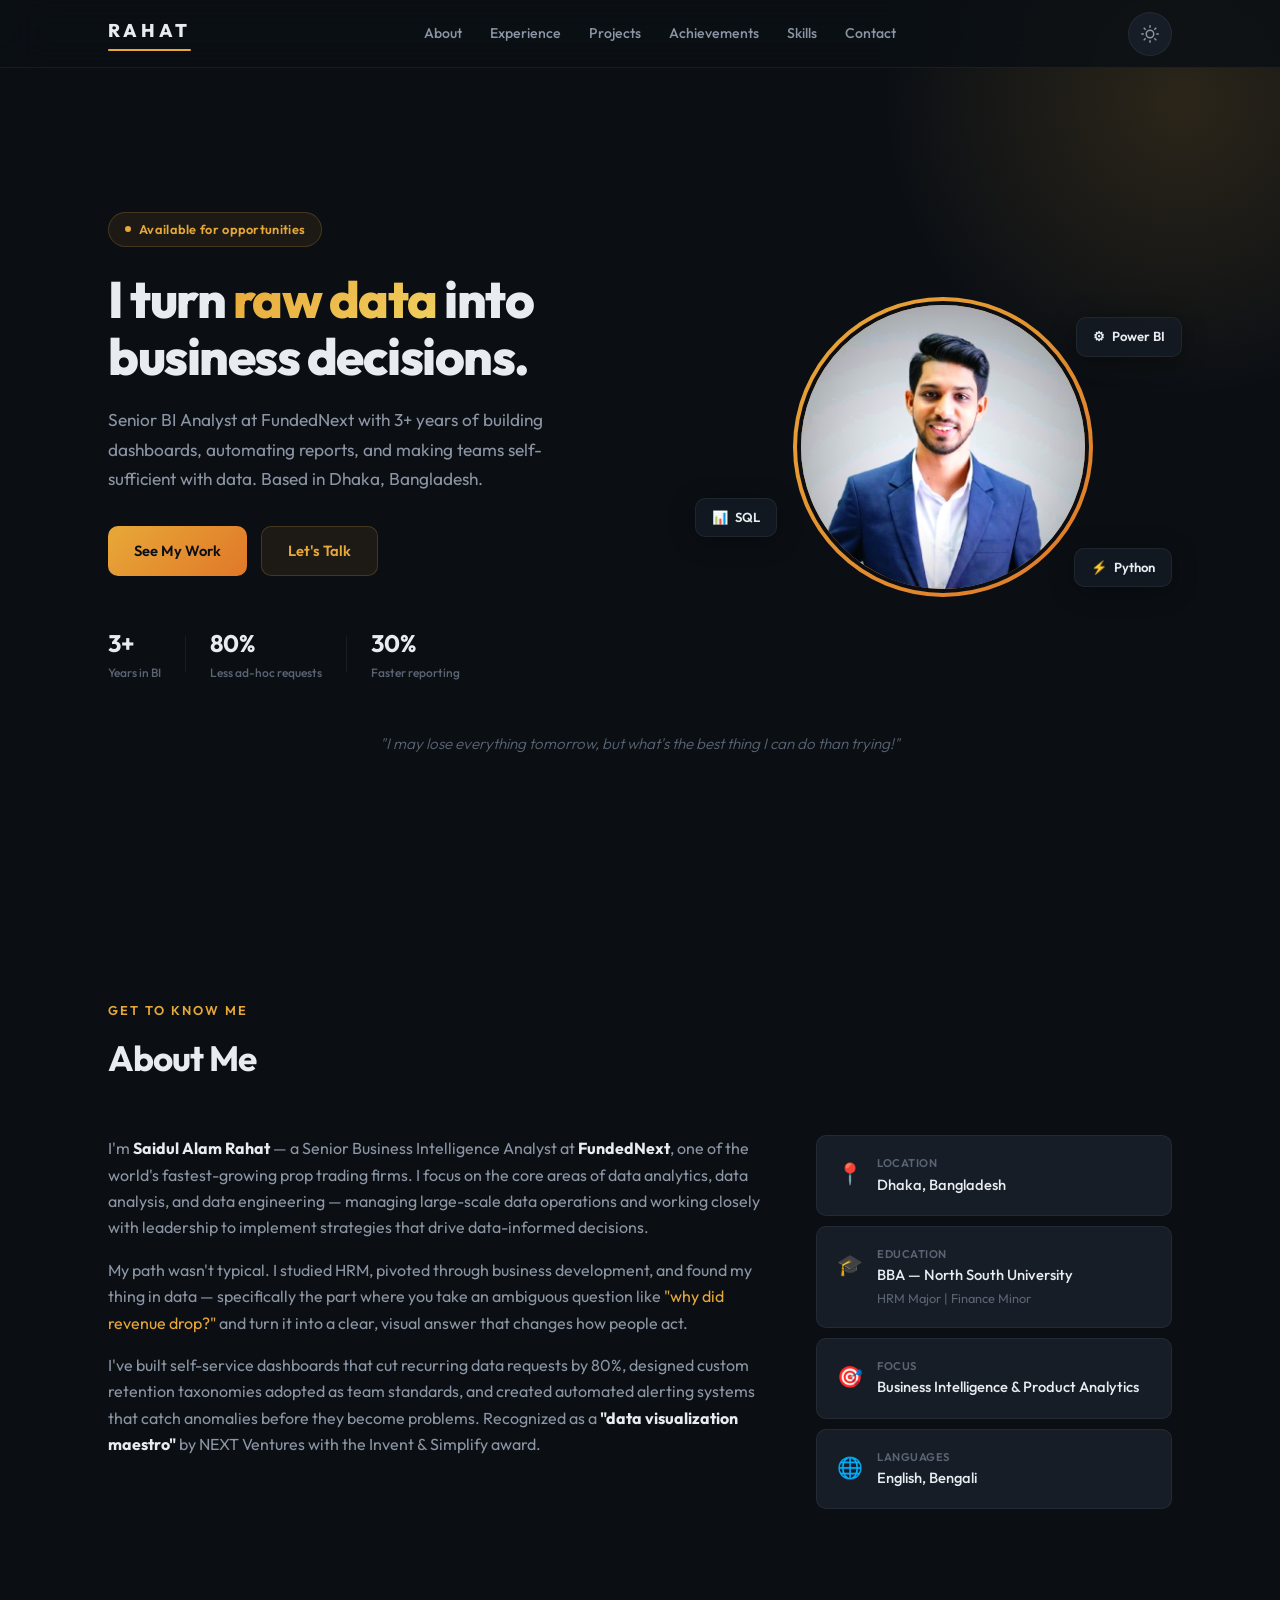
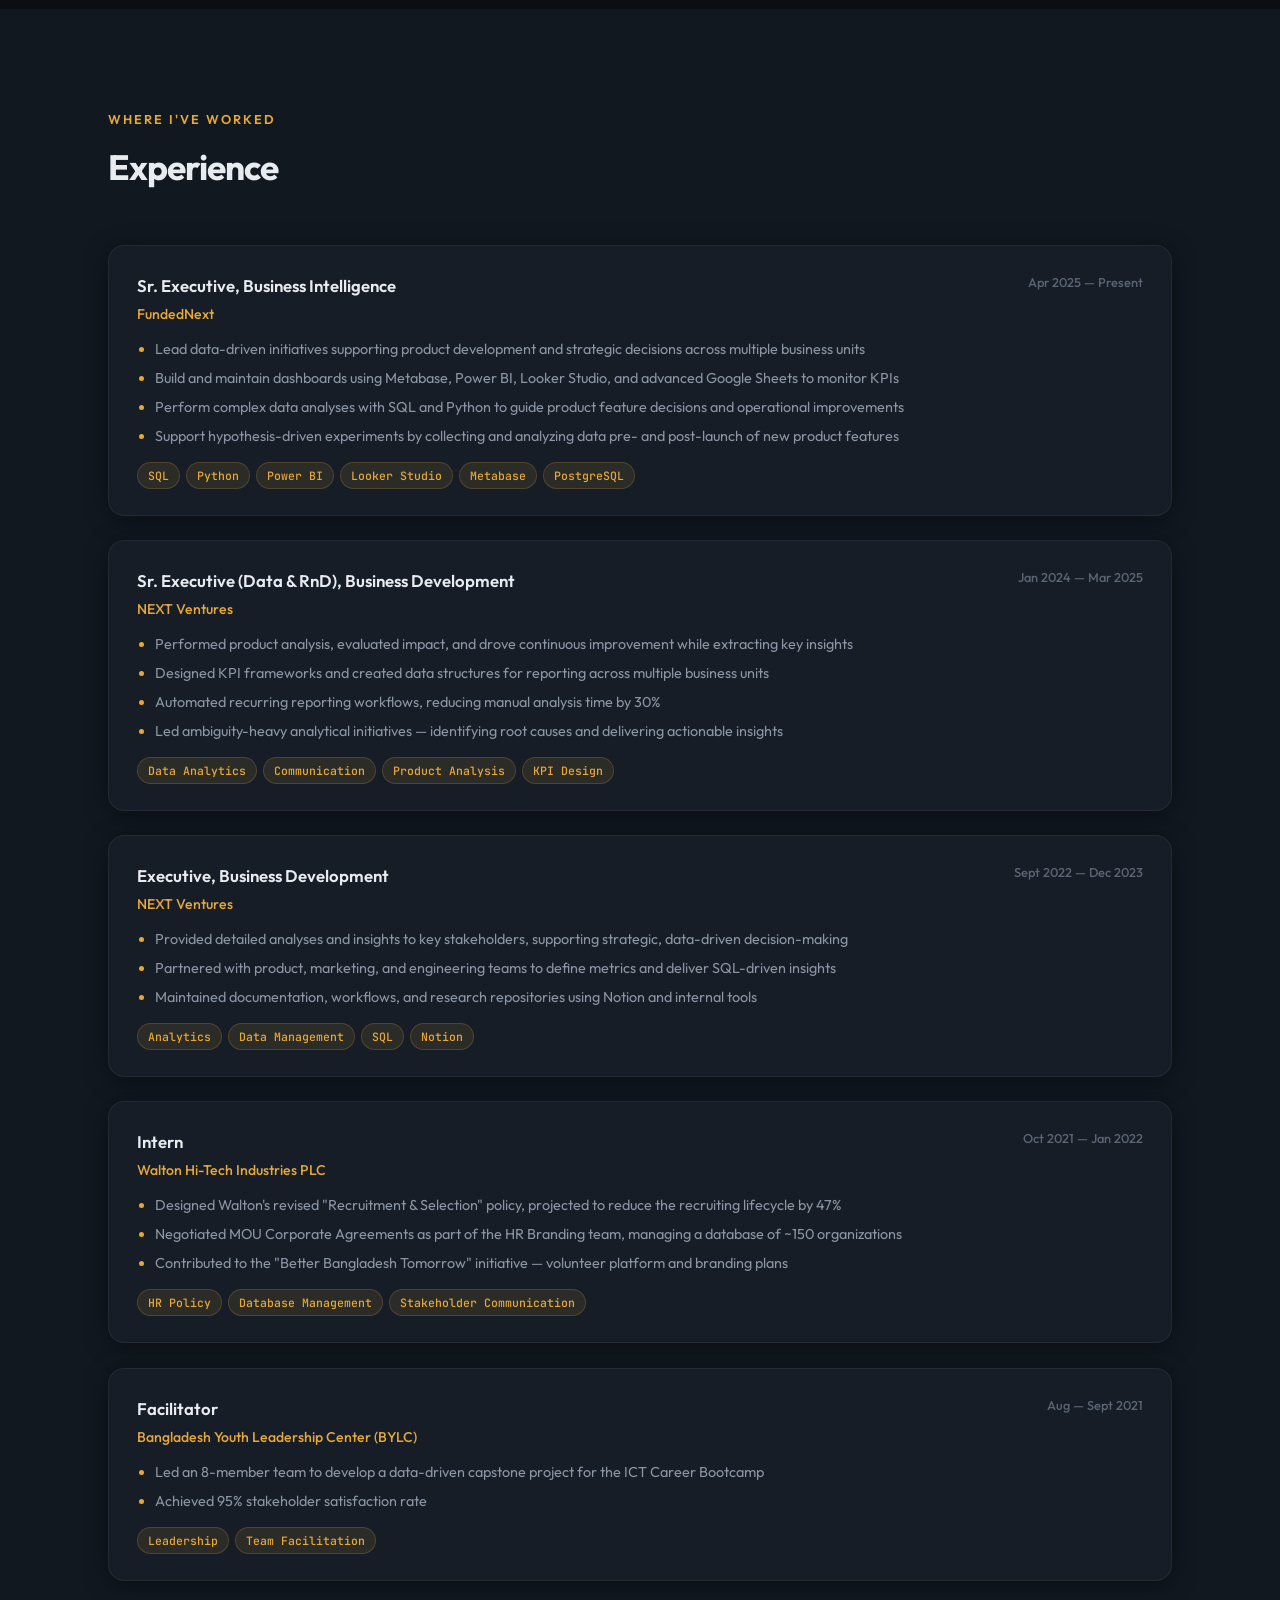
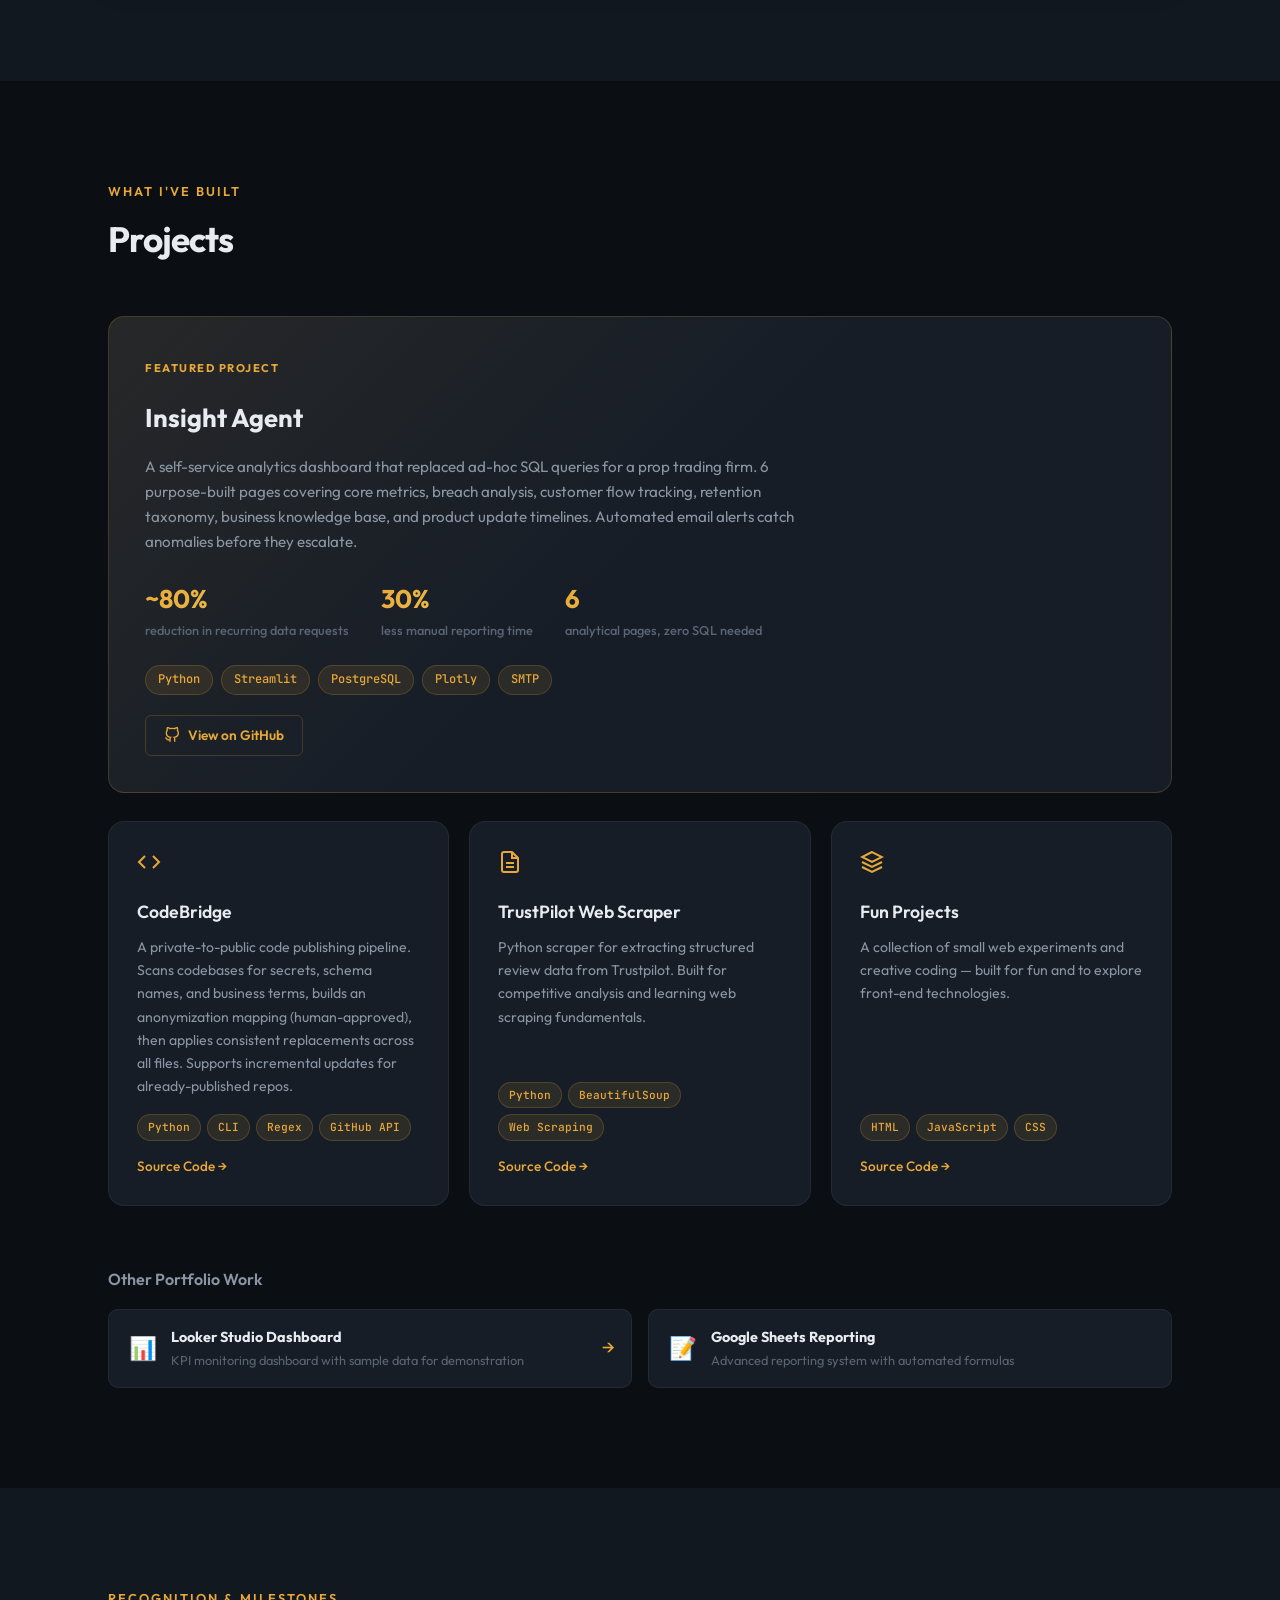
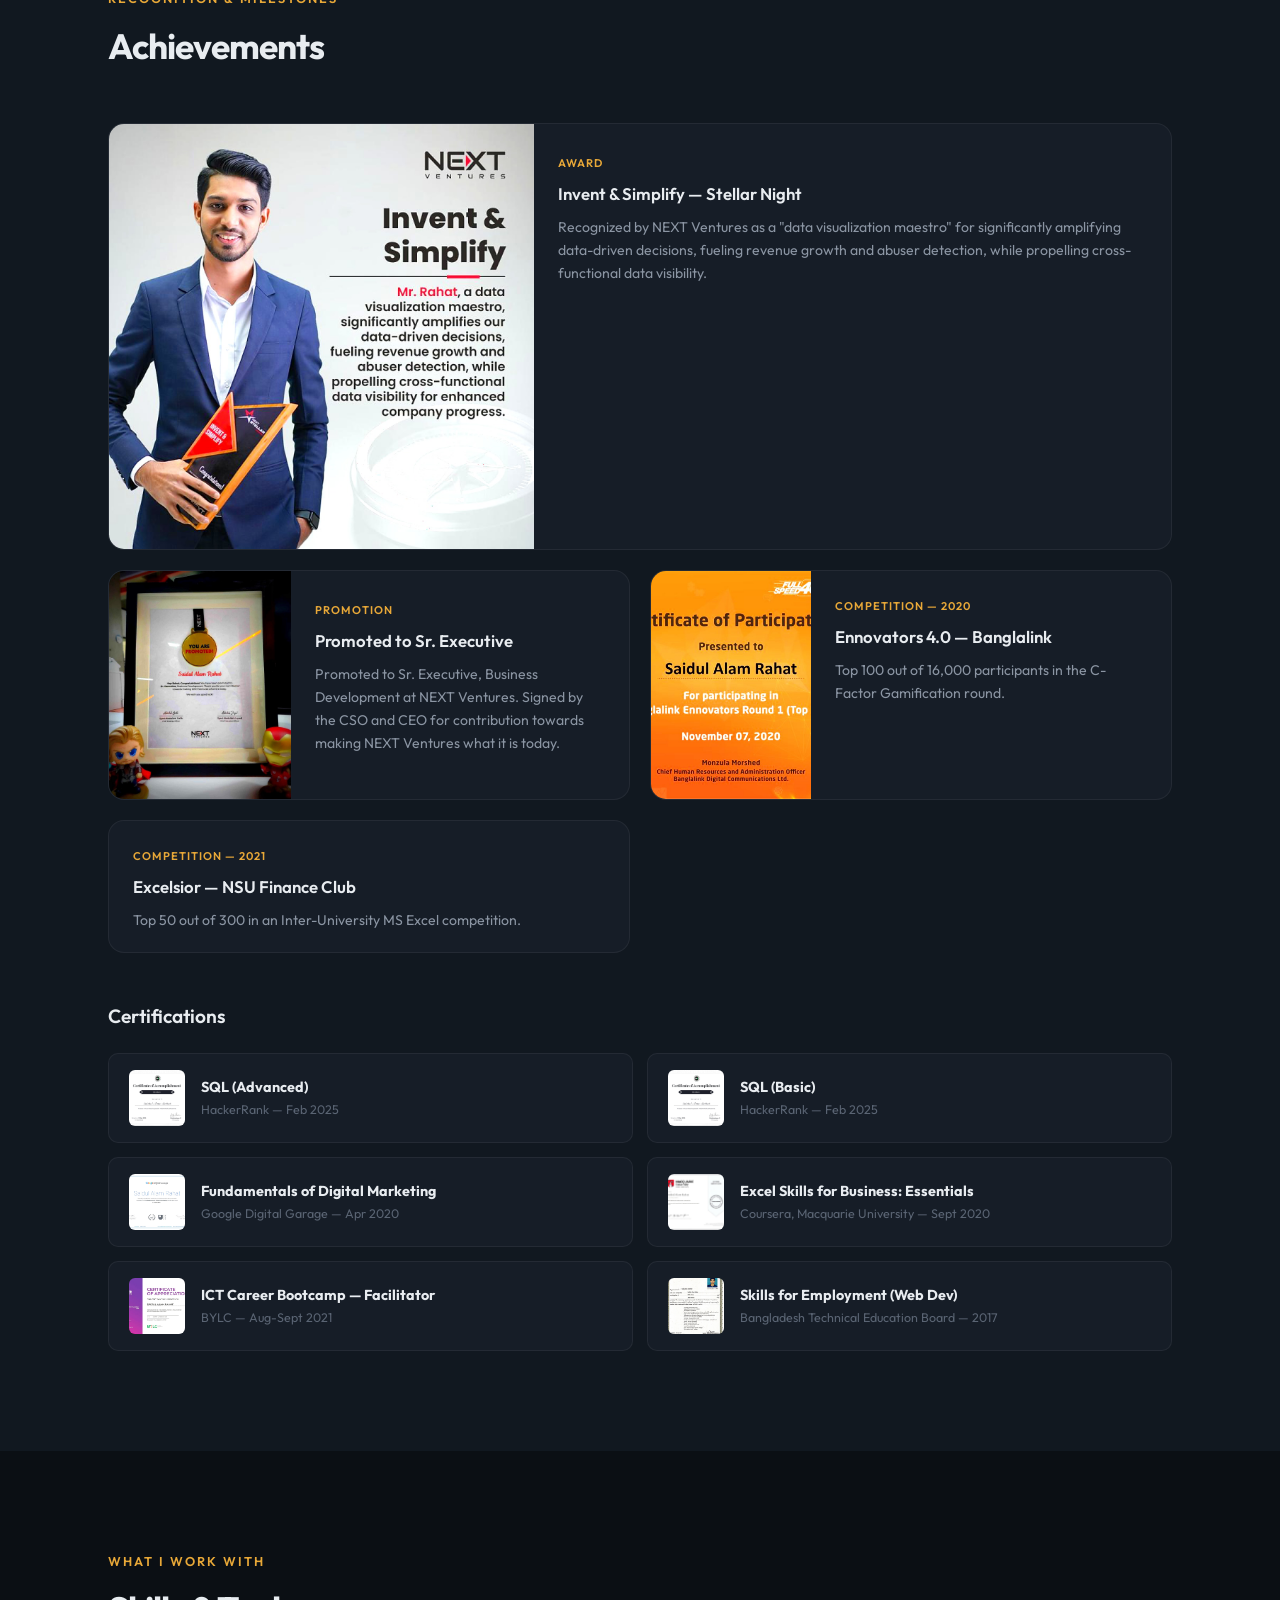
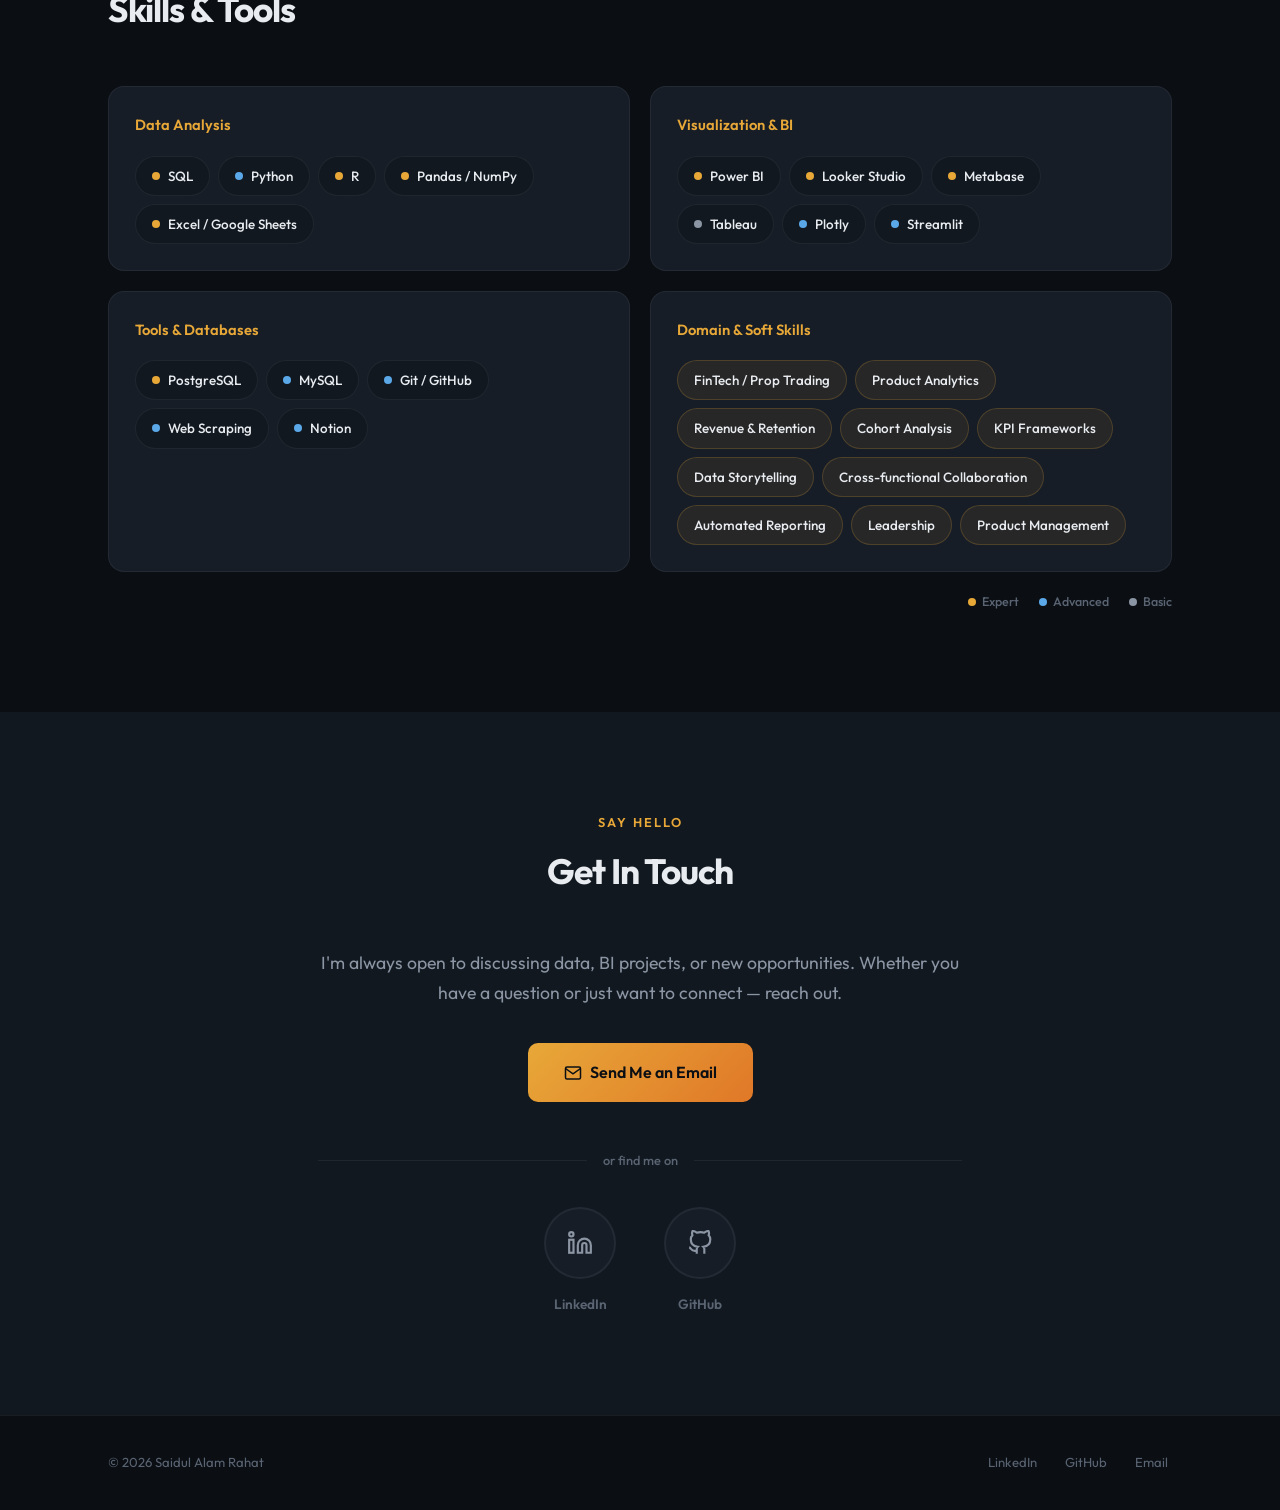
==== index.html @ 62579967 "Add Google Analytics tracking" ====
<!DOCTYPE html>
<html lang="en" data-theme="dark">
<head>
  <!-- Google Analytics -->
  <script async src="https://www.googletagmanager.com/gtag/js?id=G-8CERXVPZXC"></script>
  <script>
    window.dataLayer = window.dataLayer || [];
    function gtag(){dataLayer.push(arguments);}
    gtag('js', new Date());
    gtag('config', 'G-8CERXVPZXC');
  </script>
  <meta charset="UTF-8">
  <meta name="viewport" content="width=device-width, initial-scale=1.0">
  <title>Saidul Alam Rahat — Senior BI Analyst | Portfolio</title>
  <meta name="description" content="Saidul Alam Rahat — Senior Business Intelligence Analyst at FundedNext. 3+ years building dashboards, automating reports, and driving data-informed decisions. Based in Dhaka, Bangladesh.">
  <meta name="keywords" content="Saidul Alam Rahat, BI Analyst, Business Intelligence, Data Analyst, FundedNext, Power BI, SQL, Python, Dhaka Bangladesh">
  <meta name="author" content="Saidul Alam Rahat">
  <meta name="google-site-verification" content="Gv1FAxl2eZcLn4Y1khg58qcaYjwtRwAIO63vewgL_DA" />
  <link rel="canonical" href="https://saidulalam01.github.io/">

  <!-- Open Graph / Social sharing -->
  <meta property="og:type" content="website">
  <meta property="og:title" content="Saidul Alam Rahat — Senior BI Analyst">
  <meta property="og:description" content="Senior Business Intelligence Analyst at FundedNext. Building dashboards, automating reports, and driving data-informed decisions.">
  <meta property="og:url" content="https://saidulalam01.github.io/">
  <meta property="og:site_name" content="Saidul Alam Rahat">

  <!-- Twitter Card -->
  <meta name="twitter:card" content="summary">
  <meta name="twitter:title" content="Saidul Alam Rahat — Senior BI Analyst">
  <meta name="twitter:description" content="Senior Business Intelligence Analyst at FundedNext. Building dashboards, automating reports, and driving data-informed decisions.">

  <link rel="preconnect" href="https://fonts.googleapis.com">
  <link rel="preconnect" href="https://fonts.gstatic.com" crossorigin>
  <link href="https://fonts.googleapis.com/css2?family=Outfit:wght@300;400;500;600;700;800&family=JetBrains+Mono:wght@400;500&display=swap" rel="stylesheet">
  <link rel="icon" type="image/svg+xml" href="favicon.svg">
  <link rel="stylesheet" href="style.css">
</head>
<body>

  <!-- Navigation -->
  <nav class="nav" id="nav">
    <div class="nav-inner">
      <a href="#hero" class="nav-logo">RAHAT<span class="logo-line"></span></a>
      <div class="nav-links" id="navLinks">
        <a href="#about">About</a>
        <a href="#experience">Experience</a>
        <a href="#projects">Projects</a>
        <a href="#achievements">Achievements</a>
        <a href="#skills">Skills</a>
        <a href="#contact">Contact</a>
      </div>
      <div class="nav-actions">
        <button class="theme-toggle" id="themeToggle" aria-label="Toggle theme">
          <svg class="icon-sun" width="18" height="18" viewBox="0 0 24 24" fill="none" stroke="currentColor" stroke-width="2" stroke-linecap="round" stroke-linejoin="round"><circle cx="12" cy="12" r="5"/><line x1="12" y1="1" x2="12" y2="3"/><line x1="12" y1="21" x2="12" y2="23"/><line x1="4.22" y1="4.22" x2="5.64" y2="5.64"/><line x1="18.36" y1="18.36" x2="19.78" y2="19.78"/><line x1="1" y1="12" x2="3" y2="12"/><line x1="21" y1="12" x2="23" y2="12"/><line x1="4.22" y1="19.78" x2="5.64" y2="18.36"/><line x1="18.36" y1="5.64" x2="19.78" y2="4.22"/></svg>
          <svg class="icon-moon" width="18" height="18" viewBox="0 0 24 24" fill="none" stroke="currentColor" stroke-width="2" stroke-linecap="round" stroke-linejoin="round"><path d="M21 12.79A9 9 0 1 1 11.21 3 7 7 0 0 0 21 12.79z"/></svg>
        </button>
        <button class="nav-hamburger" id="hamburger" aria-label="Toggle menu">
          <span></span><span></span><span></span>
        </button>
      </div>
    </div>
  </nav>

  <!-- Mobile Menu -->
  <div class="mobile-menu" id="mobileMenu">
    <a href="#about">About</a>
    <a href="#experience">Experience</a>
    <a href="#projects">Projects</a>
    <a href="#achievements">Achievements</a>
    <a href="#skills">Skills</a>
    <a href="#contact">Contact</a>
  </div>

  <!-- Lightbox Modal -->
  <div class="lightbox" id="lightbox">
    <button class="lb-close" id="lbClose" aria-label="Close">&times;</button>
    <img src="" alt="" class="lb-img" id="lbImg">
  </div>


  <!-- Hero -->
  <section class="hero" id="hero">
    <div class="hero-bg-glow"></div>
    <div class="container hero-grid">
      <div class="hero-content">
        <div class="hero-badge">Available for opportunities</div>
        <h1>I turn <span class="text-gradient">raw data</span> into business decisions.</h1>
        <p class="hero-sub">
          Senior BI Analyst at FundedNext with 3+ years of building dashboards, automating reports,
          and making teams self-sufficient with data. Based in Dhaka, Bangladesh.
        </p>
        <div class="hero-cta">
          <a href="#projects" class="btn btn-primary">See My Work</a>
          <a href="#contact" class="btn btn-ghost">Let's Talk</a>
        </div>
        <div class="hero-quick-stats">
          <div class="qs"><span class="qs-num">3+</span><span class="qs-label">Years in BI</span></div>
          <div class="qs-divider"></div>
          <div class="qs"><span class="qs-num">80%</span><span class="qs-label">Less ad-hoc requests</span></div>
          <div class="qs-divider"></div>
          <div class="qs"><span class="qs-num">30%</span><span class="qs-label">Faster reporting</span></div>
        </div>
      </div>
      <div class="hero-photo-wrap">
        <div class="hero-photo-ring">
          <img src="assets/profile.jpeg" alt="Saidul Alam Rahat" class="hero-photo">
        </div>
        <div class="hero-float-card float-1">
          <span class="float-icon">&#9881;</span> Power BI
        </div>
        <div class="hero-float-card float-2">
          <span class="float-icon">&#128202;</span> SQL
        </div>
        <div class="hero-float-card float-3">
          <span class="float-icon">&#9889;</span> Python
        </div>
      </div>
    </div>
    <div class="hero-quote">
      <p>"I may lose everything tomorrow, but what's the best thing I can do than trying!"</p>
    </div>
  </section>

  <!-- About -->
  <section class="section" id="about">
    <div class="container">
      <span class="section-label">Get to know me</span>
      <h2 class="section-title">About Me</h2>
      <div class="about-layout">
        <div class="about-text">
          <p>
            I'm <strong>Saidul Alam Rahat</strong> — a Senior Business Intelligence Analyst at
            <strong>FundedNext</strong>, one of the world's fastest-growing prop trading firms.
            I focus on the core areas of data analytics, data analysis, and data engineering —
            managing large-scale data operations and working closely with leadership to implement
            strategies that drive data-informed decisions.
          </p>
          <p>
            My path wasn't typical. I studied HRM, pivoted through business development,
            and found my thing in data — specifically the part where you take an ambiguous
            question like <em>"why did revenue drop?"</em> and turn it into a clear, visual answer
            that changes how people act.
          </p>
          <p>
            I've built self-service dashboards that cut recurring data requests by 80%,
            designed custom retention taxonomies adopted as team standards, and created
            automated alerting systems that catch anomalies before they become problems.
            Recognized as a <strong>"data visualization maestro"</strong> by NEXT Ventures
            with the Invent & Simplify award.
          </p>
        </div>
        <div class="about-info-cards">
          <div class="info-card">
            <div class="info-icon">&#128205;</div>
            <div>
              <span class="info-label">Location</span>
              <span class="info-value">Dhaka, Bangladesh</span>
            </div>
          </div>
          <div class="info-card">
            <div class="info-icon">&#127891;</div>
            <div>
              <span class="info-label">Education</span>
              <span class="info-value">BBA — North South University</span>
              <span class="info-sub">HRM Major | Finance Minor</span>
            </div>
          </div>
          <div class="info-card">
            <div class="info-icon">&#127919;</div>
            <div>
              <span class="info-label">Focus</span>
              <span class="info-value">Business Intelligence & Product Analytics</span>
            </div>
          </div>
          <div class="info-card">
            <div class="info-icon">&#127760;</div>
            <div>
              <span class="info-label">Languages</span>
              <span class="info-value">English, Bengali</span>
            </div>
          </div>
        </div>
      </div>
    </div>
  </section>

  <!-- Experience -->
  <section class="section section-alt" id="experience">
    <div class="container">
      <span class="section-label">Where I've worked</span>
      <h2 class="section-title">Experience</h2>
      <div class="exp-timeline">

        <div class="exp-item">
          <div class="exp-marker">
            <div class="exp-dot active"></div>
            <div class="exp-line"></div>
          </div>
          <div class="exp-card">
            <div class="exp-top">
              <div>
                <h3>Sr. Executive, Business Intelligence</h3>
                <span class="exp-company">FundedNext</span>
              </div>
              <span class="exp-date">Apr 2025 — Present</span>
            </div>
            <ul class="exp-bullets">
              <li>Lead data-driven initiatives supporting product development and strategic decisions across multiple business units</li>
              <li>Build and maintain dashboards using Metabase, Power BI, Looker Studio, and advanced Google Sheets to monitor KPIs</li>
              <li>Perform complex data analyses with SQL and Python to guide product feature decisions and operational improvements</li>
              <li>Support hypothesis-driven experiments by collecting and analyzing data pre- and post-launch of new product features</li>
            </ul>
            <div class="exp-tags">
              <span>SQL</span><span>Python</span><span>Power BI</span><span>Looker Studio</span><span>Metabase</span><span>PostgreSQL</span>
            </div>
          </div>
        </div>

        <div class="exp-item">
          <div class="exp-marker">
            <div class="exp-dot"></div>
            <div class="exp-line"></div>
          </div>
          <div class="exp-card">
            <div class="exp-top">
              <div>
                <h3>Sr. Executive (Data & RnD), Business Development</h3>
                <span class="exp-company">NEXT Ventures</span>
              </div>
              <span class="exp-date">Jan 2024 — Mar 2025</span>
            </div>
            <ul class="exp-bullets">
              <li>Performed product analysis, evaluated impact, and drove continuous improvement while extracting key insights</li>
              <li>Designed KPI frameworks and created data structures for reporting across multiple business units</li>
              <li>Automated recurring reporting workflows, reducing manual analysis time by 30%</li>
              <li>Led ambiguity-heavy analytical initiatives — identifying root causes and delivering actionable insights</li>
            </ul>
            <div class="exp-tags">
              <span>Data Analytics</span><span>Communication</span><span>Product Analysis</span><span>KPI Design</span>
            </div>
          </div>
        </div>

        <div class="exp-item">
          <div class="exp-marker">
            <div class="exp-dot"></div>
            <div class="exp-line"></div>
          </div>
          <div class="exp-card">
            <div class="exp-top">
              <div>
                <h3>Executive, Business Development</h3>
                <span class="exp-company">NEXT Ventures</span>
              </div>
              <span class="exp-date">Sept 2022 — Dec 2023</span>
            </div>
            <ul class="exp-bullets">
              <li>Provided detailed analyses and insights to key stakeholders, supporting strategic, data-driven decision-making</li>
              <li>Partnered with product, marketing, and engineering teams to define metrics and deliver SQL-driven insights</li>
              <li>Maintained documentation, workflows, and research repositories using Notion and internal tools</li>
            </ul>
            <div class="exp-tags">
              <span>Analytics</span><span>Data Management</span><span>SQL</span><span>Notion</span>
            </div>
          </div>
        </div>

        <div class="exp-item">
          <div class="exp-marker">
            <div class="exp-dot"></div>
            <div class="exp-line"></div>
          </div>
          <div class="exp-card">
            <div class="exp-top">
              <div>
                <h3>Intern</h3>
                <span class="exp-company">Walton Hi-Tech Industries PLC</span>
              </div>
              <span class="exp-date">Oct 2021 — Jan 2022</span>
            </div>
            <ul class="exp-bullets">
              <li>Designed Walton's revised "Recruitment & Selection" policy, projected to reduce the recruiting lifecycle by 47%</li>
              <li>Negotiated MOU Corporate Agreements as part of the HR Branding team, managing a database of ~150 organizations</li>
              <li>Contributed to the "Better Bangladesh Tomorrow" initiative — volunteer platform and branding plans</li>
            </ul>
            <div class="exp-tags">
              <span>HR Policy</span><span>Database Management</span><span>Stakeholder Communication</span>
            </div>
          </div>
        </div>

        <div class="exp-item">
          <div class="exp-marker">
            <div class="exp-dot"></div>
            <div class="exp-line"></div>
          </div>
          <div class="exp-card">
            <div class="exp-top">
              <div>
                <h3>Facilitator</h3>
                <span class="exp-company">Bangladesh Youth Leadership Center (BYLC)</span>
              </div>
              <span class="exp-date">Aug — Sept 2021</span>
            </div>
            <ul class="exp-bullets">
              <li>Led an 8-member team to develop a data-driven capstone project for the ICT Career Bootcamp</li>
              <li>Achieved 95% stakeholder satisfaction rate</li>
            </ul>
            <div class="exp-tags">
              <span>Leadership</span><span>Team Facilitation</span>
            </div>
          </div>
        </div>


      </div>
    </div>
  </section>

  <!-- Projects -->
  <section class="section" id="projects">
    <div class="container">
      <span class="section-label">What I've built</span>
      <h2 class="section-title">Projects</h2>

      <!-- Featured: Insight Agent -->
      <div class="project-featured">
        <div class="pf-badge">Featured Project</div>
        <div class="pf-grid">
          <div class="pf-info">
            <h3>Insight Agent</h3>
            <p>
              A self-service analytics dashboard that replaced ad-hoc SQL queries for a prop trading firm.
              6 purpose-built pages covering core metrics, breach analysis, customer flow tracking,
              retention taxonomy, business knowledge base, and product update timelines.
              Automated email alerts catch anomalies before they escalate.
            </p>
            <div class="pf-outcomes">
              <div class="pf-outcome">
                <span class="pf-outcome-num">~80%</span>
                <span class="pf-outcome-text">reduction in recurring data requests</span>
              </div>
              <div class="pf-outcome">
                <span class="pf-outcome-num">30%</span>
                <span class="pf-outcome-text">less manual reporting time</span>
              </div>
              <div class="pf-outcome">
                <span class="pf-outcome-num">6</span>
                <span class="pf-outcome-text">analytical pages, zero SQL needed</span>
              </div>
            </div>
            <div class="pf-tech">
              <span>Python</span><span>Streamlit</span><span>PostgreSQL</span><span>Plotly</span><span>SMTP</span>
            </div>
            <a href="https://github.com/saidulalam01/insight-agent" target="_blank" class="btn btn-sm">
              <svg width="16" height="16" viewBox="0 0 24 24" fill="none" stroke="currentColor" stroke-width="2"><path d="M9 19c-5 1.5-5-2.5-7-3m14 6v-3.87a3.37 3.37 0 0 0-.94-2.61c3.14-.35 6.44-1.54 6.44-7A5.44 5.44 0 0 0 20 4.77 5.07 5.07 0 0 0 19.91 1S18.73.65 16 2.48a13.38 13.38 0 0 0-7 0C6.27.65 5.09 1 5.09 1A5.07 5.07 0 0 0 5 4.77a5.44 5.44 0 0 0-1.5 3.78c0 5.42 3.3 6.61 6.44 7A3.37 3.37 0 0 0 9 18.13V22"/></svg>
              View on GitHub
            </a>
          </div>
        </div>
      </div>

      <!-- Other projects -->
      <div class="projects-row">
        <div class="project-card">
          <div class="pc-icon">
            <svg width="24" height="24" viewBox="0 0 24 24" fill="none" stroke="currentColor" stroke-width="2"><polyline points="16 18 22 12 16 6"/><polyline points="8 6 2 12 8 18"/></svg>
          </div>
          <h3>CodeBridge</h3>
          <p>
            A private-to-public code publishing pipeline. Scans codebases for secrets, schema names,
            and business terms, builds an anonymization mapping (human-approved), then applies consistent
            replacements across all files. Supports incremental updates for already-published repos.
          </p>
          <div class="pc-tech">
            <span>Python</span><span>CLI</span><span>Regex</span><span>GitHub API</span>
          </div>
          <a href="https://github.com/saidulalam01/codebridge" target="_blank" class="pc-link">Source Code &rarr;</a>
        </div>

        <div class="project-card">
          <div class="pc-icon">
            <svg width="24" height="24" viewBox="0 0 24 24" fill="none" stroke="currentColor" stroke-width="2"><path d="M14 2H6a2 2 0 0 0-2 2v16a2 2 0 0 0 2 2h12a2 2 0 0 0 2-2V8z"/><polyline points="14 2 14 8 20 8"/><line x1="16" y1="13" x2="8" y2="13"/><line x1="16" y1="17" x2="8" y2="17"/></svg>
          </div>
          <h3>TrustPilot Web Scraper</h3>
          <p>
            Python scraper for extracting structured review data from Trustpilot.
            Built for competitive analysis and learning web scraping fundamentals.
          </p>
          <div class="pc-tech">
            <span>Python</span><span>BeautifulSoup</span><span>Web Scraping</span>
          </div>
          <a href="https://github.com/saidulalam01/TrustPilot-Webscrapping" target="_blank" class="pc-link">Source Code &rarr;</a>
        </div>

        <div class="project-card">
          <div class="pc-icon">
            <svg width="24" height="24" viewBox="0 0 24 24" fill="none" stroke="currentColor" stroke-width="2"><polygon points="12 2 2 7 12 12 22 7 12 2"/><polyline points="2 17 12 22 22 17"/><polyline points="2 12 12 17 22 12"/></svg>
          </div>
          <h3>Fun Projects</h3>
          <p>
            A collection of small web experiments and creative coding — built for fun
            and to explore front-end technologies.
          </p>
          <div class="pc-tech">
            <span>HTML</span><span>JavaScript</span><span>CSS</span>
          </div>
          <a href="https://github.com/saidulalam01/fun_projects_1" target="_blank" class="pc-link">Source Code &rarr;</a>
        </div>
      </div>

      <!-- Other portfolio work -->
      <div class="portfolio-other">
        <h3>Other Portfolio Work</h3>
        <div class="po-grid">
          <a href="https://lookerstudio.google.com/reporting/2db2c167-c579-414f-b7f1-b0c8356a09db/page/p_2kzb78sm6c" target="_blank" class="po-item">
            <span class="po-icon">&#128202;</span>
            <div>
              <strong>Looker Studio Dashboard</strong>
              <p>KPI monitoring dashboard with sample data for demonstration</p>
            </div>
            <span class="po-arrow">&rarr;</span>
          </a>
          <div class="po-item">
            <span class="po-icon">&#128221;</span>
            <div>
              <strong>Google Sheets Reporting</strong>
              <p>Advanced reporting system with automated formulas</p>
            </div>
          </div>
        </div>
      </div>
    </div>
  </section>

  <!-- Achievements -->
  <section class="section section-alt" id="achievements">
    <div class="container">
      <span class="section-label">Recognition & milestones</span>
      <h2 class="section-title">Achievements</h2>
      <div class="ach-grid">

        <div class="ach-card ach-featured">
          <img src="assets/award.jpeg" alt="Invent & Simplify Award" class="ach-img clickable-img" data-full="assets/award.jpeg">
          <div class="ach-info">
            <span class="ach-type">Award</span>
            <h3>Invent & Simplify — Stellar Night</h3>
            <p>
              Recognized by NEXT Ventures as a "data visualization maestro" for significantly amplifying
              data-driven decisions, fueling revenue growth and abuser detection, while propelling
              cross-functional data visibility.
            </p>
          </div>
        </div>

        <div class="ach-card">
          <img src="assets/promotion.jpeg" alt="Sr. Executive Promotion" class="ach-img clickable-img" data-full="assets/promotion.jpeg">
          <div class="ach-info">
            <span class="ach-type">Promotion</span>
            <h3>Promoted to Sr. Executive</h3>
            <p>
              Promoted to Sr. Executive, Business Development at NEXT Ventures. Signed by the CSO and CEO
              for contribution towards making NEXT Ventures what it is today.
            </p>
          </div>
        </div>

        <div class="ach-card ach-small">
          <img src="assets/cert-ennovators.jpeg" alt="Ennovators 4.0 Certificate" class="ach-img-small clickable-img" data-full="assets/cert-ennovators.jpeg">
          <div class="ach-info">
            <span class="ach-type">Competition — 2020</span>
            <h3>Ennovators 4.0 — Banglalink</h3>
            <p>Top 100 out of 16,000 participants in the C-Factor Gamification round.</p>
          </div>
        </div>

        <div class="ach-card ach-small">
          <div class="ach-info">
            <span class="ach-type">Competition — 2021</span>
            <h3>Excelsior — NSU Finance Club</h3>
            <p>Top 50 out of 300 in an Inter-University MS Excel competition.</p>
          </div>
        </div>

      </div>

      <!-- Certifications -->
      <div class="certs-section">
        <h3>Certifications</h3>
        <div class="certs-grid">
          <div class="cert-card clickable-img" data-full="assets/cert-sql-advanced.png">
            <img src="assets/cert-sql-advanced.png" alt="SQL Advanced Certificate" class="cert-img">
            <div>
              <strong>SQL (Advanced)</strong>
              <span>HackerRank — Feb 2025</span>
            </div>
          </div>
          <div class="cert-card clickable-img" data-full="assets/cert-sql-basic.png">
            <img src="assets/cert-sql-basic.png" alt="SQL Basic Certificate" class="cert-img">
            <div>
              <strong>SQL (Basic)</strong>
              <span>HackerRank — Feb 2025</span>
            </div>
          </div>
          <div class="cert-card clickable-img" data-full="assets/cert-google.jpeg">
            <img src="assets/cert-google.jpeg" alt="Google Digital Marketing" class="cert-img">
            <div>
              <strong>Fundamentals of Digital Marketing</strong>
              <span>Google Digital Garage — Apr 2020</span>
            </div>
          </div>
          <div class="cert-card clickable-img" data-full="assets/cert-excel.jpeg">
            <img src="assets/cert-excel.jpeg" alt="Excel Skills Certificate" class="cert-img">
            <div>
              <strong>Excel Skills for Business: Essentials</strong>
              <span>Coursera, Macquarie University — Sept 2020</span>
            </div>
          </div>
          <div class="cert-card clickable-img" data-full="assets/cert-bylc.jpeg">
            <img src="assets/cert-bylc.jpeg" alt="BYLC Facilitator Certificate" class="cert-img">
            <div>
              <strong>ICT Career Bootcamp — Facilitator</strong>
              <span>BYLC — Aug-Sept 2021</span>
            </div>
          </div>
          <div class="cert-card clickable-img" data-full="assets/cert-webdev.jpg">
            <img src="assets/cert-webdev.jpg" alt="Skills for Employment Web Dev" class="cert-img">
            <div>
              <strong>Skills for Employment (Web Dev)</strong>
              <span>Bangladesh Technical Education Board — 2017</span>
            </div>
          </div>
        </div>
      </div>
    </div>
  </section>

  <!-- Skills -->
  <section class="section" id="skills">
    <div class="container">
      <span class="section-label">What I work with</span>
      <h2 class="section-title">Skills & Tools</h2>
      <div class="skills-layout">

        <div class="skill-group">
          <h3>Data Analysis</h3>
          <div class="skill-pills">
            <div class="pill"><span class="pill-level expert"></span>SQL</div>
            <div class="pill"><span class="pill-level advanced"></span>Python</div>
            <div class="pill"><span class="pill-level expert"></span>R</div>
            <div class="pill"><span class="pill-level expert"></span>Pandas / NumPy</div>
            <div class="pill"><span class="pill-level expert"></span>Excel / Google Sheets</div>
          </div>
        </div>

        <div class="skill-group">
          <h3>Visualization & BI</h3>
          <div class="skill-pills">
            <div class="pill"><span class="pill-level expert"></span>Power BI</div>
            <div class="pill"><span class="pill-level expert"></span>Looker Studio</div>
            <div class="pill"><span class="pill-level expert"></span>Metabase</div>
            <div class="pill"><span class="pill-level intermediate"></span>Tableau</div>
            <div class="pill"><span class="pill-level advanced"></span>Plotly</div>
            <div class="pill"><span class="pill-level advanced"></span>Streamlit</div>
          </div>
        </div>

        <div class="skill-group">
          <h3>Tools & Databases</h3>
          <div class="skill-pills">
            <div class="pill"><span class="pill-level expert"></span>PostgreSQL</div>
            <div class="pill"><span class="pill-level advanced"></span>MySQL</div>
            <div class="pill"><span class="pill-level advanced"></span>Git / GitHub</div>
            <div class="pill"><span class="pill-level advanced"></span>Web Scraping</div>
            <div class="pill"><span class="pill-level advanced"></span>Notion</div>
          </div>
        </div>

        <div class="skill-group">
          <h3>Domain & Soft Skills</h3>
          <div class="skill-pills domain">
            <div class="pill">FinTech / Prop Trading</div>
            <div class="pill">Product Analytics</div>
            <div class="pill">Revenue & Retention</div>
            <div class="pill">Cohort Analysis</div>
            <div class="pill">KPI Frameworks</div>
            <div class="pill">Data Storytelling</div>
            <div class="pill">Cross-functional Collaboration</div>
            <div class="pill">Automated Reporting</div>
            <div class="pill">Leadership</div>
            <div class="pill">Product Management</div>
          </div>
        </div>

      </div>
      <div class="skill-legend">
        <span><span class="pill-level expert"></span> Expert</span>
        <span><span class="pill-level advanced"></span> Advanced</span>
        <span><span class="pill-level intermediate"></span> Basic</span>
      </div>
    </div>
  </section>

  <!-- Contact -->
  <section class="section section-alt" id="contact">
    <div class="container contact-container">
      <span class="section-label">Say hello</span>
      <h2 class="section-title">Get In Touch</h2>
      <p class="contact-desc">
        I'm always open to discussing data, BI projects, or new opportunities.
        Whether you have a question or just want to connect — reach out.
      </p>
      <div class="contact-cta">
        <a href="mailto:saidul.alam4286@gmail.com" class="btn btn-primary">
          <svg width="18" height="18" viewBox="0 0 24 24" fill="none" stroke="currentColor" stroke-width="2"><path d="M4 4h16c1.1 0 2 .9 2 2v12c0 1.1-.9 2-2 2H4c-1.1 0-2-.9-2-2V6c0-1.1.9-2 2-2z"/><polyline points="22,6 12,13 2,6"/></svg>
          Send Me an Email
        </a>
      </div>
      <div class="contact-divider">or find me on</div>
      <div class="contact-circles">
        <a href="https://www.linkedin.com/in/saidul-alam01/" target="_blank" class="contact-circle" aria-label="LinkedIn">
          <div class="cc-ring">
            <svg width="26" height="26" viewBox="0 0 24 24" fill="none" stroke="currentColor" stroke-width="2"><path d="M16 8a6 6 0 0 1 6 6v7h-4v-7a2 2 0 0 0-4 0v7h-4v-7a6 6 0 0 1 6-6z"/><rect x="2" y="9" width="4" height="12"/><circle cx="4" cy="4" r="2"/></svg>
          </div>
          <span class="cc-label">LinkedIn</span>
        </a>
        <a href="https://github.com/saidulalam01" target="_blank" class="contact-circle" aria-label="GitHub">
          <div class="cc-ring">
            <svg width="26" height="26" viewBox="0 0 24 24" fill="none" stroke="currentColor" stroke-width="2"><path d="M9 19c-5 1.5-5-2.5-7-3m14 6v-3.87a3.37 3.37 0 0 0-.94-2.61c3.14-.35 6.44-1.54 6.44-7A5.44 5.44 0 0 0 20 4.77 5.07 5.07 0 0 0 19.91 1S18.73.65 16 2.48a13.38 13.38 0 0 0-7 0C6.27.65 5.09 1 5.09 1A5.07 5.07 0 0 0 5 4.77a5.44 5.44 0 0 0-1.5 3.78c0 5.42 3.3 6.61 6.44 7A3.37 3.37 0 0 0 9 18.13V22"/></svg>
          </div>
          <span class="cc-label">GitHub</span>
        </a>
      </div>
    </div>
  </section>

  <!-- Footer -->
  <footer class="footer">
    <div class="container footer-inner">
      <span>&copy; 2026 Saidul Alam Rahat</span>
      <div class="footer-links">
        <a href="https://www.linkedin.com/in/saidul-alam01/" target="_blank">LinkedIn</a>
        <a href="https://github.com/saidulalam01" target="_blank">GitHub</a>
        <a href="mailto:saidul.alam4286@gmail.com">Email</a>
      </div>
    </div>
  </footer>

  <script src="script.js"></script>
</body>
</html>
---- style.css ----
/* ============================================
   Theme Variables
   ============================================ */

:root {
  --font: 'Outfit', -apple-system, BlinkMacSystemFont, sans-serif;
  --mono: 'JetBrains Mono', monospace;
  --radius: 16px;
  --radius-sm: 10px;
  --radius-xs: 6px;
  --ease: cubic-bezier(0.25, 0.46, 0.45, 0.94);
  --max-w: 1120px;
  --nav-h: 68px;
}

[data-theme="dark"] {
  --bg: #0b0f14;
  --bg-2: #111820;
  --bg-card: #161d27;
  --bg-card-h: #1c2533;
  --bg-glass: rgba(22, 29, 39, 0.7);
  --bg-nav: rgba(11, 15, 20, 0.8);
  --text: #e8ecf0;
  --text-2: #8b95a3;
  --text-3: #5a6473;
  --accent: #e8a838;
  --accent-2: #f0bf60;
  --accent-bg: rgba(232, 168, 56, 0.08);
  --accent-bg-2: rgba(232, 168, 56, 0.15);
  --border: rgba(255, 255, 255, 0.06);
  --border-h: rgba(255, 255, 255, 0.12);
  --shadow: 0 4px 24px rgba(0, 0, 0, 0.4);
  --shadow-lg: 0 12px 48px rgba(0, 0, 0, 0.5);
  --gradient: linear-gradient(135deg, #e8a838, #e07828);
  --gradient-text: linear-gradient(135deg, #e8a838, #f0d060);
  --tag-bg: rgba(232, 168, 56, 0.1);
  --tag-border: rgba(232, 168, 56, 0.2);
}

[data-theme="light"] {
  --bg: #f8f6f3;
  --bg-2: #f0ece7;
  --bg-card: #ffffff;
  --bg-card-h: #fdfcfa;
  --bg-glass: rgba(255, 255, 255, 0.7);
  --bg-nav: rgba(248, 246, 243, 0.8);
  --text: #1a1814;
  --text-2: #5e5850;
  --text-3: #9e9688;
  --accent: #c47a18;
  --accent-2: #a86510;
  --accent-bg: rgba(196, 122, 24, 0.06);
  --accent-bg-2: rgba(196, 122, 24, 0.12);
  --border: rgba(0, 0, 0, 0.06);
  --border-h: rgba(0, 0, 0, 0.12);
  --shadow: 0 4px 24px rgba(0, 0, 0, 0.06);
  --shadow-lg: 0 12px 48px rgba(0, 0, 0, 0.1);
  --gradient: linear-gradient(135deg, #c47a18, #a86510);
  --gradient-text: linear-gradient(135deg, #c47a18, #e8a838);
  --tag-bg: rgba(196, 122, 24, 0.06);
  --tag-border: rgba(196, 122, 24, 0.15);
}

/* ============================================
   Reset
   ============================================ */

*, *::before, *::after { margin: 0; padding: 0; box-sizing: border-box; }
html { scroll-behavior: smooth; scroll-padding-top: var(--nav-h); -webkit-overflow-scrolling: touch; }

body {
  font-family: var(--font);
  background: var(--bg);
  color: var(--text);
  line-height: 1.65;
  -webkit-font-smoothing: antialiased;
  transition: background 0.4s var(--ease), color 0.4s var(--ease);
  overflow-x: hidden;
  overflow-wrap: break-word;
}

a { color: var(--accent); text-decoration: none; transition: color 0.3s; }
a:hover { color: var(--accent-2); }
img { max-width: 100%; display: block; }
ul { list-style: none; }
.container { max-width: var(--max-w); margin: 0 auto; padding: 0 28px; }

/* ============================================
   Navigation
   ============================================ */

.nav {
  position: fixed; top: 0; left: 0; right: 0;
  height: var(--nav-h);
  background: var(--bg-nav);
  backdrop-filter: blur(24px);
  -webkit-backdrop-filter: blur(24px);
  border-bottom: 1px solid var(--border);
  z-index: 100;
  transition: all 0.4s var(--ease);
}

.nav-inner {
  max-width: var(--max-w);
  margin: 0 auto; padding: 0 28px;
  height: 100%; display: flex; align-items: center; justify-content: space-between;
}

.nav-logo {
  font-size: 1.15rem; font-weight: 800; color: var(--text); letter-spacing: 4px;
  position: relative; display: inline-block; padding-bottom: 5px;
}
.nav-logo:hover { color: var(--text); }
.logo-line {
  position: absolute; bottom: 0; left: 0; width: 100%; height: 2.5px;
  background: var(--accent); border-radius: 2px;
}

.nav-links { display: flex; gap: 28px; }
.nav-links a {
  color: var(--text-2); font-size: 0.88rem; font-weight: 500;
  transition: color 0.3s;
  position: relative;
}
.nav-links a::after {
  content: ''; position: absolute; bottom: -4px; left: 0; width: 0; height: 2px;
  background: var(--accent); transition: width 0.3s var(--ease); border-radius: 1px;
}
.nav-links a:hover { color: var(--text); }
.nav-links a:hover::after { width: 100%; }
.nav-links a.active { color: var(--text); }
.nav-links a.active::after { width: 100%; }

.nav-actions { display: flex; align-items: center; gap: 8px; }

.theme-toggle {
  width: 44px; height: 44px; border: 1px solid var(--border); border-radius: 50%;
  background: var(--bg-card); color: var(--text-2); cursor: pointer;
  display: flex; align-items: center; justify-content: center;
  transition: all 0.3s;
}
.theme-toggle:hover { border-color: var(--accent); color: var(--accent); }
[data-theme="dark"] .icon-sun { display: block; }
[data-theme="dark"] .icon-moon { display: none; }
[data-theme="light"] .icon-sun { display: none; }
[data-theme="light"] .icon-moon { display: block; }

.nav-hamburger {
  display: none; flex-direction: column; gap: 5px;
  background: none; border: none; cursor: pointer; padding: 10px;
  min-width: 44px; min-height: 44px;
  align-items: center; justify-content: center;
}
.nav-hamburger span {
  display: block; width: 20px; height: 2px; background: var(--text);
  border-radius: 2px; transition: all 0.3s;
}

.mobile-menu {
  display: none; position: fixed; top: var(--nav-h); left: 0; right: 0;
  background: var(--bg-2); border-bottom: 1px solid var(--border);
  padding: 20px 28px; z-index: 99; flex-direction: column; gap: 16px;
}
.mobile-menu.active { display: flex; }
.mobile-menu a { color: var(--text-2); font-size: 1rem; font-weight: 500; padding: 10px 0; display: block; }

/* ============================================
   Hero
   ============================================ */

.hero {
  min-height: 100vh; display: flex; flex-direction: column;
  justify-content: center; padding-top: var(--nav-h);
  position: relative; overflow: hidden;
}

.hero-bg-glow {
  position: absolute; top: -200px; right: -200px;
  width: 600px; height: 600px;
  background: radial-gradient(circle, var(--accent-bg-2) 0%, transparent 70%);
  pointer-events: none; z-index: 0;
}

.hero-grid {
  display: grid; grid-template-columns: 1.1fr 0.9fr;
  gap: 48px; align-items: center; position: relative; z-index: 1;
}

.hero-badge {
  display: inline-flex; align-items: center; gap: 8px;
  padding: 6px 16px; border-radius: 24px;
  background: var(--accent-bg); border: 1px solid var(--tag-border);
  color: var(--accent); font-size: 0.8rem; font-weight: 600;
  margin-bottom: 24px; letter-spacing: 0.3px;
}
.hero-badge::before {
  content: ''; width: 6px; height: 6px; border-radius: 50%;
  background: var(--accent); animation: pulse 2s infinite;
}

@keyframes pulse {
  0%, 100% { opacity: 1; }
  50% { opacity: 0.4; }
}

.hero h1 {
  font-size: 3.2rem; font-weight: 800; line-height: 1.12;
  letter-spacing: -1.5px; margin-bottom: 20px;
}

.text-gradient {
  background: var(--gradient-text); -webkit-background-clip: text;
  -webkit-text-fill-color: transparent; background-clip: text;
}

.hero-sub {
  color: var(--text-2); font-size: 1.08rem; line-height: 1.7;
  max-width: 480px; margin-bottom: 32px;
}

.hero-cta { display: flex; gap: 14px; margin-bottom: 48px; }

.btn {
  display: inline-flex; align-items: center; gap: 8px;
  padding: 12px 26px; font-size: 0.92rem; font-weight: 600;
  border-radius: var(--radius-sm); cursor: pointer;
  border: none; font-family: var(--font); transition: all 0.3s var(--ease);
}
.btn-primary {
  background: var(--gradient); color: #0b0f14;
}
.btn-primary:hover {
  transform: translateY(-2px); box-shadow: 0 6px 24px rgba(232, 168, 56, 0.3);
  color: #0b0f14;
}
.btn-ghost {
  background: var(--accent-bg); color: var(--accent);
  border: 1px solid var(--tag-border);
}
.btn-ghost:hover {
  background: var(--accent-bg-2); border-color: var(--accent);
  color: var(--accent); transform: translateY(-2px);
  box-shadow: 0 6px 24px rgba(232, 168, 56, 0.15);
}

.btn-sm {
  padding: 8px 18px; font-size: 0.85rem;
  background: transparent; color: var(--accent);
  border: 1px solid var(--tag-border); border-radius: var(--radius-xs);
}
.btn-sm:hover { background: var(--accent-bg); color: var(--accent); }

.hero-quick-stats { display: flex; align-items: center; gap: 24px; }
.qs { display: flex; flex-direction: column; }
.qs-num { font-size: 1.5rem; font-weight: 700; color: var(--text); }
.qs-label { font-size: 0.75rem; color: var(--text-3); font-weight: 500; }
.qs-divider { width: 1px; height: 36px; background: var(--border); }

/* Hero photo */
.hero-photo-wrap {
  display: flex; justify-content: center; align-items: center;
  position: relative;
}
.hero-photo-ring {
  width: 300px; height: 300px; border-radius: 50%;
  padding: 4px;
  background: var(--gradient);
  position: relative;
}
.hero-photo {
  width: 100%; height: 100%; border-radius: 50%;
  object-fit: cover; object-position: center top;
  border: 4px solid var(--bg);
}

.hero-float-card {
  position: absolute; padding: 8px 16px; border-radius: var(--radius-sm);
  background: var(--bg-glass); backdrop-filter: blur(12px);
  border: 1px solid var(--border);
  font-size: 0.82rem; font-weight: 600; color: var(--text);
  box-shadow: var(--shadow);
  animation: float 4s ease-in-out infinite;
}
.float-1 { top: 20px; right: -10px; animation-delay: 0s; }
.float-2 { bottom: 60px; left: -20px; animation-delay: 1.3s; }
.float-3 { bottom: 10px; right: 0px; animation-delay: 2.6s; }
.float-icon { margin-right: 4px; }

@keyframes float {
  0%, 100% { transform: translateY(0); }
  50% { transform: translateY(-8px); }
}

.hero-quote {
  text-align: center; padding: 48px 28px 0; position: relative; z-index: 1;
}
.hero-quote p {
  color: var(--text-3); font-size: 0.95rem; font-style: italic; font-weight: 300;
}

/* ============================================
   Sections
   ============================================ */

.section { padding: 100px 0; }
.section-alt { background: var(--bg-2); }

.section-label {
  display: block; color: var(--accent); font-size: 0.8rem;
  font-weight: 600; text-transform: uppercase; letter-spacing: 2px;
  margin-bottom: 8px;
}

.section-title {
  font-size: 2.2rem; font-weight: 700; letter-spacing: -1px;
  margin-bottom: 48px;
}

/* ============================================
   About
   ============================================ */

.about-layout {
  display: grid; grid-template-columns: 1.3fr 0.7fr;
  gap: 48px; align-items: start;
}

.about-text p { color: var(--text-2); margin-bottom: 16px; font-size: 1rem; }
.about-text strong { color: var(--text); }
.about-text em { color: var(--accent); font-style: normal; }

.about-info-cards { display: flex; flex-direction: column; gap: 10px; }

.info-card {
  display: flex; align-items: flex-start; gap: 14px;
  padding: 18px 20px; background: var(--bg-card);
  border: 1px solid var(--border); border-radius: var(--radius-sm);
  transition: all 0.3s var(--ease);
}
.info-card:hover { border-color: var(--accent); transform: translateX(4px); }

.info-icon { font-size: 1.3rem; flex-shrink: 0; margin-top: 2px; }
.info-label {
  display: block; font-size: 0.7rem; font-weight: 600;
  color: var(--text-3); text-transform: uppercase; letter-spacing: 0.5px;
}
.info-value { display: block; font-size: 0.92rem; font-weight: 500; color: var(--text); }
.info-sub { display: block; font-size: 0.8rem; color: var(--text-3); }

/* ============================================
   Experience
   ============================================ */

.exp-timeline { position: relative; }

.exp-item {
  position: sticky; top: 90px;
  margin-bottom: 24px;
  will-change: transform, opacity;
}
.exp-item:nth-child(1) { z-index: 1; }
.exp-item:nth-child(2) { z-index: 2; }
.exp-item:nth-child(3) { z-index: 3; }
.exp-item:nth-child(4) { z-index: 4; }
.exp-item:nth-child(5) { z-index: 5; }
.exp-item:last-child { margin-bottom: 0; }

.exp-marker { display: none; }

.exp-card {
  background: var(--bg-card);
  border: 1px solid var(--border); border-radius: var(--radius);
  padding: 26px 28px; transition: all 0.3s var(--ease);
  box-shadow: var(--shadow);
}
.exp-card:hover { border-color: var(--border-h); box-shadow: var(--shadow-lg); }

.exp-top {
  display: flex; justify-content: space-between; align-items: flex-start;
  flex-wrap: wrap; gap: 8px; margin-bottom: 12px;
}
.exp-card h3 { font-size: 1.05rem; font-weight: 600; }
.exp-company { color: var(--accent); font-size: 0.88rem; font-weight: 500; }
.exp-date { color: var(--text-3); font-size: 0.8rem; font-weight: 500; white-space: nowrap; }

.exp-bullets { padding-left: 18px; list-style: disc; margin-bottom: 14px; }
.exp-bullets li {
  color: var(--text-2); font-size: 0.9rem; margin-bottom: 6px;
  line-height: 1.6;
}
.exp-bullets li::marker { color: var(--accent); }

.exp-tags { display: flex; flex-wrap: wrap; gap: 6px; }
.exp-tags span {
  font-size: 0.72rem; font-weight: 500; padding: 3px 10px;
  background: var(--tag-bg); color: var(--accent);
  border: 1px solid var(--tag-border); border-radius: 20px;
  font-family: var(--mono);
}

/* ============================================
   Projects
   ============================================ */

.project-featured {
  background: var(--bg-card); border: 1px solid var(--tag-border);
  border-radius: var(--radius); padding: 36px;
  position: relative; margin-bottom: 28px;
  background-image: linear-gradient(135deg, var(--accent-bg) 0%, transparent 50%);
}
.pf-badge {
  display: inline-block; font-size: 0.7rem; font-weight: 700;
  text-transform: uppercase; letter-spacing: 1.5px; color: var(--accent);
  margin-bottom: 20px;
}
.pf-info h3 { font-size: 1.6rem; font-weight: 700; margin-bottom: 14px; }
.pf-info p { color: var(--text-2); font-size: 0.95rem; margin-bottom: 24px; max-width: 680px; }

.pf-outcomes {
  display: flex; gap: 32px; margin-bottom: 24px;
  flex-wrap: wrap;
}
.pf-outcome {
  display: flex; flex-direction: column;
}
.pf-outcome-num {
  font-size: 1.6rem; font-weight: 700;
  background: var(--gradient-text); -webkit-background-clip: text;
  -webkit-text-fill-color: transparent; background-clip: text;
}
.pf-outcome-text { font-size: 0.8rem; color: var(--text-3); font-weight: 500; }

.pf-tech { display: flex; flex-wrap: wrap; gap: 8px; margin-bottom: 20px; }
.pf-tech span {
  font-size: 0.75rem; font-weight: 500; padding: 4px 12px;
  background: var(--tag-bg); color: var(--accent);
  border: 1px solid var(--tag-border); border-radius: 20px;
  font-family: var(--mono);
}

/* Project cards grid */
.projects-row {
  display: grid; grid-template-columns: repeat(3, 1fr);
  gap: 20px; margin-bottom: 32px;
}

.project-card {
  background: var(--bg-card); border: 1px solid var(--border);
  border-radius: var(--radius); padding: 28px;
  transition: all 0.3s var(--ease);
  display: flex; flex-direction: column;
}
.project-card:hover {
  border-color: var(--border-h); box-shadow: var(--shadow);
  transform: translateY(-4px);
}

.pc-icon { color: var(--accent); margin-bottom: 16px; }
.project-card h3 { font-size: 1.1rem; font-weight: 600; margin-bottom: 10px; }
.project-card p { color: var(--text-2); font-size: 0.88rem; flex-grow: 1; margin-bottom: 16px; }

.pc-tech { display: flex; flex-wrap: wrap; gap: 6px; margin-bottom: 14px; }
.pc-tech span {
  font-size: 0.7rem; font-weight: 500; padding: 3px 10px;
  background: var(--tag-bg); color: var(--accent);
  border: 1px solid var(--tag-border); border-radius: 16px;
  font-family: var(--mono);
}

.pc-link {
  font-size: 0.85rem; font-weight: 500; color: var(--accent);
}
.pc-status {
  font-size: 0.75rem; font-weight: 600; color: var(--text-3);
  text-transform: uppercase; letter-spacing: 0.5px;
}

/* Other portfolio work */
.portfolio-other {
  padding: 28px 0 0;
}
.portfolio-other h3 {
  font-size: 1rem; font-weight: 600; margin-bottom: 16px; color: var(--text-2);
}
.po-grid { display: flex; gap: 16px; flex-wrap: wrap; }
.po-item {
  display: flex; align-items: center; gap: 14px;
  padding: 16px 20px; background: var(--bg-card);
  border: 1px solid var(--border); border-radius: var(--radius-sm);
  flex: 1; min-width: 240px; transition: all 0.3s;
}
.po-item:hover { border-color: var(--border-h); }
.po-icon { font-size: 1.4rem; }
.po-item strong { display: block; font-size: 0.9rem; color: var(--text); }
.po-item p { font-size: 0.8rem; color: var(--text-3); margin: 0; }

/* ============================================
   Achievements
   ============================================ */

.ach-grid {
  display: grid; grid-template-columns: repeat(2, 1fr);
  gap: 20px; margin-bottom: 48px;
}

.ach-card {
  background: var(--bg-card); border: 1px solid var(--border);
  border-radius: var(--radius); overflow: hidden;
  transition: all 0.3s var(--ease);
}
.ach-card:hover { border-color: var(--border-h); box-shadow: var(--shadow); }

.ach-featured { grid-column: 1 / -1; display: grid; grid-template-columns: 0.8fr 1.2fr; }
.ach-featured .ach-img { width: 100%; height: 100%; object-fit: cover; }

.ach-card:not(.ach-featured):not(.ach-small) {
  display: grid; grid-template-columns: 0.7fr 1.3fr;
}
.ach-card:not(.ach-featured):not(.ach-small) .ach-img {
  width: 100%; height: 100%; object-fit: cover;
}

.ach-small { padding: 24px; }
.ach-small .ach-info { padding: 0; }

.ach-info { padding: 24px; }
.ach-type {
  display: inline-block; font-size: 0.7rem; font-weight: 600;
  text-transform: uppercase; letter-spacing: 1px;
  color: var(--accent); margin-bottom: 8px;
}
.ach-info h3 { font-size: 1.05rem; font-weight: 600; margin-bottom: 8px; }
.ach-info p { color: var(--text-2); font-size: 0.88rem; }

/* Certifications */
.certs-section h3 {
  font-size: 1.2rem; font-weight: 600; margin-bottom: 20px;
}
.certs-grid {
  display: grid; grid-template-columns: repeat(2, 1fr); gap: 14px;
}
.cert-card {
  display: flex; align-items: center; gap: 16px;
  padding: 16px 20px; background: var(--bg-card);
  border: 1px solid var(--border); border-radius: var(--radius-sm);
  transition: all 0.3s;
}
.cert-card:hover { border-color: var(--border-h); }
.cert-img {
  width: 56px; height: 56px; border-radius: var(--radius-xs);
  object-fit: cover; flex-shrink: 0;
}
.cert-placeholder {
  width: 56px; height: 56px; border-radius: var(--radius-xs);
  background: var(--accent-bg); display: flex; align-items: center;
  justify-content: center; color: var(--accent); flex-shrink: 0;
}
.cert-card strong { display: block; font-size: 0.9rem; color: var(--text); }
.cert-card span { display: block; font-size: 0.78rem; color: var(--text-3); }

/* ============================================
   Skills
   ============================================ */

.skills-layout {
  display: grid; grid-template-columns: repeat(2, 1fr); gap: 20px;
}

.skill-group {
  background: var(--bg-card); border: 1px solid var(--border);
  border-radius: var(--radius); padding: 26px;
  transition: all 0.3s;
}
.skill-group:hover { border-color: var(--border-h); box-shadow: var(--shadow); }
.skill-group h3 {
  font-size: 0.92rem; font-weight: 600; color: var(--accent);
  margin-bottom: 18px;
}

.skill-pills { display: flex; flex-wrap: wrap; gap: 8px; }

.pill {
  display: inline-flex; align-items: center; gap: 8px;
  padding: 8px 16px; background: var(--bg-2);
  border: 1px solid var(--border); border-radius: 24px;
  font-size: 0.84rem; font-weight: 500; color: var(--text);
  transition: all 0.3s;
}
.pill:hover { border-color: var(--accent); }

.pill-level {
  width: 8px; height: 8px; border-radius: 50%; flex-shrink: 0;
}
.pill-level.expert { background: var(--accent); }
.pill-level.advanced { background: #5ba8e8; }
.pill-level.intermediate { background: #8b95a3; }

.domain .pill { border-color: var(--tag-border); background: var(--accent-bg); }

.skill-legend {
  display: flex; gap: 20px; margin-top: 20px;
  justify-content: flex-end;
}
.skill-legend span {
  display: flex; align-items: center; gap: 6px;
  font-size: 0.78rem; color: var(--text-3); font-weight: 500;
}

/* ============================================
   Contact
   ============================================ */

.contact-container { max-width: 700px; text-align: center; margin: 0 auto; }
.contact-desc {
  color: var(--text-2); font-size: 1.1rem; margin-bottom: 36px; line-height: 1.7;
}

.contact-cta {
  margin-bottom: 48px;
}
.contact-cta .btn {
  padding: 16px 36px; font-size: 1rem;
}

.contact-divider {
  display: flex; align-items: center; gap: 16px;
  margin-bottom: 36px; color: var(--text-3); font-size: 0.8rem; font-weight: 500;
}
.contact-divider::before, .contact-divider::after {
  content: ''; flex: 1; height: 1px; background: var(--border);
}

.contact-circles {
  display: flex; gap: 48px; justify-content: center; flex-wrap: wrap;
}

.contact-circle {
  display: flex; flex-direction: column; align-items: center; gap: 14px;
  color: var(--text); text-decoration: none;
}

.cc-ring {
  width: 72px; height: 72px; border-radius: 50%;
  border: 2px solid var(--border);
  display: flex; align-items: center; justify-content: center;
  color: var(--text-2); background: var(--bg-card);
  transition: all 0.4s var(--ease);
}
.cc-ring svg { width: 26px; height: 26px; }

.contact-circle:hover .cc-ring {
  border-color: var(--accent); color: var(--accent);
  background: var(--accent-bg);
  transform: translateY(-6px);
  box-shadow: 0 8px 24px rgba(232, 168, 56, 0.2);
}

.cc-label {
  font-size: 0.85rem; font-weight: 600; color: var(--text-3);
  transition: color 0.3s;
}
.contact-circle:hover .cc-label { color: var(--accent); }

/* ============================================
   Footer
   ============================================ */

.footer {
  padding: 28px 0; border-top: 1px solid var(--border);
}
.footer-inner {
  display: flex; justify-content: space-between; align-items: center;
}
.footer-inner span { color: var(--text-3); font-size: 0.82rem; }
.footer-links { display: flex; gap: 20px; }
.footer-links a { color: var(--text-3); font-size: 0.82rem; padding: 8px 4px; }
.footer-links a:hover { color: var(--accent); }

/* ============================================
   Scroll Animations
   ============================================ */

.fade-in {
  opacity: 0; transform: translateY(32px);
  transition: opacity 0.7s var(--ease), transform 0.7s var(--ease);
}
.fade-in.visible { opacity: 1; transform: translateY(0); }

/* Stagger siblings within grids */
.fade-in.stagger-1 { transition-delay: 0.08s; }
.fade-in.stagger-2 { transition-delay: 0.16s; }
.fade-in.stagger-3 { transition-delay: 0.24s; }
.fade-in.stagger-4 { transition-delay: 0.32s; }
.fade-in.stagger-5 { transition-delay: 0.40s; }

/* Slide from left for timeline items */
.fade-in-left {
  opacity: 0; transform: translateX(-40px);
  transition: opacity 0.7s var(--ease), transform 0.7s var(--ease);
}
.fade-in-left.visible { opacity: 1; transform: translateX(0); }

/* Slide from right for info cards */
.fade-in-right {
  opacity: 0; transform: translateX(40px);
  transition: opacity 0.7s var(--ease), transform 0.7s var(--ease);
}
.fade-in-right.visible { opacity: 1; transform: translateX(0); }

/* Scale-up for cards */
.fade-in-scale {
  opacity: 0; transform: scale(0.92);
  transition: opacity 0.6s var(--ease), transform 0.6s var(--ease);
}
.fade-in-scale.visible { opacity: 1; transform: scale(1); }

/* ============================================
   Lightbox
   ============================================ */

.lightbox {
  display: none; position: fixed; inset: 0; z-index: 200;
  background: rgba(0, 0, 0, 0.85); backdrop-filter: blur(8px);
  justify-content: center; align-items: center;
  padding: 40px; cursor: zoom-out;
}
.lightbox.active { display: flex; }
.lb-close {
  position: absolute; top: 16px; right: 16px;
  font-size: 2rem; color: #fff; background: rgba(0,0,0,0.5); border: none;
  cursor: pointer; opacity: 0.7; transition: opacity 0.3s;
  z-index: 201; width: 48px; height: 48px;
  display: flex; align-items: center; justify-content: center; border-radius: 50%;
}
.lb-close:hover { opacity: 1; }
.lb-img {
  max-width: 90vw; max-height: 85vh;
  border-radius: var(--radius); box-shadow: 0 8px 48px rgba(0,0,0,0.5);
  object-fit: contain;
}

.clickable-img { cursor: zoom-in; transition: opacity 0.3s; }
.clickable-img:hover { opacity: 0.85; }

/* Small achievement card with image */
.ach-small { display: flex; gap: 0; padding: 0; overflow: hidden; }
.ach-small .ach-info { padding: 20px 24px; }
.ach-img-small {
  width: 160px; flex-shrink: 0; object-fit: cover;
}


/* clickable po-item */
a.po-item { text-decoration: none; color: inherit; position: relative; }
a.po-item:hover { border-color: var(--accent); }
.po-arrow {
  position: absolute; right: 16px; top: 50%; transform: translateY(-50%);
  color: var(--accent); font-size: 1.2rem;
}

/* ============================================
   Responsive
   ============================================ */

@media (max-width: 900px) {
  .hero-grid { grid-template-columns: 1fr; text-align: center; gap: 40px; }
  .hero-sub { margin: 0 auto 32px; }
  .hero-cta { justify-content: center; }
  .hero-quick-stats { justify-content: center; }
  .hero-photo-ring { width: 240px; height: 240px; }
  .hero-float-card { display: none; }
  .about-layout { grid-template-columns: 1fr; }
  .projects-row { grid-template-columns: 1fr; }
  .ach-grid { grid-template-columns: 1fr; }
  .ach-featured { grid-template-columns: 1fr; }
  .ach-featured .ach-img { height: 240px; }
  .ach-card:not(.ach-featured):not(.ach-small) { grid-template-columns: 1fr; }
  .ach-card:not(.ach-featured):not(.ach-small) .ach-img { height: 200px; }
  .ach-small { flex-direction: column; }
  .ach-img-small { width: 100%; height: 160px; }
  .certs-grid { grid-template-columns: 1fr; }
  .skills-layout { grid-template-columns: 1fr; }
  .contact-grid { grid-template-columns: 1fr; }
}

@media (max-width: 768px) {
  .nav-links { display: none; }
  .nav-hamburger { display: flex; }
  .hero h1 { font-size: 2.4rem; }
  .section { padding: 72px 0; }
  .section-title { font-size: 1.8rem; margin-bottom: 36px; }
  .exp-item {
    position: relative; top: auto !important;
    margin-bottom: 16px;
  }
  .exp-item { will-change: auto; }
  .exp-top { flex-direction: column; }
  .project-featured { padding: 24px; }
  .pf-outcomes { gap: 20px; }
  .footer-inner { flex-direction: column; gap: 12px; text-align: center; }
}

@media (max-width: 480px) {
  .hero h1 { font-size: 1.9rem; }
  .hero-quick-stats { flex-direction: column; gap: 12px; }
  .qs-divider { width: 36px; height: 1px; }
  .hero-cta { flex-direction: column; align-items: center; }
  .btn { width: 100%; justify-content: center; }
  .hero-badge { font-size: 0.72rem; }
  .lightbox { padding: 16px; }
  .lb-img { max-width: 95vw; max-height: 90vh; }
  .contact-circles { gap: 24px; }
  .po-item { min-width: 0; }
}
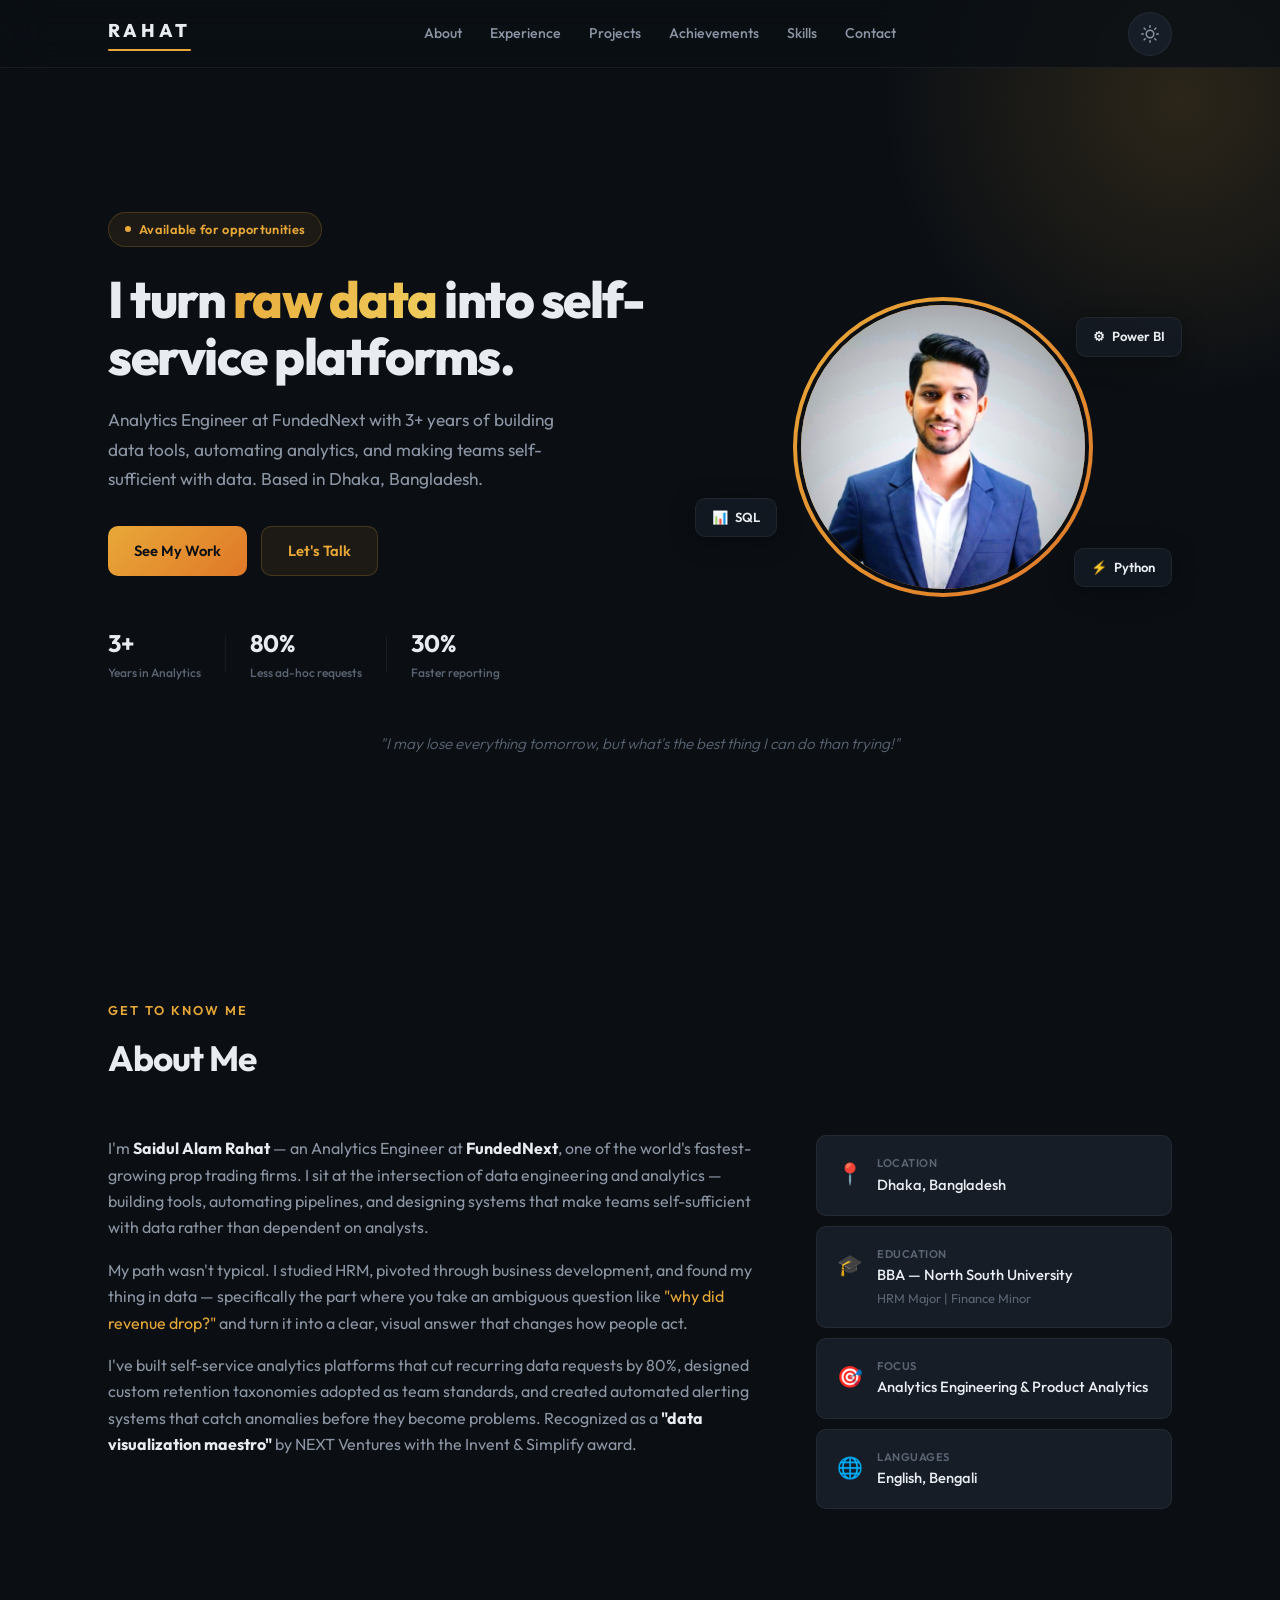
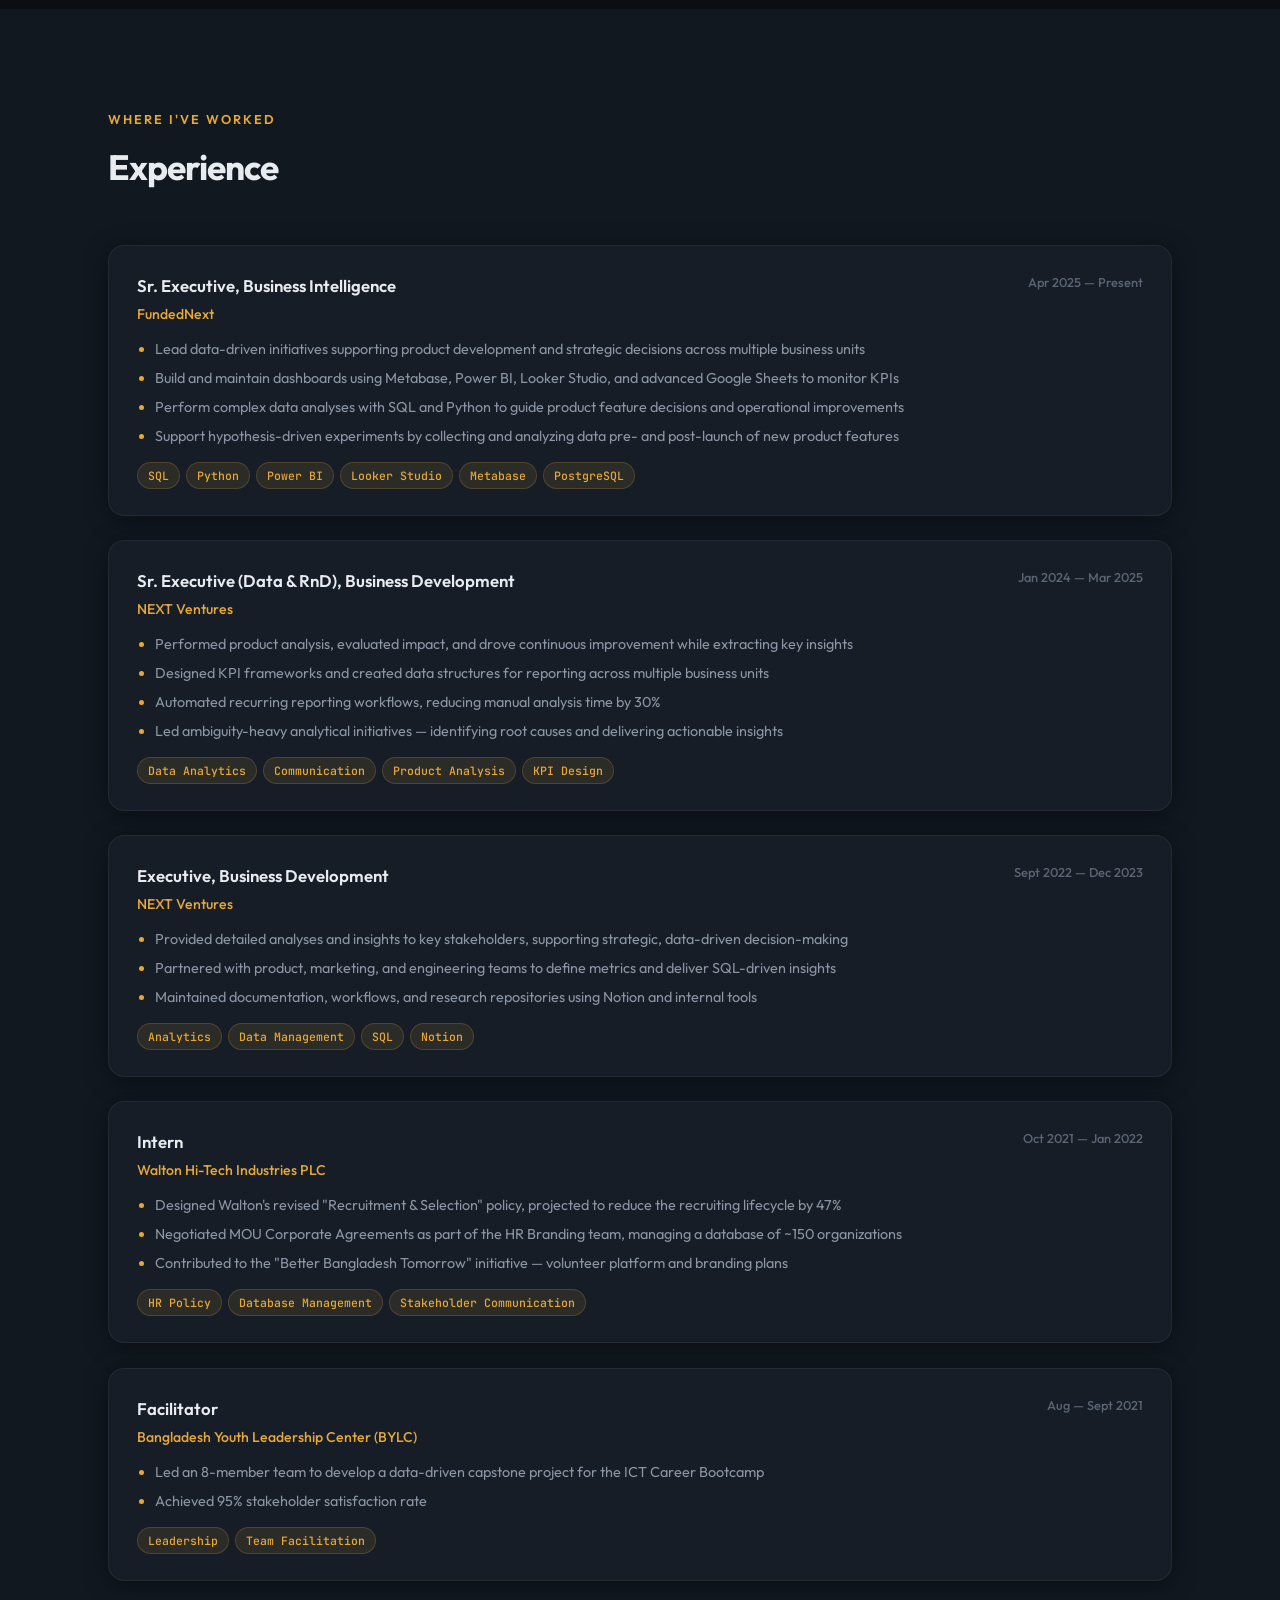
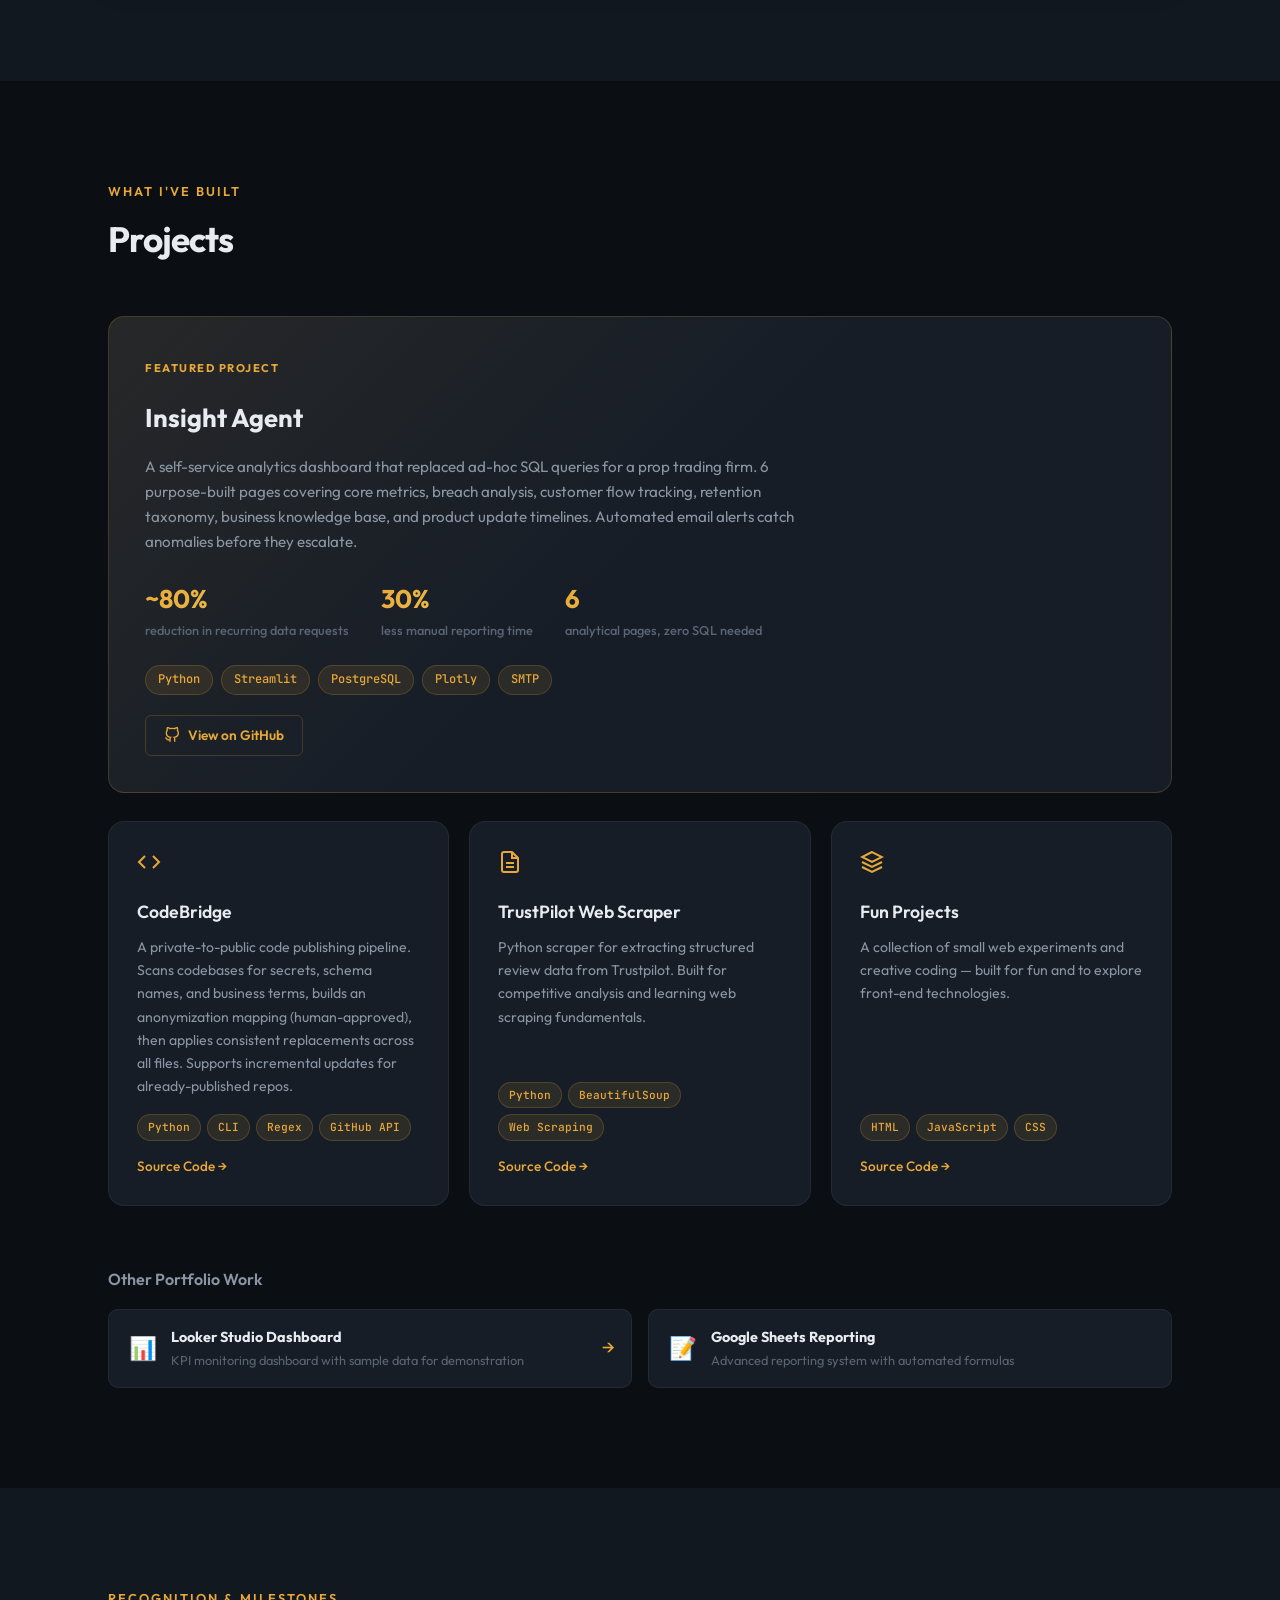
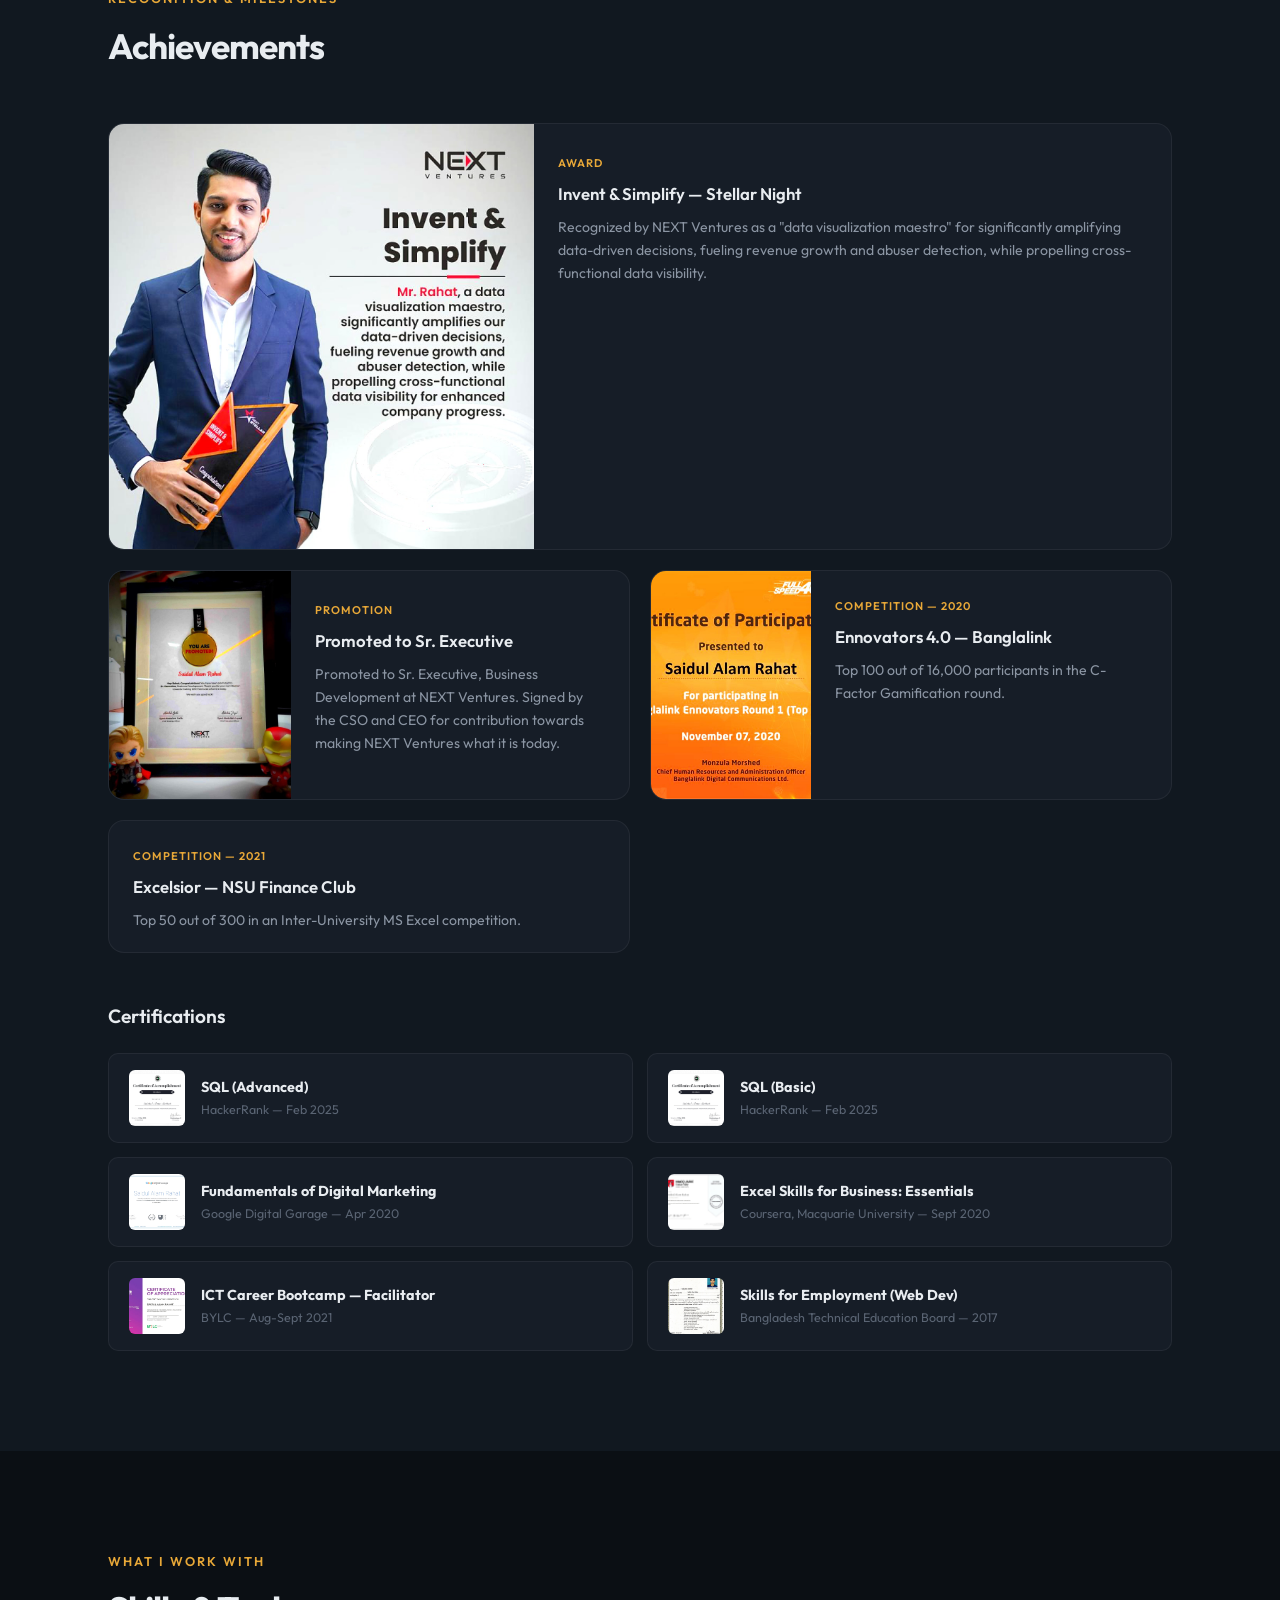
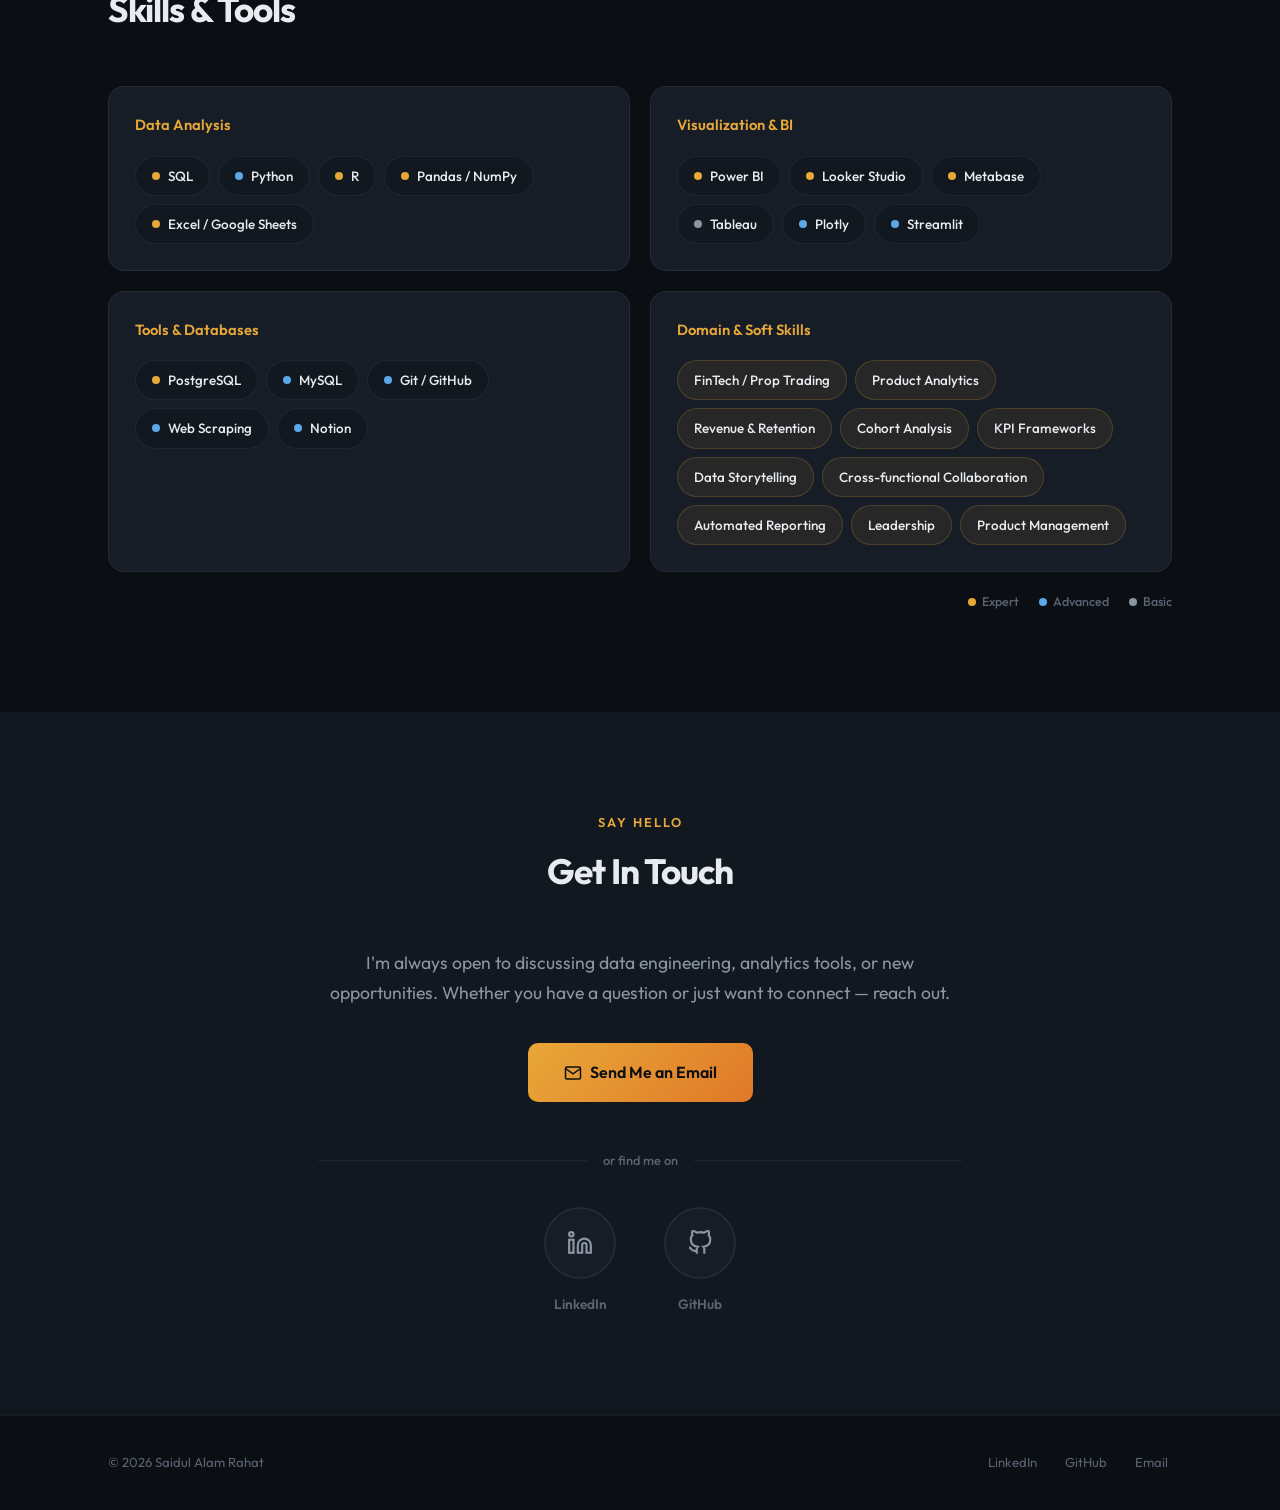
==== commit d8dc00fe: "Reposition from BI Analyst to Analytics Engineer Update hero, about, meta/SEO, contact — reframe aro" ====
--- a/index.html
+++ b/index.html
@@ -11,24 +11,24 @@
   </script>
   <meta charset="UTF-8">
   <meta name="viewport" content="width=device-width, initial-scale=1.0">
-  <title>Saidul Alam Rahat — Senior BI Analyst | Portfolio</title>
-  <meta name="description" content="Saidul Alam Rahat — Senior Business Intelligence Analyst at FundedNext. 3+ years building dashboards, automating reports, and driving data-informed decisions. Based in Dhaka, Bangladesh.">
-  <meta name="keywords" content="Saidul Alam Rahat, BI Analyst, Business Intelligence, Data Analyst, FundedNext, Power BI, SQL, Python, Dhaka Bangladesh">
+  <title>Saidul Alam Rahat — Analytics Engineer | Portfolio</title>
+  <meta name="description" content="Saidul Alam Rahat — Analytics Engineer at FundedNext. 3+ years building data tools, automating analytics pipelines, and turning raw databases into self-service platforms. Based in Dhaka, Bangladesh.">
+  <meta name="keywords" content="Saidul Alam Rahat, Analytics Engineer, Data Engineering, Data Analyst, FundedNext, SQL, Python, Streamlit, PostgreSQL, Automation, Dhaka Bangladesh">
   <meta name="author" content="Saidul Alam Rahat">
   <meta name="google-site-verification" content="Gv1FAxl2eZcLn4Y1khg58qcaYjwtRwAIO63vewgL_DA" />
   <link rel="canonical" href="https://saidulalam01.github.io/">
 
   <!-- Open Graph / Social sharing -->
   <meta property="og:type" content="website">
-  <meta property="og:title" content="Saidul Alam Rahat — Senior BI Analyst">
-  <meta property="og:description" content="Senior Business Intelligence Analyst at FundedNext. Building dashboards, automating reports, and driving data-informed decisions.">
+  <meta property="og:title" content="Saidul Alam Rahat — Analytics Engineer">
+  <meta property="og:description" content="Analytics Engineer at FundedNext. Building data tools, automating analytics, and turning raw databases into self-service platforms.">
   <meta property="og:url" content="https://saidulalam01.github.io/">
   <meta property="og:site_name" content="Saidul Alam Rahat">
 
   <!-- Twitter Card -->
   <meta name="twitter:card" content="summary">
-  <meta name="twitter:title" content="Saidul Alam Rahat — Senior BI Analyst">
-  <meta name="twitter:description" content="Senior Business Intelligence Analyst at FundedNext. Building dashboards, automating reports, and driving data-informed decisions.">
+  <meta name="twitter:title" content="Saidul Alam Rahat — Analytics Engineer">
+  <meta name="twitter:description" content="Analytics Engineer at FundedNext. Building data tools, automating analytics, and turning raw databases into self-service platforms.">
 
   <link rel="preconnect" href="https://fonts.googleapis.com">
   <link rel="preconnect" href="https://fonts.gstatic.com" crossorigin>
@@ -85,17 +85,16 @@
     <div class="container hero-grid">
       <div class="hero-content">
         <div class="hero-badge">Available for opportunities</div>
-        <h1>I turn <span class="text-gradient">raw data</span> into business decisions.</h1>
+        <h1>I turn <span class="text-gradient">raw data</span> into self-service platforms.</h1>
         <p class="hero-sub">
-          Senior BI Analyst at FundedNext with 3+ years of building dashboards, automating reports,
-          and making teams self-sufficient with data. Based in Dhaka, Bangladesh.
+          Analytics Engineer at FundedNext with 3+ years of building data tools, automating analytics, and making teams self-sufficient with data. Based in Dhaka, Bangladesh.
         </p>
         <div class="hero-cta">
           <a href="#projects" class="btn btn-primary">See My Work</a>
           <a href="#contact" class="btn btn-ghost">Let's Talk</a>
         </div>
         <div class="hero-quick-stats">
-          <div class="qs"><span class="qs-num">3+</span><span class="qs-label">Years in BI</span></div>
+          <div class="qs"><span class="qs-num">3+</span><span class="qs-label">Years in Analytics</span></div>
           <div class="qs-divider"></div>
           <div class="qs"><span class="qs-num">80%</span><span class="qs-label">Less ad-hoc requests</span></div>
           <div class="qs-divider"></div>
@@ -130,24 +129,13 @@
       <div class="about-layout">
         <div class="about-text">
           <p>
-            I'm <strong>Saidul Alam Rahat</strong> — a Senior Business Intelligence Analyst at
-            <strong>FundedNext</strong>, one of the world's fastest-growing prop trading firms.
-            I focus on the core areas of data analytics, data analysis, and data engineering —
-            managing large-scale data operations and working closely with leadership to implement
-            strategies that drive data-informed decisions.
+            I'm <strong>Saidul Alam Rahat</strong> — an Analytics Engineer at <strong>FundedNext</strong>, one of the world's fastest-growing prop trading firms. I sit at the intersection of data engineering and analytics — building tools, automating pipelines, and designing systems that make teams self-sufficient with data rather than dependent on analysts.
           </p>
           <p>
-            My path wasn't typical. I studied HRM, pivoted through business development,
-            and found my thing in data — specifically the part where you take an ambiguous
-            question like <em>"why did revenue drop?"</em> and turn it into a clear, visual answer
-            that changes how people act.
+            My path wasn't typical. I studied HRM, pivoted through business development, and found my thing in data — specifically the part where you take an ambiguous question like <em>"why did revenue drop?"</em> and turn it into a clear, visual answer that changes how people act.
           </p>
           <p>
-            I've built self-service dashboards that cut recurring data requests by 80%,
-            designed custom retention taxonomies adopted as team standards, and created
-            automated alerting systems that catch anomalies before they become problems.
-            Recognized as a <strong>"data visualization maestro"</strong> by NEXT Ventures
-            with the Invent & Simplify award.
+            I've built self-service analytics platforms that cut recurring data requests by 80%, designed custom retention taxonomies adopted as team standards, and created automated alerting systems that catch anomalies before they become problems. Recognized as a <strong>"data visualization maestro"</strong> by NEXT Ventures with the Invent & Simplify award.
           </p>
         </div>
         <div class="about-info-cards">
@@ -170,7 +158,7 @@
             <div class="info-icon">&#127919;</div>
             <div>
               <span class="info-label">Focus</span>
-              <span class="info-value">Business Intelligence & Product Analytics</span>
+              <span class="info-value">Analytics Engineering & Product Analytics</span>
             </div>
           </div>
           <div class="info-card">
@@ -313,7 +301,6 @@
           </div>
         </div>
 
-
       </div>
     </div>
   </section>
@@ -331,10 +318,7 @@
           <div class="pf-info">
             <h3>Insight Agent</h3>
             <p>
-              A self-service analytics dashboard that replaced ad-hoc SQL queries for a prop trading firm.
-              6 purpose-built pages covering core metrics, breach analysis, customer flow tracking,
-              retention taxonomy, business knowledge base, and product update timelines.
-              Automated email alerts catch anomalies before they escalate.
+              A self-service analytics dashboard that replaced ad-hoc SQL queries for a prop trading firm. 6 purpose-built pages covering core metrics, breach analysis, customer flow tracking, retention taxonomy, business knowledge base, and product update timelines. Automated email alerts catch anomalies before they escalate.
             </p>
             <div class="pf-outcomes">
               <div class="pf-outcome">
@@ -369,9 +353,7 @@
           </div>
           <h3>CodeBridge</h3>
           <p>
-            A private-to-public code publishing pipeline. Scans codebases for secrets, schema names,
-            and business terms, builds an anonymization mapping (human-approved), then applies consistent
-            replacements across all files. Supports incremental updates for already-published repos.
+            A private-to-public code publishing pipeline. Scans codebases for secrets, schema names, and business terms, builds an anonymization mapping (human-approved), then applies consistent replacements across all files. Supports incremental updates for already-published repos.
           </p>
           <div class="pc-tech">
             <span>Python</span><span>CLI</span><span>Regex</span><span>GitHub API</span>
@@ -385,8 +367,7 @@
           </div>
           <h3>TrustPilot Web Scraper</h3>
           <p>
-            Python scraper for extracting structured review data from Trustpilot.
-            Built for competitive analysis and learning web scraping fundamentals.
+            Python scraper for extracting structured review data from Trustpilot. Built for competitive analysis and learning web scraping fundamentals.
           </p>
           <div class="pc-tech">
             <span>Python</span><span>BeautifulSoup</span><span>Web Scraping</span>
@@ -400,8 +381,7 @@
           </div>
           <h3>Fun Projects</h3>
           <p>
-            A collection of small web experiments and creative coding — built for fun
-            and to explore front-end technologies.
+            A collection of small web experiments and creative coding — built for fun and to explore front-end technologies.
           </p>
           <div class="pc-tech">
             <span>HTML</span><span>JavaScript</span><span>CSS</span>
@@ -447,9 +427,7 @@
             <span class="ach-type">Award</span>
             <h3>Invent & Simplify — Stellar Night</h3>
             <p>
-              Recognized by NEXT Ventures as a "data visualization maestro" for significantly amplifying
-              data-driven decisions, fueling revenue growth and abuser detection, while propelling
-              cross-functional data visibility.
+              Recognized by NEXT Ventures as a "data visualization maestro" for significantly amplifying data-driven decisions, fueling revenue growth and abuser detection, while propelling cross-functional data visibility.
             </p>
           </div>
         </div>
@@ -460,8 +438,7 @@
             <span class="ach-type">Promotion</span>
             <h3>Promoted to Sr. Executive</h3>
             <p>
-              Promoted to Sr. Executive, Business Development at NEXT Ventures. Signed by the CSO and CEO
-              for contribution towards making NEXT Ventures what it is today.
+              Promoted to Sr. Executive, Business Development at NEXT Ventures. Signed by the CSO and CEO for contribution towards making NEXT Ventures what it is today.
             </p>
           </div>
         </div>
@@ -471,7 +448,9 @@
           <div class="ach-info">
             <span class="ach-type">Competition — 2020</span>
             <h3>Ennovators 4.0 — Banglalink</h3>
-            <p>Top 100 out of 16,000 participants in the C-Factor Gamification round.</p>
+            <p>
+              Top 100 out of 16,000 participants in the C-Factor Gamification round.
+            </p>
           </div>
         </div>
 
@@ -479,10 +458,11 @@
           <div class="ach-info">
             <span class="ach-type">Competition — 2021</span>
             <h3>Excelsior — NSU Finance Club</h3>
-            <p>Top 50 out of 300 in an Inter-University MS Excel competition.</p>
-          </div>
-        </div>
-
+            <p>
+              Top 50 out of 300 in an Inter-University MS Excel competition.
+            </p>
+          </div>
+        </div>
       </div>
 
       <!-- Certifications -->
@@ -595,9 +575,7 @@
 
       </div>
       <div class="skill-legend">
-        <span><span class="pill-level expert"></span> Expert</span>
-        <span><span class="pill-level advanced"></span> Advanced</span>
-        <span><span class="pill-level intermediate"></span> Basic</span>
+        <span><span class="pill-level expert"></span> Expert</span> <span><span class="pill-level advanced"></span> Advanced</span> <span><span class="pill-level intermediate"></span> Basic</span>
       </div>
     </div>
   </section>
@@ -608,8 +586,7 @@
       <span class="section-label">Say hello</span>
       <h2 class="section-title">Get In Touch</h2>
       <p class="contact-desc">
-        I'm always open to discussing data, BI projects, or new opportunities.
-        Whether you have a question or just want to connect — reach out.
+        I'm always open to discussing data engineering, analytics tools, or new opportunities. Whether you have a question or just want to connect — reach out.
       </p>
       <div class="contact-cta">
         <a href="mailto:saidul.alam4286@gmail.com" class="btn btn-primary">
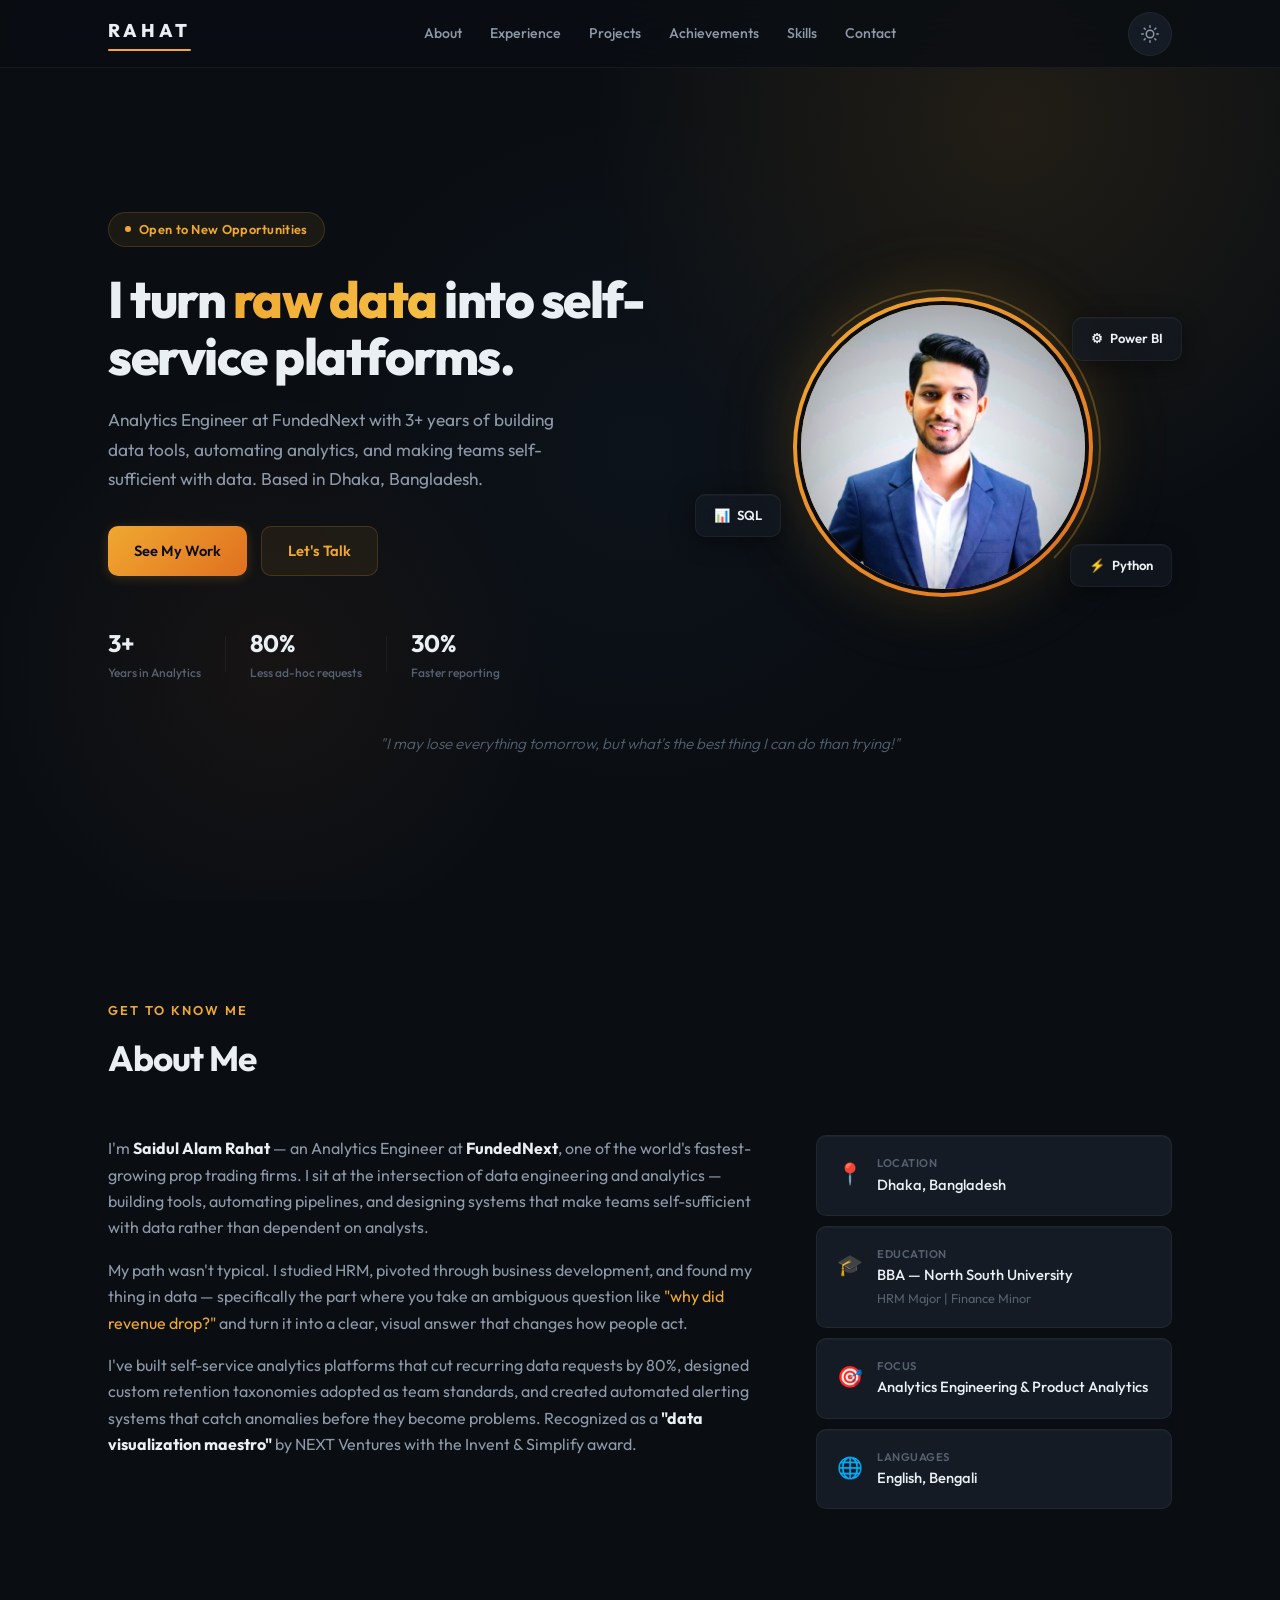
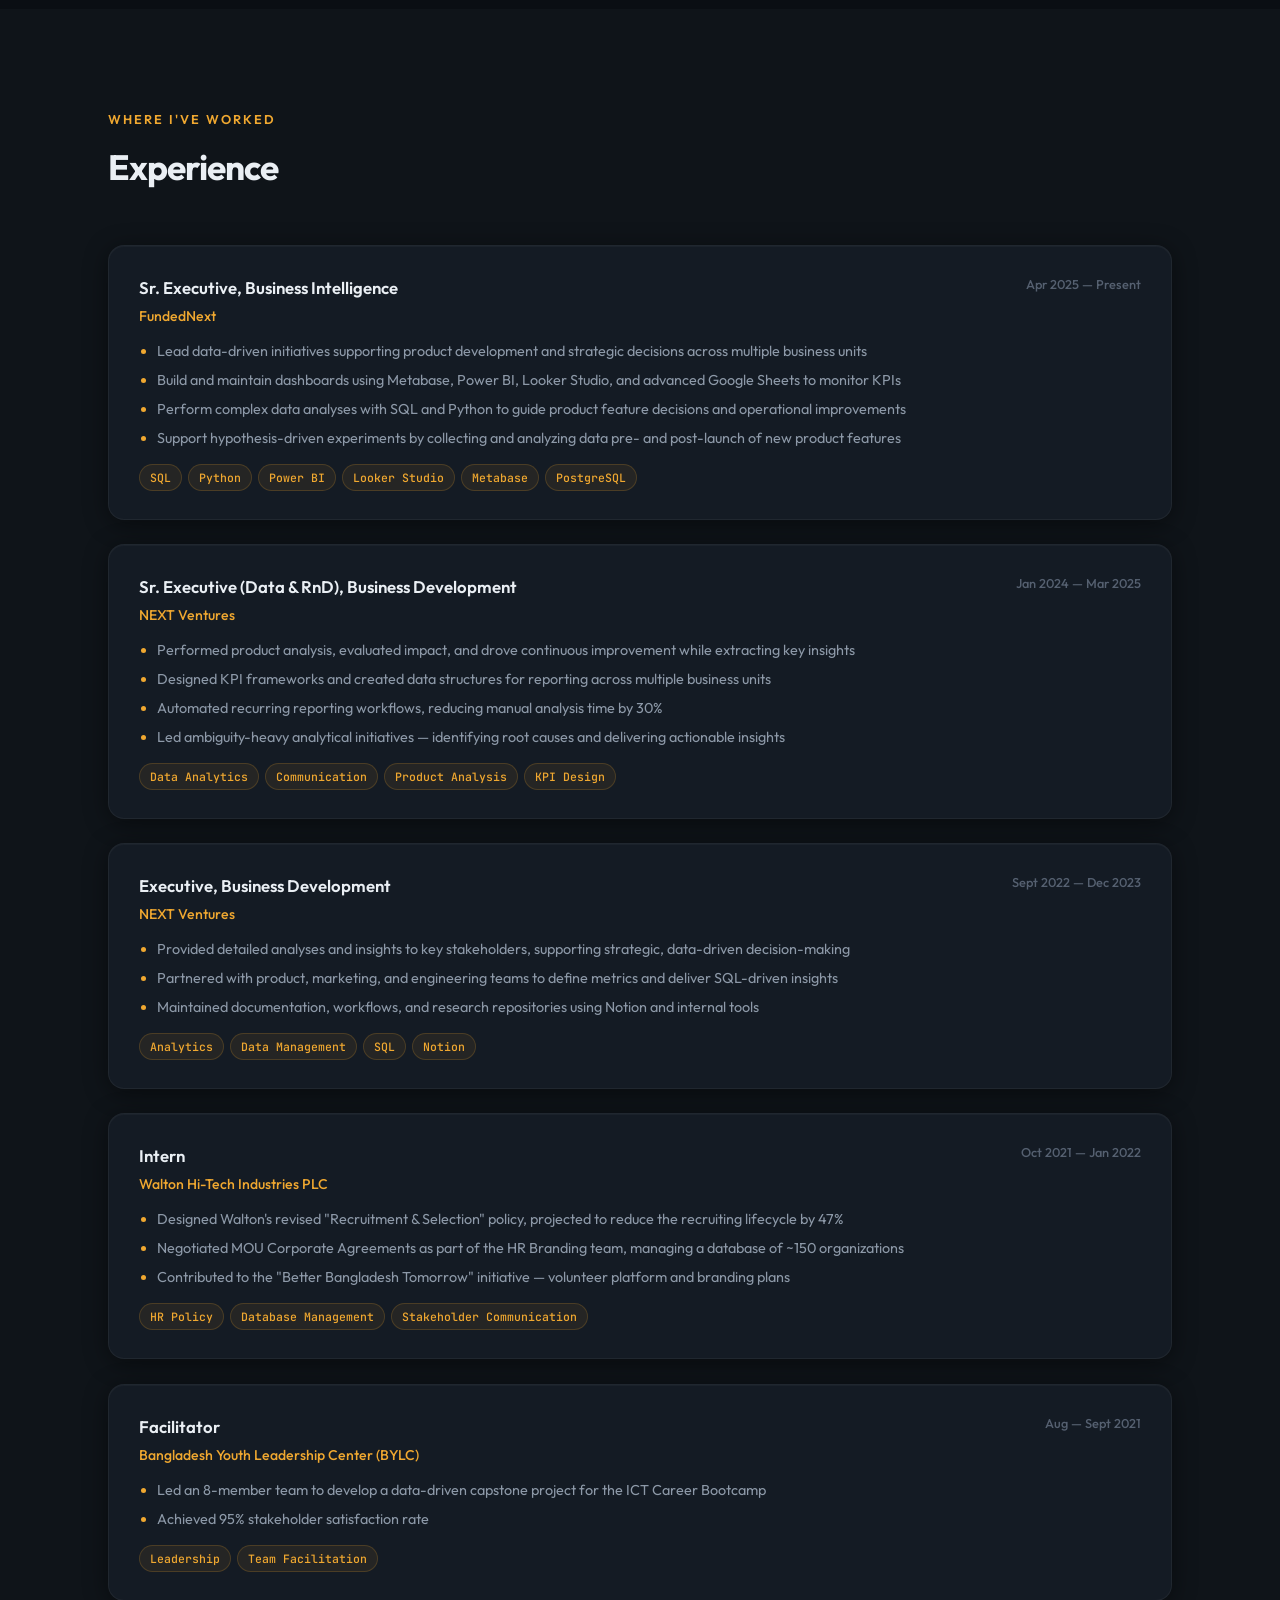
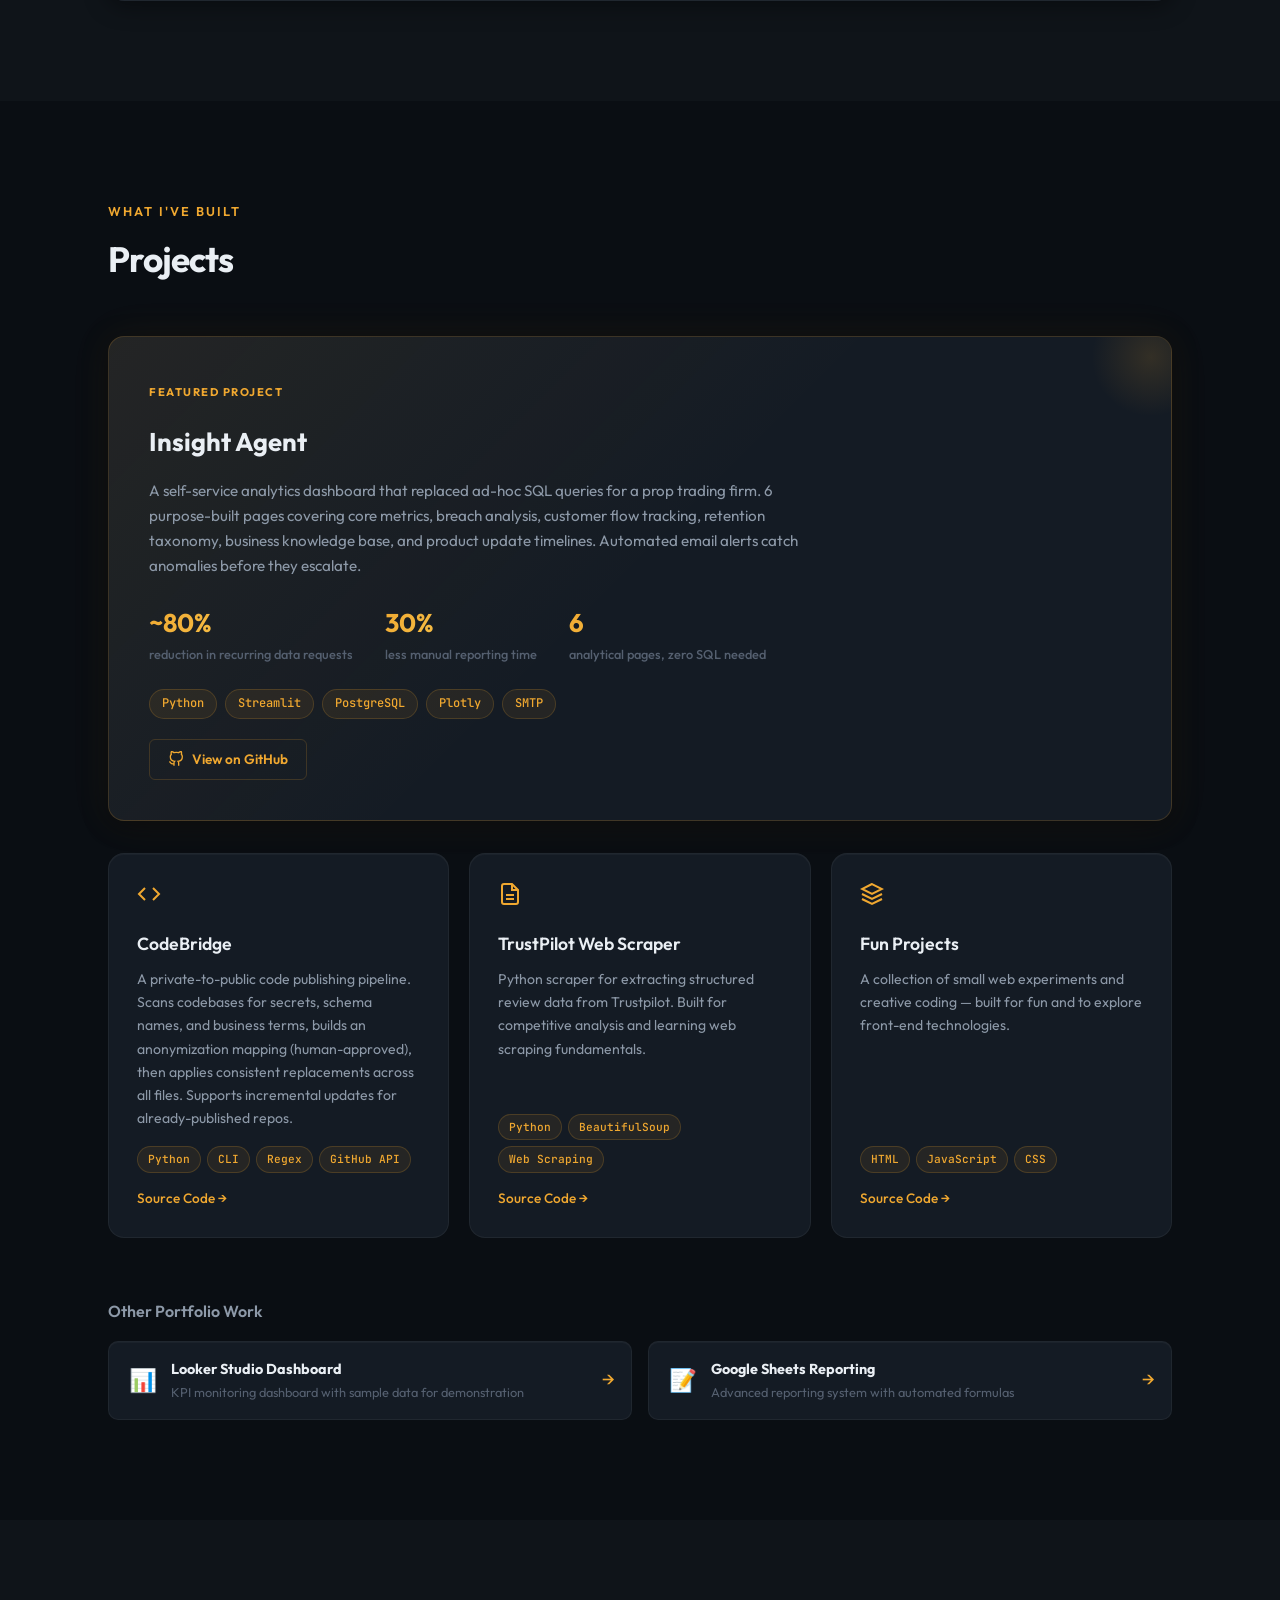
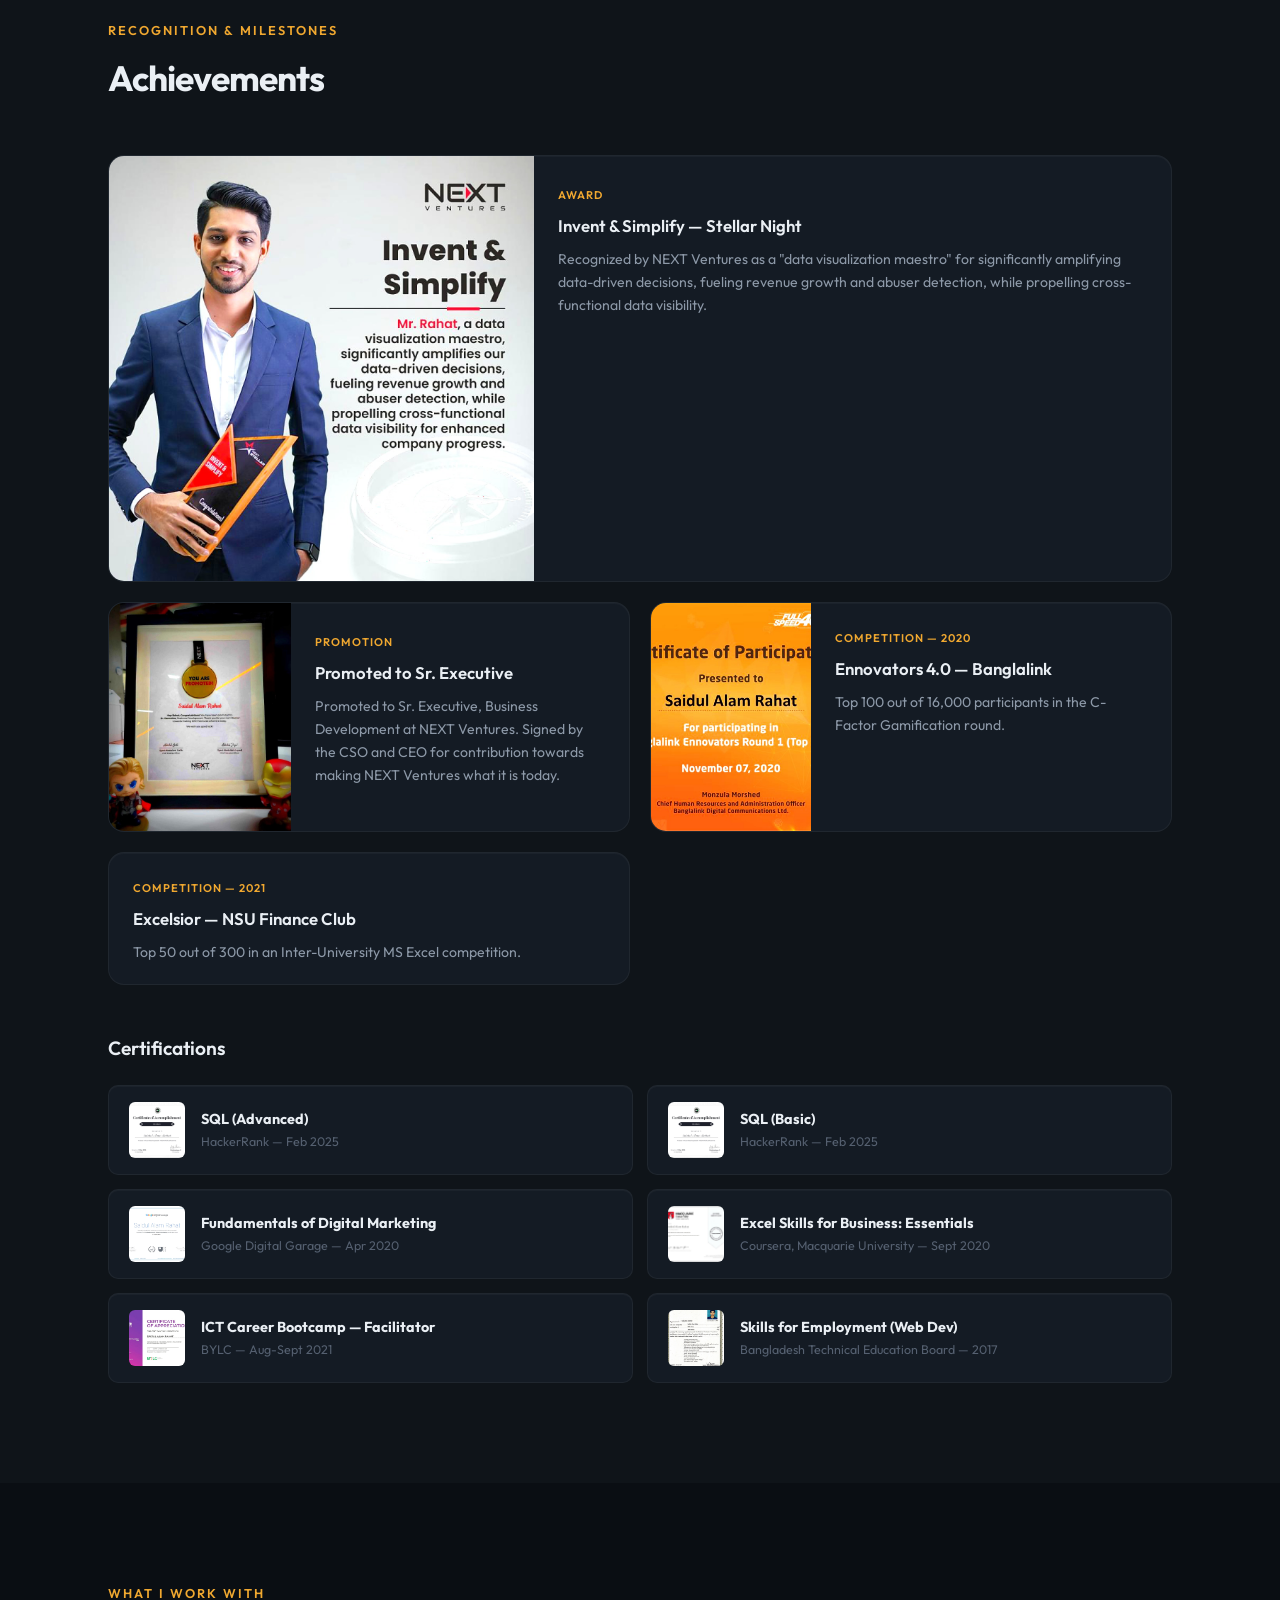
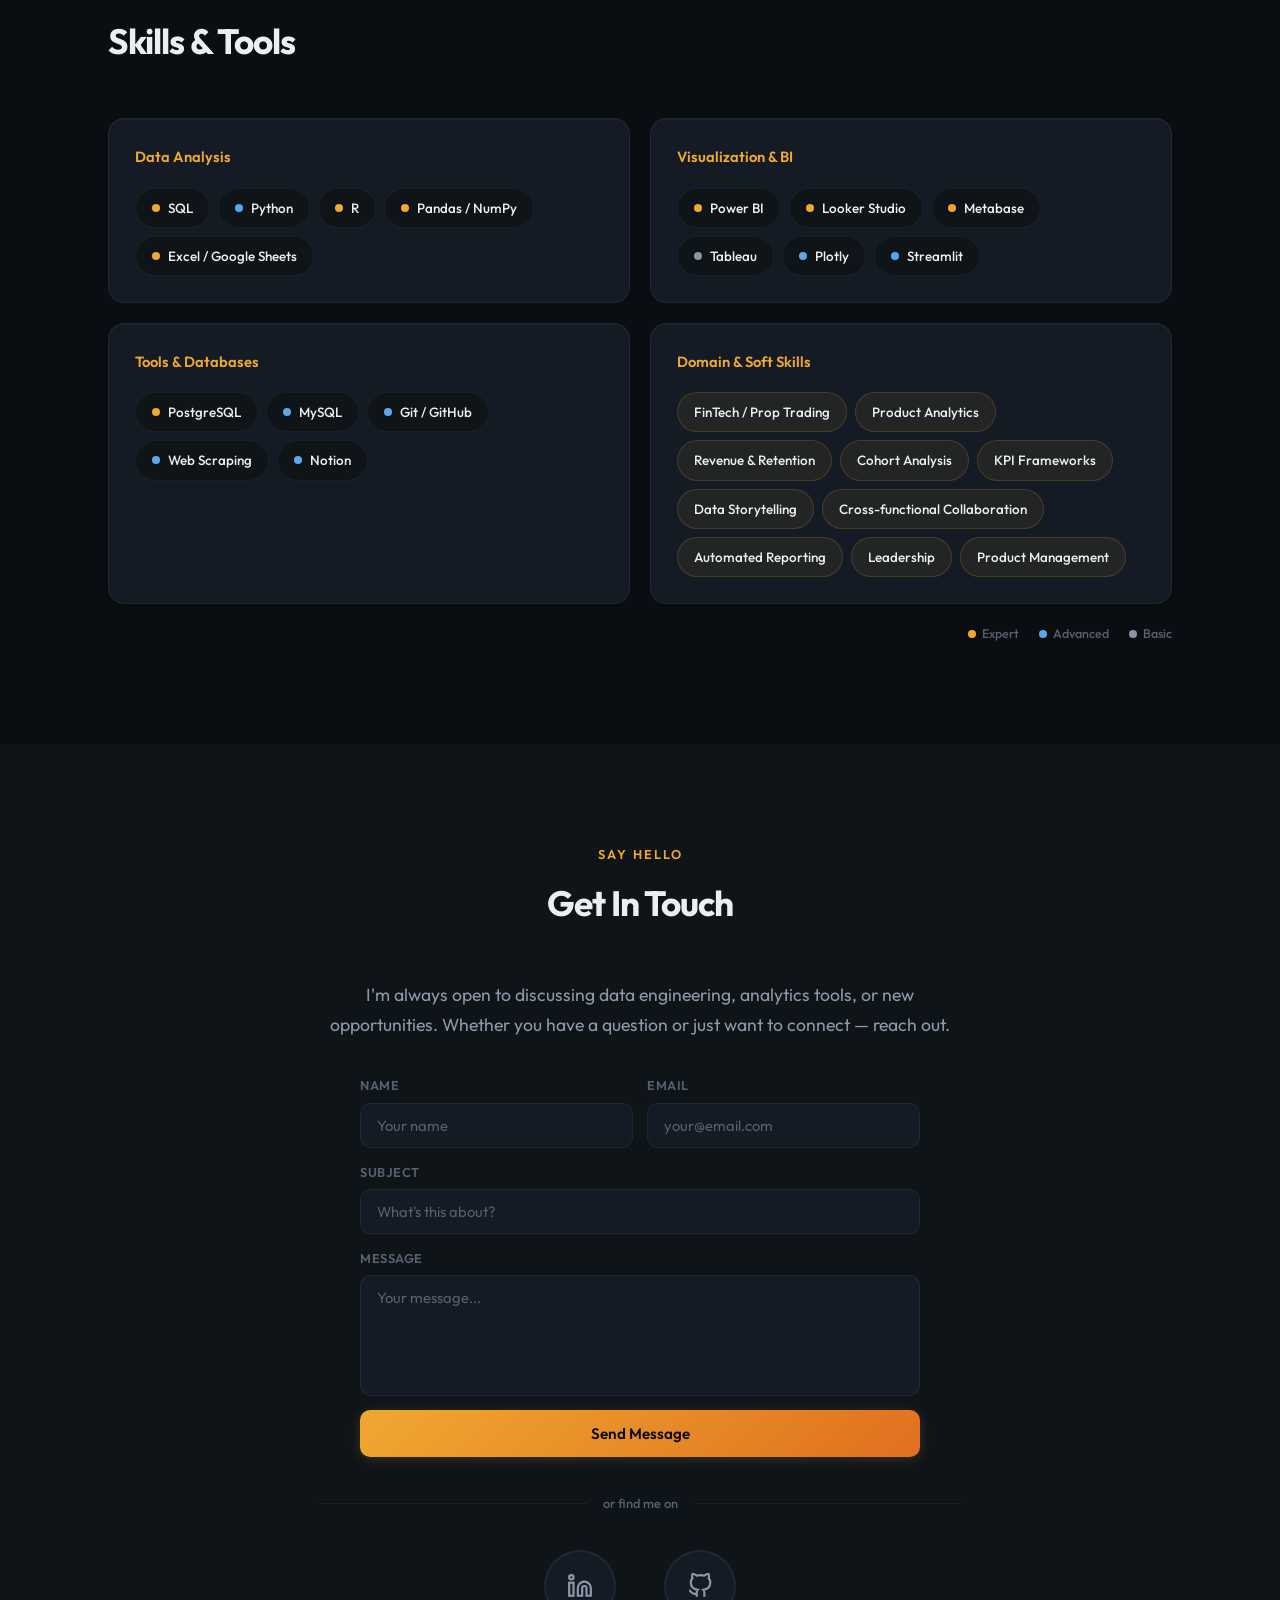
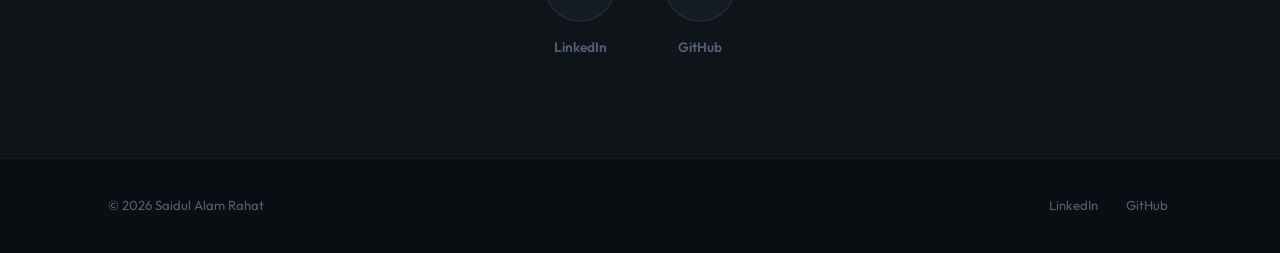
==== commit 4f4a423f: "Update portfolio: contact form, og:image, company links, skill levels, badge, email privacy" ====
--- a/index.html
+++ b/index.html
@@ -24,11 +24,13 @@
   <meta property="og:description" content="Analytics Engineer at FundedNext. Building data tools, automating analytics, and turning raw databases into self-service platforms.">
   <meta property="og:url" content="https://saidulalam01.github.io/">
   <meta property="og:site_name" content="Saidul Alam Rahat">
+  <meta property="og:image" content="https://saidulalam01.github.io/assets/og-image.png">
 
   <!-- Twitter Card -->
-  <meta name="twitter:card" content="summary">
+  <meta name="twitter:card" content="summary_large_image">
   <meta name="twitter:title" content="Saidul Alam Rahat — Analytics Engineer">
   <meta name="twitter:description" content="Analytics Engineer at FundedNext. Building data tools, automating analytics, and turning raw databases into self-service platforms.">
+  <meta name="twitter:image" content="https://saidulalam01.github.io/assets/og-image.png">
 
   <link rel="preconnect" href="https://fonts.googleapis.com">
   <link rel="preconnect" href="https://fonts.gstatic.com" crossorigin>
@@ -84,7 +86,7 @@
     <div class="hero-bg-glow"></div>
     <div class="container hero-grid">
       <div class="hero-content">
-        <div class="hero-badge">Available for opportunities</div>
+        <div class="hero-badge">Open to New Opportunities</div>
         <h1>I turn <span class="text-gradient">raw data</span> into self-service platforms.</h1>
         <p class="hero-sub">
           Analytics Engineer at FundedNext with 3+ years of building data tools, automating analytics, and making teams self-sufficient with data. Based in Dhaka, Bangladesh.
@@ -189,7 +191,7 @@
             <div class="exp-top">
               <div>
                 <h3>Sr. Executive, Business Intelligence</h3>
-                <span class="exp-company">FundedNext</span>
+                <a href="https://fundednext.com" target="_blank" class="exp-company exp-company-link">FundedNext</a>
               </div>
               <span class="exp-date">Apr 2025 — Present</span>
             </div>
@@ -214,7 +216,7 @@
             <div class="exp-top">
               <div>
                 <h3>Sr. Executive (Data & RnD), Business Development</h3>
-                <span class="exp-company">NEXT Ventures</span>
+                <a href="https://nextventures.io" target="_blank" class="exp-company exp-company-link">NEXT Ventures</a>
               </div>
               <span class="exp-date">Jan 2024 — Mar 2025</span>
             </div>
@@ -239,7 +241,7 @@
             <div class="exp-top">
               <div>
                 <h3>Executive, Business Development</h3>
-                <span class="exp-company">NEXT Ventures</span>
+                <a href="https://nextventures.io" target="_blank" class="exp-company exp-company-link">NEXT Ventures</a>
               </div>
               <span class="exp-date">Sept 2022 — Dec 2023</span>
             </div>
@@ -263,7 +265,7 @@
             <div class="exp-top">
               <div>
                 <h3>Intern</h3>
-                <span class="exp-company">Walton Hi-Tech Industries PLC</span>
+                <a href="https://waltonbd.com" target="_blank" class="exp-company exp-company-link">Walton Hi-Tech Industries PLC</a>
               </div>
               <span class="exp-date">Oct 2021 — Jan 2022</span>
             </div>
@@ -287,7 +289,7 @@
             <div class="exp-top">
               <div>
                 <h3>Facilitator</h3>
-                <span class="exp-company">Bangladesh Youth Leadership Center (BYLC)</span>
+                <a href="https://bylc.org" target="_blank" class="exp-company exp-company-link">Bangladesh Youth Leadership Center (BYLC)</a>
               </div>
               <span class="exp-date">Aug — Sept 2021</span>
             </div>
@@ -402,13 +404,14 @@
             </div>
             <span class="po-arrow">&rarr;</span>
           </a>
-          <div class="po-item">
+          <a href="https://docs.google.com/spreadsheets/d/1XFN_Cg3DW5HlNLv5TYsybOz713o9ib8D8RYEkl__46w/edit" target="_blank" class="po-item">
             <span class="po-icon">&#128221;</span>
             <div>
               <strong>Google Sheets Reporting</strong>
               <p>Advanced reporting system with automated formulas</p>
             </div>
-          </div>
+            <span class="po-arrow">&rarr;</span>
+          </a>
         </div>
       </div>
     </div>
@@ -588,12 +591,28 @@
       <p class="contact-desc">
         I'm always open to discussing data engineering, analytics tools, or new opportunities. Whether you have a question or just want to connect — reach out.
       </p>
-      <div class="contact-cta">
-        <a href="mailto:saidul.alam4286@gmail.com" class="btn btn-primary">
-          <svg width="18" height="18" viewBox="0 0 24 24" fill="none" stroke="currentColor" stroke-width="2"><path d="M4 4h16c1.1 0 2 .9 2 2v12c0 1.1-.9 2-2 2H4c-1.1 0-2-.9-2-2V6c0-1.1.9-2 2-2z"/><polyline points="22,6 12,13 2,6"/></svg>
-          Send Me an Email
-        </a>
-      </div>
+      <form class="contact-form" action="https://formspree.io/f/xeelywzj" method="POST" id="contactForm">
+        <div class="form-row">
+          <div class="form-group">
+            <label for="name">Name</label>
+            <input type="text" id="name" name="name" placeholder="Your name" required>
+          </div>
+          <div class="form-group">
+            <label for="email">Email</label>
+            <input type="email" id="email" name="email" placeholder="your@email.com" required>
+          </div>
+        </div>
+        <div class="form-group">
+          <label for="subject">Subject</label>
+          <input type="text" id="subject" name="subject" placeholder="What's this about?">
+        </div>
+        <div class="form-group">
+          <label for="message">Message</label>
+          <textarea id="message" name="message" rows="5" placeholder="Your message..." required></textarea>
+        </div>
+        <button type="submit" class="form-submit">Send Message</button>
+        <div class="form-success" id="formSuccess">Message sent! I'll get back to you soon.</div>
+      </form>
       <div class="contact-divider">or find me on</div>
       <div class="contact-circles">
         <a href="https://www.linkedin.com/in/saidul-alam01/" target="_blank" class="contact-circle" aria-label="LinkedIn">
@@ -619,7 +638,6 @@
       <div class="footer-links">
         <a href="https://www.linkedin.com/in/saidul-alam01/" target="_blank">LinkedIn</a>
         <a href="https://github.com/saidulalam01" target="_blank">GitHub</a>
-        <a href="mailto:saidul.alam4286@gmail.com">Email</a>
       </div>
     </div>
   </footer>
--- a/style.css
+++ b/style.css
@@ -14,51 +14,57 @@
 }
 
 [data-theme="dark"] {
-  --bg: #0b0f14;
-  --bg-2: #111820;
-  --bg-card: #161d27;
-  --bg-card-h: #1c2533;
-  --bg-glass: rgba(22, 29, 39, 0.7);
-  --bg-nav: rgba(11, 15, 20, 0.8);
-  --text: #e8ecf0;
-  --text-2: #8b95a3;
-  --text-3: #5a6473;
-  --accent: #e8a838;
-  --accent-2: #f0bf60;
-  --accent-bg: rgba(232, 168, 56, 0.08);
-  --accent-bg-2: rgba(232, 168, 56, 0.15);
-  --border: rgba(255, 255, 255, 0.06);
-  --border-h: rgba(255, 255, 255, 0.12);
-  --shadow: 0 4px 24px rgba(0, 0, 0, 0.4);
-  --shadow-lg: 0 12px 48px rgba(0, 0, 0, 0.5);
-  --gradient: linear-gradient(135deg, #e8a838, #e07828);
-  --gradient-text: linear-gradient(135deg, #e8a838, #f0d060);
-  --tag-bg: rgba(232, 168, 56, 0.1);
-  --tag-border: rgba(232, 168, 56, 0.2);
+  --bg: #0a0e13;
+  --bg-2: #0f1419;
+  --bg-card: #141b24;
+  --bg-card-h: #1a2332;
+  --bg-glass: rgba(20, 27, 36, 0.65);
+  --bg-nav: rgba(10, 14, 19, 0.82);
+  --text: #eaeff4;
+  --text-2: #8d99a8;
+  --text-3: #556070;
+  --accent: #f0a830;
+  --accent-2: #f5c34d;
+  --accent-bg: rgba(240, 168, 48, 0.07);
+  --accent-bg-2: rgba(240, 168, 48, 0.14);
+  --border: rgba(255, 255, 255, 0.05);
+  --border-h: rgba(255, 255, 255, 0.1);
+  --border-glow: rgba(240, 168, 48, 0.15);
+  --shadow: 0 4px 24px rgba(0, 0, 0, 0.45);
+  --shadow-lg: 0 16px 56px rgba(0, 0, 0, 0.55);
+  --shadow-glow: 0 0 40px rgba(240, 168, 48, 0.08);
+  --gradient: linear-gradient(135deg, #f0a830 0%, #e07020 100%);
+  --gradient-text: linear-gradient(135deg, #f0a830, #fcd860);
+  --tag-bg: rgba(240, 168, 48, 0.08);
+  --tag-border: rgba(240, 168, 48, 0.18);
+  --card-glow: inset 0 1px 0 0 rgba(255, 255, 255, 0.03);
 }
 
 [data-theme="light"] {
-  --bg: #f8f6f3;
-  --bg-2: #f0ece7;
+  --bg: #faf8f5;
+  --bg-2: #f2ede6;
   --bg-card: #ffffff;
-  --bg-card-h: #fdfcfa;
-  --bg-glass: rgba(255, 255, 255, 0.7);
-  --bg-nav: rgba(248, 246, 243, 0.8);
-  --text: #1a1814;
-  --text-2: #5e5850;
-  --text-3: #9e9688;
-  --accent: #c47a18;
-  --accent-2: #a86510;
-  --accent-bg: rgba(196, 122, 24, 0.06);
-  --accent-bg-2: rgba(196, 122, 24, 0.12);
-  --border: rgba(0, 0, 0, 0.06);
-  --border-h: rgba(0, 0, 0, 0.12);
-  --shadow: 0 4px 24px rgba(0, 0, 0, 0.06);
-  --shadow-lg: 0 12px 48px rgba(0, 0, 0, 0.1);
-  --gradient: linear-gradient(135deg, #c47a18, #a86510);
-  --gradient-text: linear-gradient(135deg, #c47a18, #e8a838);
-  --tag-bg: rgba(196, 122, 24, 0.06);
-  --tag-border: rgba(196, 122, 24, 0.15);
+  --bg-card-h: #fefdfb;
+  --bg-glass: rgba(255, 255, 255, 0.72);
+  --bg-nav: rgba(250, 248, 245, 0.85);
+  --text: #191612;
+  --text-2: #5c5548;
+  --text-3: #9a9184;
+  --accent: #c87a14;
+  --accent-2: #a86208;
+  --accent-bg: rgba(200, 122, 20, 0.05);
+  --accent-bg-2: rgba(200, 122, 20, 0.10);
+  --border: rgba(0, 0, 0, 0.05);
+  --border-h: rgba(0, 0, 0, 0.10);
+  --border-glow: rgba(200, 122, 20, 0.12);
+  --shadow: 0 4px 24px rgba(0, 0, 0, 0.05);
+  --shadow-lg: 0 16px 56px rgba(0, 0, 0, 0.08);
+  --shadow-glow: 0 0 40px rgba(200, 122, 20, 0.06);
+  --gradient: linear-gradient(135deg, #c87a14 0%, #a86208 100%);
+  --gradient-text: linear-gradient(135deg, #c87a14, #e8a838);
+  --tag-bg: rgba(200, 122, 20, 0.05);
+  --tag-border: rgba(200, 122, 20, 0.14);
+  --card-glow: inset 0 1px 0 0 rgba(255, 255, 255, 0.5);
 }
 
 /* ============================================
@@ -93,8 +99,8 @@
   position: fixed; top: 0; left: 0; right: 0;
   height: var(--nav-h);
   background: var(--bg-nav);
-  backdrop-filter: blur(24px);
-  -webkit-backdrop-filter: blur(24px);
+  backdrop-filter: blur(28px) saturate(180%);
+  -webkit-backdrop-filter: blur(28px) saturate(180%);
   border-bottom: 1px solid var(--border);
   z-index: 100;
   transition: all 0.4s var(--ease);
@@ -175,10 +181,19 @@
 }
 
 .hero-bg-glow {
-  position: absolute; top: -200px; right: -200px;
-  width: 600px; height: 600px;
-  background: radial-gradient(circle, var(--accent-bg-2) 0%, transparent 70%);
+  position: absolute; inset: -100px;
+  background:
+    radial-gradient(ellipse 600px 600px at 75% 20%, rgba(240, 168, 48, 0.10) 0%, transparent 70%),
+    radial-gradient(ellipse 400px 400px at 25% 70%, rgba(224, 112, 32, 0.06) 0%, transparent 70%),
+    radial-gradient(ellipse 500px 500px at 50% 50%, rgba(96, 165, 250, 0.03) 0%, transparent 70%);
   pointer-events: none; z-index: 0;
+  animation: meshShift 12s ease-in-out infinite alternate;
+}
+
+@keyframes meshShift {
+  0%   { transform: translate(0, 0) scale(1); }
+  50%  { transform: translate(-20px, 15px) scale(1.03); }
+  100% { transform: translate(15px, -10px) scale(0.98); }
 }
 
 .hero-grid {
@@ -211,6 +226,13 @@
 .text-gradient {
   background: var(--gradient-text); -webkit-background-clip: text;
   -webkit-text-fill-color: transparent; background-clip: text;
+  background-size: 200% 200%;
+  animation: gradientShimmer 4s ease-in-out infinite;
+}
+
+@keyframes gradientShimmer {
+  0%, 100% { background-position: 0% 50%; }
+  50% { background-position: 100% 50%; }
 }
 
 .hero-sub {
@@ -228,10 +250,14 @@
 }
 .btn-primary {
   background: var(--gradient); color: #0b0f14;
+  box-shadow: 0 2px 12px rgba(240, 168, 48, 0.2);
 }
 .btn-primary:hover {
-  transform: translateY(-2px); box-shadow: 0 6px 24px rgba(232, 168, 56, 0.3);
+  transform: translateY(-3px); box-shadow: 0 8px 30px rgba(240, 168, 48, 0.35);
   color: #0b0f14;
+}
+.btn-primary:active {
+  transform: translateY(-1px); box-shadow: 0 4px 16px rgba(240, 168, 48, 0.25);
 }
 .btn-ghost {
   background: var(--accent-bg); color: var(--accent);
@@ -239,8 +265,8 @@
 }
 .btn-ghost:hover {
   background: var(--accent-bg-2); border-color: var(--accent);
-  color: var(--accent); transform: translateY(-2px);
-  box-shadow: 0 6px 24px rgba(232, 168, 56, 0.15);
+  color: var(--accent); transform: translateY(-3px);
+  box-shadow: 0 8px 30px rgba(240, 168, 48, 0.12);
 }
 
 .btn-sm {
@@ -266,6 +292,21 @@
   padding: 4px;
   background: var(--gradient);
   position: relative;
+  box-shadow: 0 0 60px rgba(240, 168, 48, 0.15),
+              0 0 120px rgba(240, 168, 48, 0.05);
+}
+.hero-photo-ring::after {
+  content: '';
+  position: absolute; inset: -8px;
+  border-radius: 50%;
+  border: 2px solid transparent;
+  border-top-color: var(--accent);
+  border-right-color: var(--accent);
+  opacity: 0.3;
+  animation: ringRotate 8s linear infinite;
+}
+@keyframes ringRotate {
+  to { transform: rotate(360deg); }
 }
 .hero-photo {
   width: 100%; height: 100%; border-radius: 50%;
@@ -274,11 +315,12 @@
 }
 
 .hero-float-card {
-  position: absolute; padding: 8px 16px; border-radius: var(--radius-sm);
-  background: var(--bg-glass); backdrop-filter: blur(12px);
+  position: absolute; padding: 10px 18px; border-radius: var(--radius-sm);
+  background: var(--bg-glass); backdrop-filter: blur(16px);
+  -webkit-backdrop-filter: blur(16px);
   border: 1px solid var(--border);
   font-size: 0.82rem; font-weight: 600; color: var(--text);
-  box-shadow: var(--shadow);
+  box-shadow: var(--shadow), var(--card-glow);
   animation: float 4s ease-in-out infinite;
 }
 .float-1 { top: 20px; right: -10px; animation-delay: 0s; }
@@ -335,9 +377,13 @@
   display: flex; align-items: flex-start; gap: 14px;
   padding: 18px 20px; background: var(--bg-card);
   border: 1px solid var(--border); border-radius: var(--radius-sm);
-  transition: all 0.3s var(--ease);
-}
-.info-card:hover { border-color: var(--accent); transform: translateX(4px); }
+  transition: all 0.35s var(--ease);
+  box-shadow: var(--card-glow);
+}
+.info-card:hover {
+  border-color: var(--border-glow); transform: translateX(6px);
+  box-shadow: var(--shadow), var(--shadow-glow);
+}
 
 .info-icon { font-size: 1.3rem; flex-shrink: 0; margin-top: 2px; }
 .info-label {
@@ -370,17 +416,28 @@
 .exp-card {
   background: var(--bg-card);
   border: 1px solid var(--border); border-radius: var(--radius);
-  padding: 26px 28px; transition: all 0.3s var(--ease);
-  box-shadow: var(--shadow);
-}
-.exp-card:hover { border-color: var(--border-h); box-shadow: var(--shadow-lg); }
+  padding: 28px 30px; transition: all 0.35s var(--ease);
+  box-shadow: var(--shadow), var(--card-glow);
+  position: relative; overflow: hidden;
+}
+.exp-card::before {
+  content: ''; position: absolute;
+  left: 0; top: 0; bottom: 0; width: 3px;
+  background: var(--gradient);
+  opacity: 0; transition: opacity 0.4s;
+}
+.exp-card:hover {
+  border-color: var(--border-glow);
+  box-shadow: var(--shadow-lg), var(--shadow-glow);
+}
+.exp-card:hover::before { opacity: 1; }
 
 .exp-top {
   display: flex; justify-content: space-between; align-items: flex-start;
   flex-wrap: wrap; gap: 8px; margin-bottom: 12px;
 }
 .exp-card h3 { font-size: 1.05rem; font-weight: 600; }
-.exp-company { color: var(--accent); font-size: 0.88rem; font-weight: 500; }
+.exp-company { color: var(--accent); font-size: 0.88rem; font-weight: 500; }\n.exp-company-link { text-decoration: none; border-bottom: 1px dashed rgba(240,168,48,0.4); transition: border-color 0.3s; }\n.exp-company-link:hover { color: var(--accent-2); border-bottom-color: var(--accent); }
 .exp-date { color: var(--text-3); font-size: 0.8rem; font-weight: 500; white-space: nowrap; }
 
 .exp-bullets { padding-left: 18px; list-style: disc; margin-bottom: 14px; }
@@ -404,9 +461,18 @@
 
 .project-featured {
   background: var(--bg-card); border: 1px solid var(--tag-border);
-  border-radius: var(--radius); padding: 36px;
-  position: relative; margin-bottom: 28px;
+  border-radius: var(--radius); padding: 40px;
+  position: relative; margin-bottom: 32px;
   background-image: linear-gradient(135deg, var(--accent-bg) 0%, transparent 50%);
+  box-shadow: var(--shadow), var(--shadow-glow);
+  overflow: hidden;
+}
+.project-featured::after {
+  content: ''; position: absolute;
+  top: -40px; right: -40px;
+  width: 120px; height: 120px;
+  background: radial-gradient(circle, var(--accent-bg-2) 0%, transparent 70%);
+  border-radius: 50%; pointer-events: none;
 }
 .pf-badge {
   display: inline-block; font-size: 0.7rem; font-weight: 700;
@@ -447,12 +513,14 @@
 .project-card {
   background: var(--bg-card); border: 1px solid var(--border);
   border-radius: var(--radius); padding: 28px;
-  transition: all 0.3s var(--ease);
+  transition: all 0.35s var(--ease);
   display: flex; flex-direction: column;
+  box-shadow: var(--card-glow);
 }
 .project-card:hover {
-  border-color: var(--border-h); box-shadow: var(--shadow);
-  transform: translateY(-4px);
+  border-color: var(--border-glow);
+  box-shadow: var(--shadow), var(--shadow-glow);
+  transform: translateY(-6px);
 }
 
 .pc-icon { color: var(--accent); margin-bottom: 16px; }
@@ -487,9 +555,13 @@
   display: flex; align-items: center; gap: 14px;
   padding: 16px 20px; background: var(--bg-card);
   border: 1px solid var(--border); border-radius: var(--radius-sm);
-  flex: 1; min-width: 240px; transition: all 0.3s;
-}
-.po-item:hover { border-color: var(--border-h); }
+  flex: 1; min-width: 240px; transition: all 0.35s var(--ease);
+  box-shadow: var(--card-glow);
+}
+.po-item:hover {
+  border-color: var(--border-glow);
+  box-shadow: var(--shadow), var(--shadow-glow);
+}
 .po-icon { font-size: 1.4rem; }
 .po-item strong { display: block; font-size: 0.9rem; color: var(--text); }
 .po-item p { font-size: 0.8rem; color: var(--text-3); margin: 0; }
@@ -506,9 +578,13 @@
 .ach-card {
   background: var(--bg-card); border: 1px solid var(--border);
   border-radius: var(--radius); overflow: hidden;
-  transition: all 0.3s var(--ease);
-}
-.ach-card:hover { border-color: var(--border-h); box-shadow: var(--shadow); }
+  transition: all 0.35s var(--ease);
+  box-shadow: var(--card-glow);
+}
+.ach-card:hover {
+  border-color: var(--border-glow);
+  box-shadow: var(--shadow), var(--shadow-glow);
+}
 
 .ach-featured { grid-column: 1 / -1; display: grid; grid-template-columns: 0.8fr 1.2fr; }
 .ach-featured .ach-img { width: 100%; height: 100%; object-fit: cover; }
@@ -543,9 +619,13 @@
   display: flex; align-items: center; gap: 16px;
   padding: 16px 20px; background: var(--bg-card);
   border: 1px solid var(--border); border-radius: var(--radius-sm);
-  transition: all 0.3s;
-}
-.cert-card:hover { border-color: var(--border-h); }
+  transition: all 0.35s var(--ease);
+  box-shadow: var(--card-glow);
+}
+.cert-card:hover {
+  border-color: var(--border-glow);
+  box-shadow: var(--shadow), var(--shadow-glow);
+}
 .cert-img {
   width: 56px; height: 56px; border-radius: var(--radius-xs);
   object-fit: cover; flex-shrink: 0;
@@ -569,9 +649,13 @@
 .skill-group {
   background: var(--bg-card); border: 1px solid var(--border);
   border-radius: var(--radius); padding: 26px;
-  transition: all 0.3s;
-}
-.skill-group:hover { border-color: var(--border-h); box-shadow: var(--shadow); }
+  transition: all 0.35s var(--ease);
+  box-shadow: var(--card-glow);
+}
+.skill-group:hover {
+  border-color: var(--border-glow);
+  box-shadow: var(--shadow), var(--shadow-glow);
+}
 .skill-group h3 {
   font-size: 0.92rem; font-weight: 600; color: var(--accent);
   margin-bottom: 18px;
@@ -756,6 +840,18 @@
 .po-arrow {
   position: absolute; right: 16px; top: 50%; transform: translateY(-50%);
   color: var(--accent); font-size: 1.2rem;
+}
+
+/* ============================================
+   Accessibility
+   ============================================ */
+
+@media (prefers-reduced-motion: reduce) {
+  *, *::before, *::after {
+    animation-duration: 0.01ms !important;
+    animation-iteration-count: 1 !important;
+    transition-duration: 0.01ms !important;
+  }
 }
 
 /* ============================================
@@ -812,3 +908,65 @@
   .contact-circles { gap: 24px; }
   .po-item { min-width: 0; }
 }
+
+/* ============================================
+   Contact Form
+   ============================================ */
+
+.contact-form {
+  width: 100%; max-width: 560px; margin: 0 auto 36px;
+  display: flex; flex-direction: column; gap: 14px;
+  text-align: left;
+}
+
+.form-row { display: grid; grid-template-columns: 1fr 1fr; gap: 14px; }
+
+.form-group { display: flex; flex-direction: column; gap: 6px; }
+
+.form-group label {
+  font-size: 0.8rem; font-weight: 600; color: var(--text-3);
+  text-transform: uppercase; letter-spacing: 0.5px;
+}
+
+.form-group input,
+.form-group textarea {
+  background: var(--bg-card); border: 1px solid var(--border);
+  border-radius: var(--radius-sm); padding: 12px 16px;
+  color: var(--text); font-family: var(--font); font-size: 0.92rem;
+  transition: border-color 0.3s, box-shadow 0.3s;
+  outline: none; resize: none;
+}
+
+.form-group input:focus,
+.form-group textarea:focus {
+  border-color: var(--accent);
+  box-shadow: 0 0 0 3px rgba(240, 168, 48, 0.1);
+}
+
+.form-group input::placeholder,
+.form-group textarea::placeholder { color: var(--text-3); }
+
+.form-submit {
+  width: 100%; padding: 14px; font-size: 0.95rem; font-weight: 600;
+  background: var(--gradient); color: #0b0f14;
+  border: none; border-radius: var(--radius-sm);
+  cursor: pointer; font-family: var(--font);
+  transition: all 0.3s var(--ease);
+  box-shadow: 0 2px 12px rgba(240, 168, 48, 0.2);
+}
+
+.form-submit:hover {
+  transform: translateY(-2px);
+  box-shadow: 0 8px 30px rgba(240, 168, 48, 0.35);
+}
+
+.form-success {
+  display: none; text-align: center; padding: 16px;
+  background: var(--accent-bg); border: 1px solid var(--tag-border);
+  border-radius: var(--radius-sm); color: var(--accent);
+  font-size: 0.92rem; font-weight: 500;
+}
+
+@media (max-width: 480px) {
+  .form-row { grid-template-columns: 1fr; }
+}
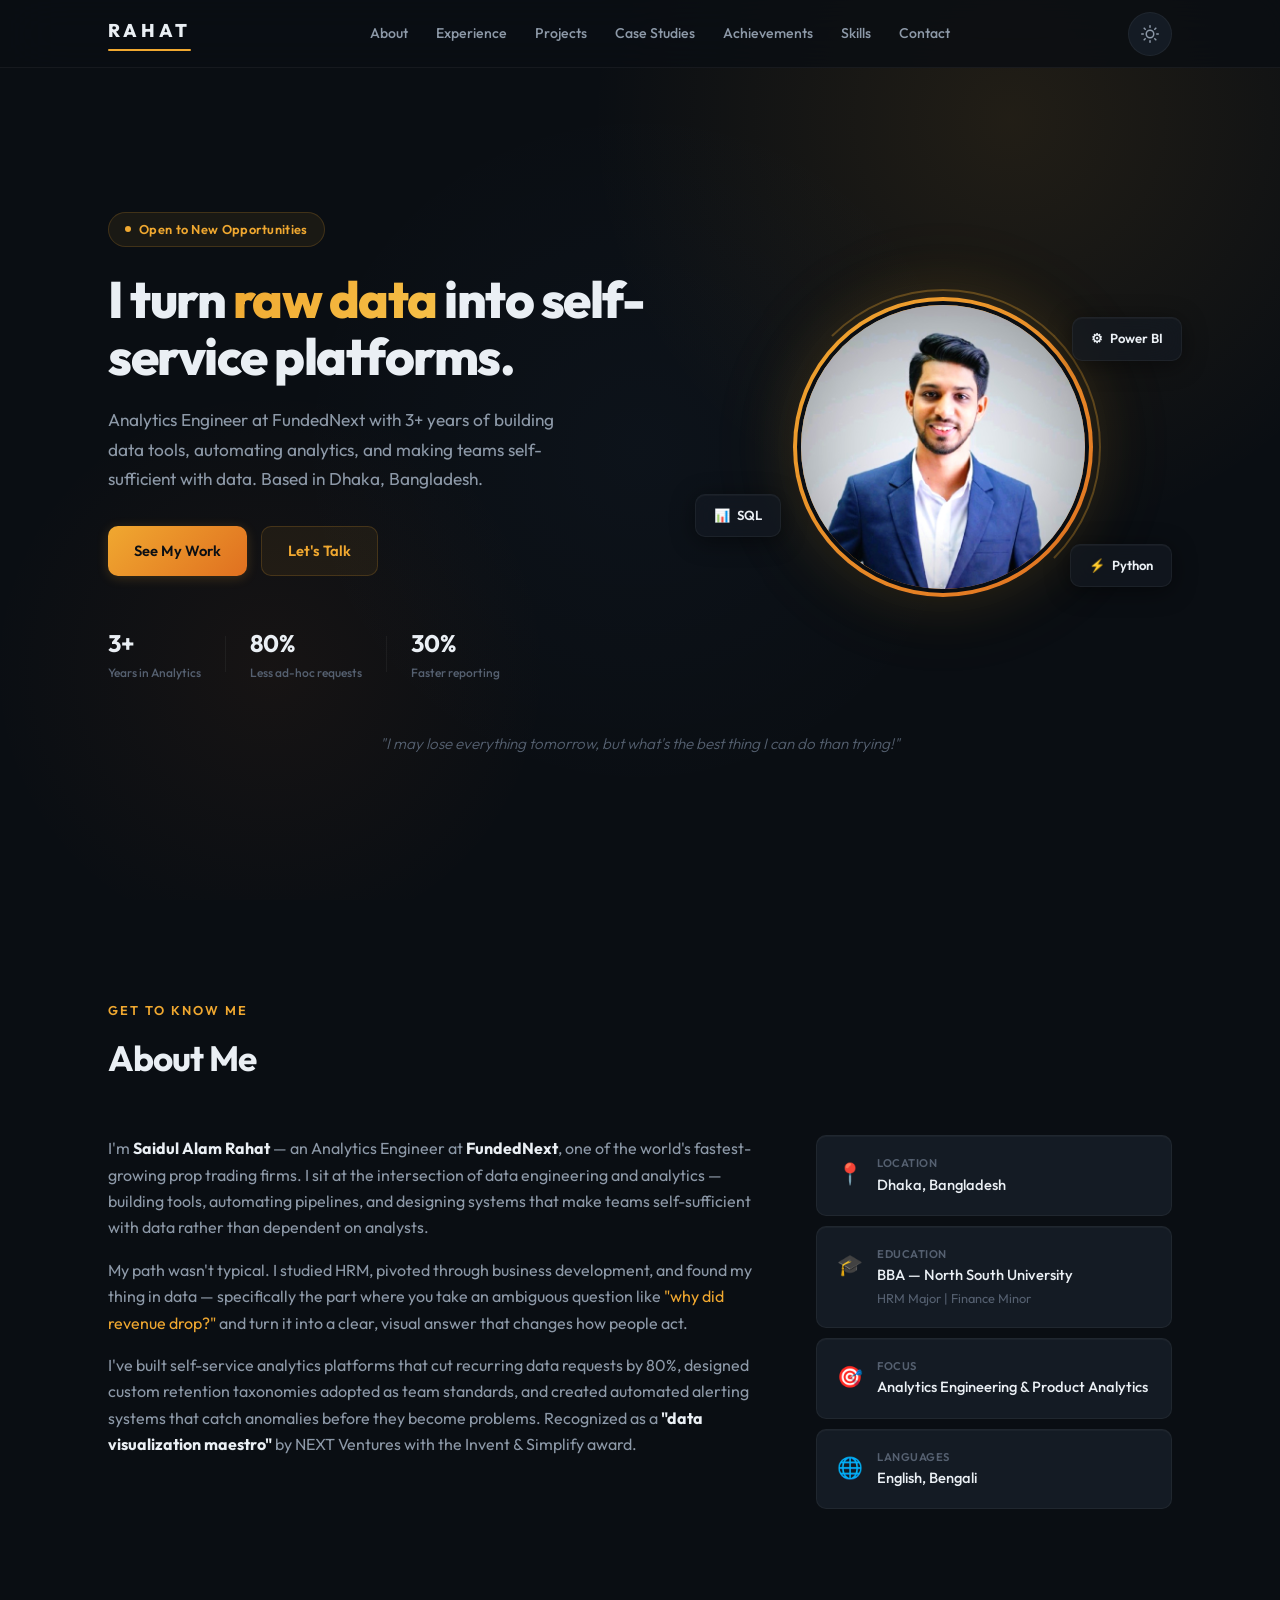
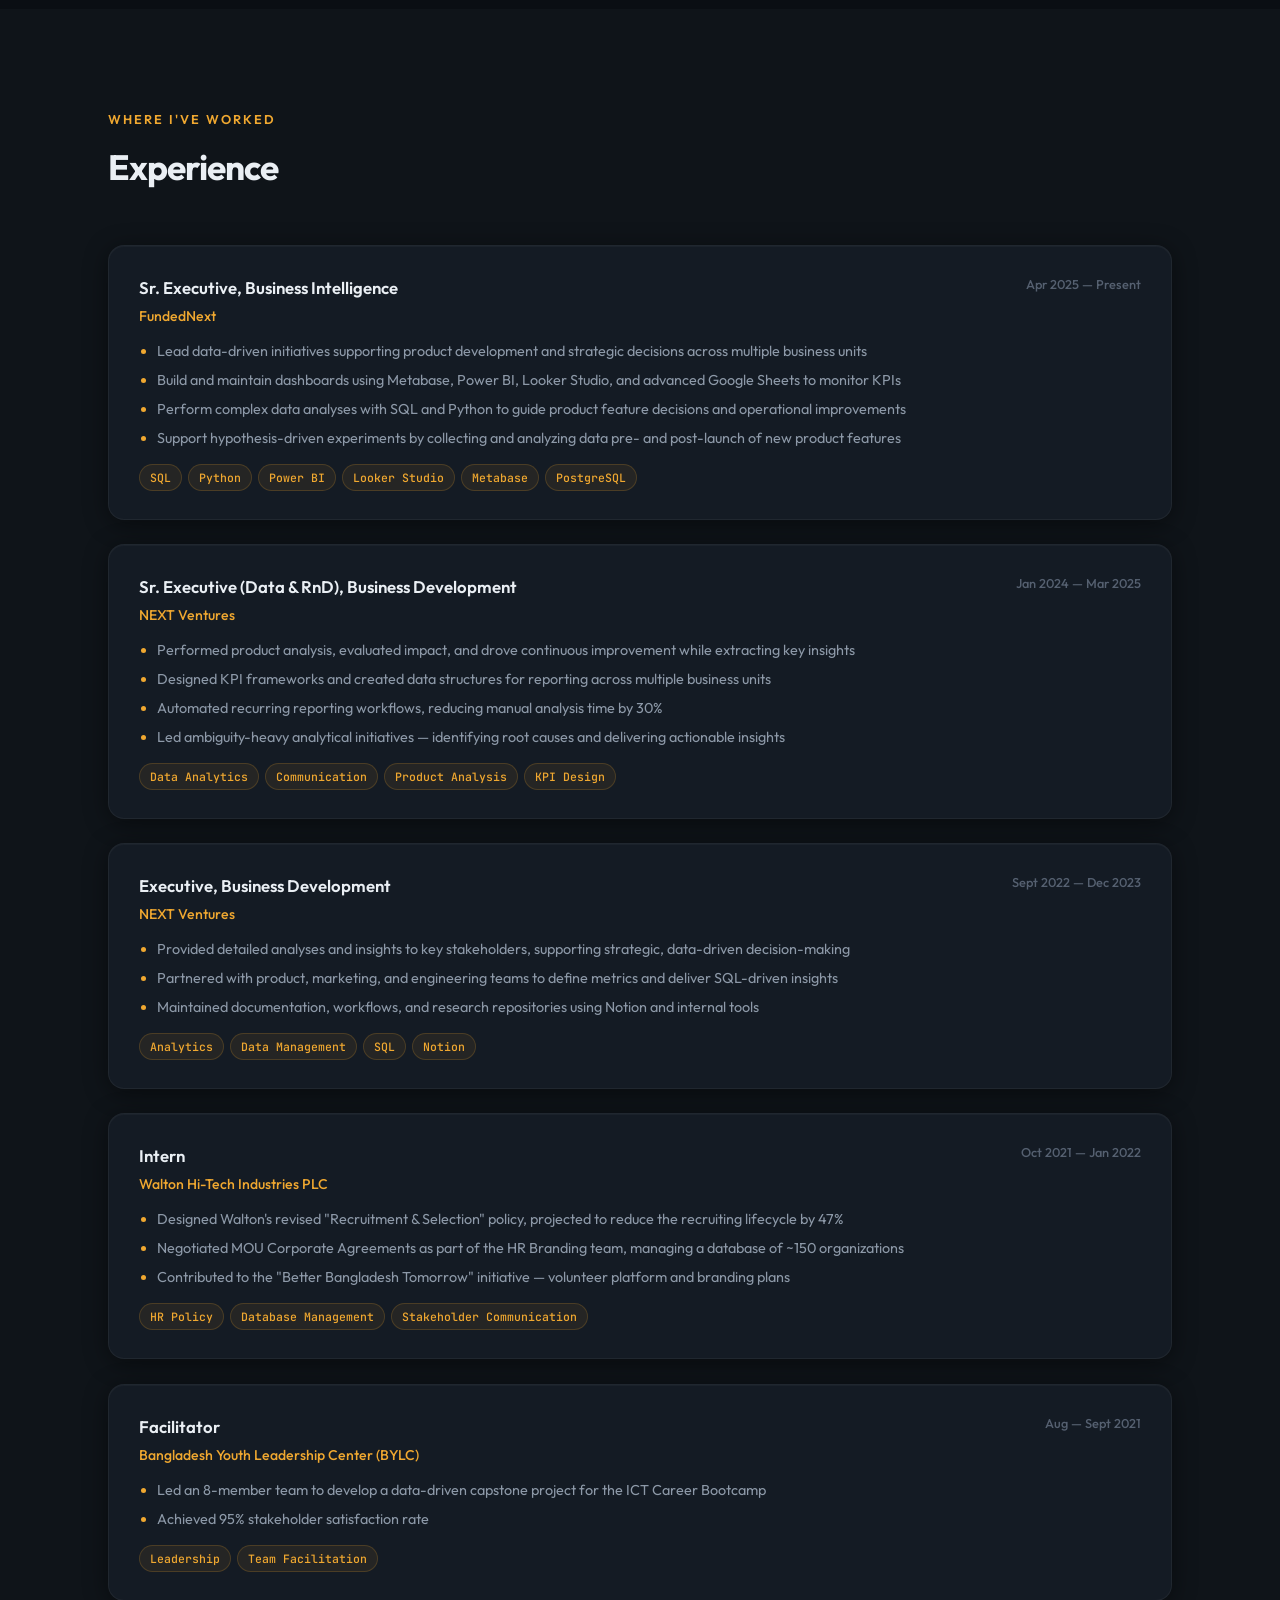
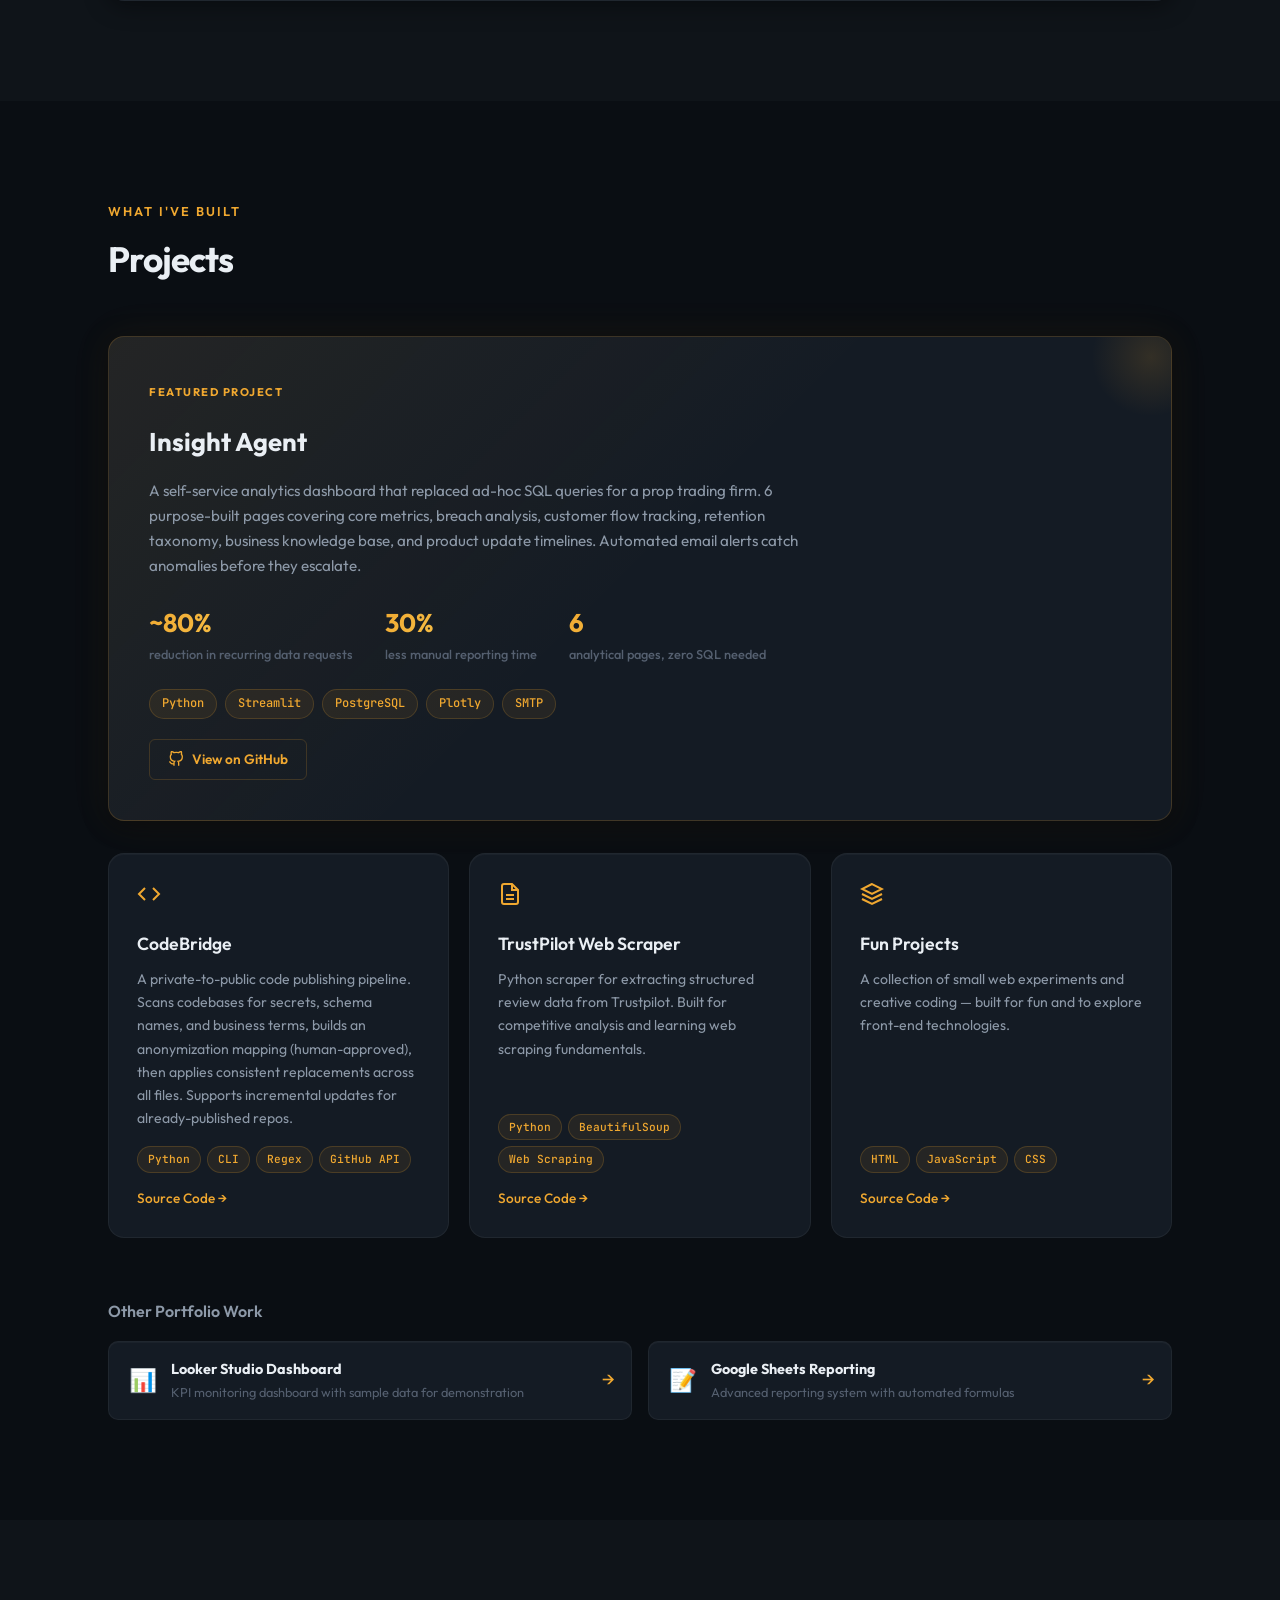
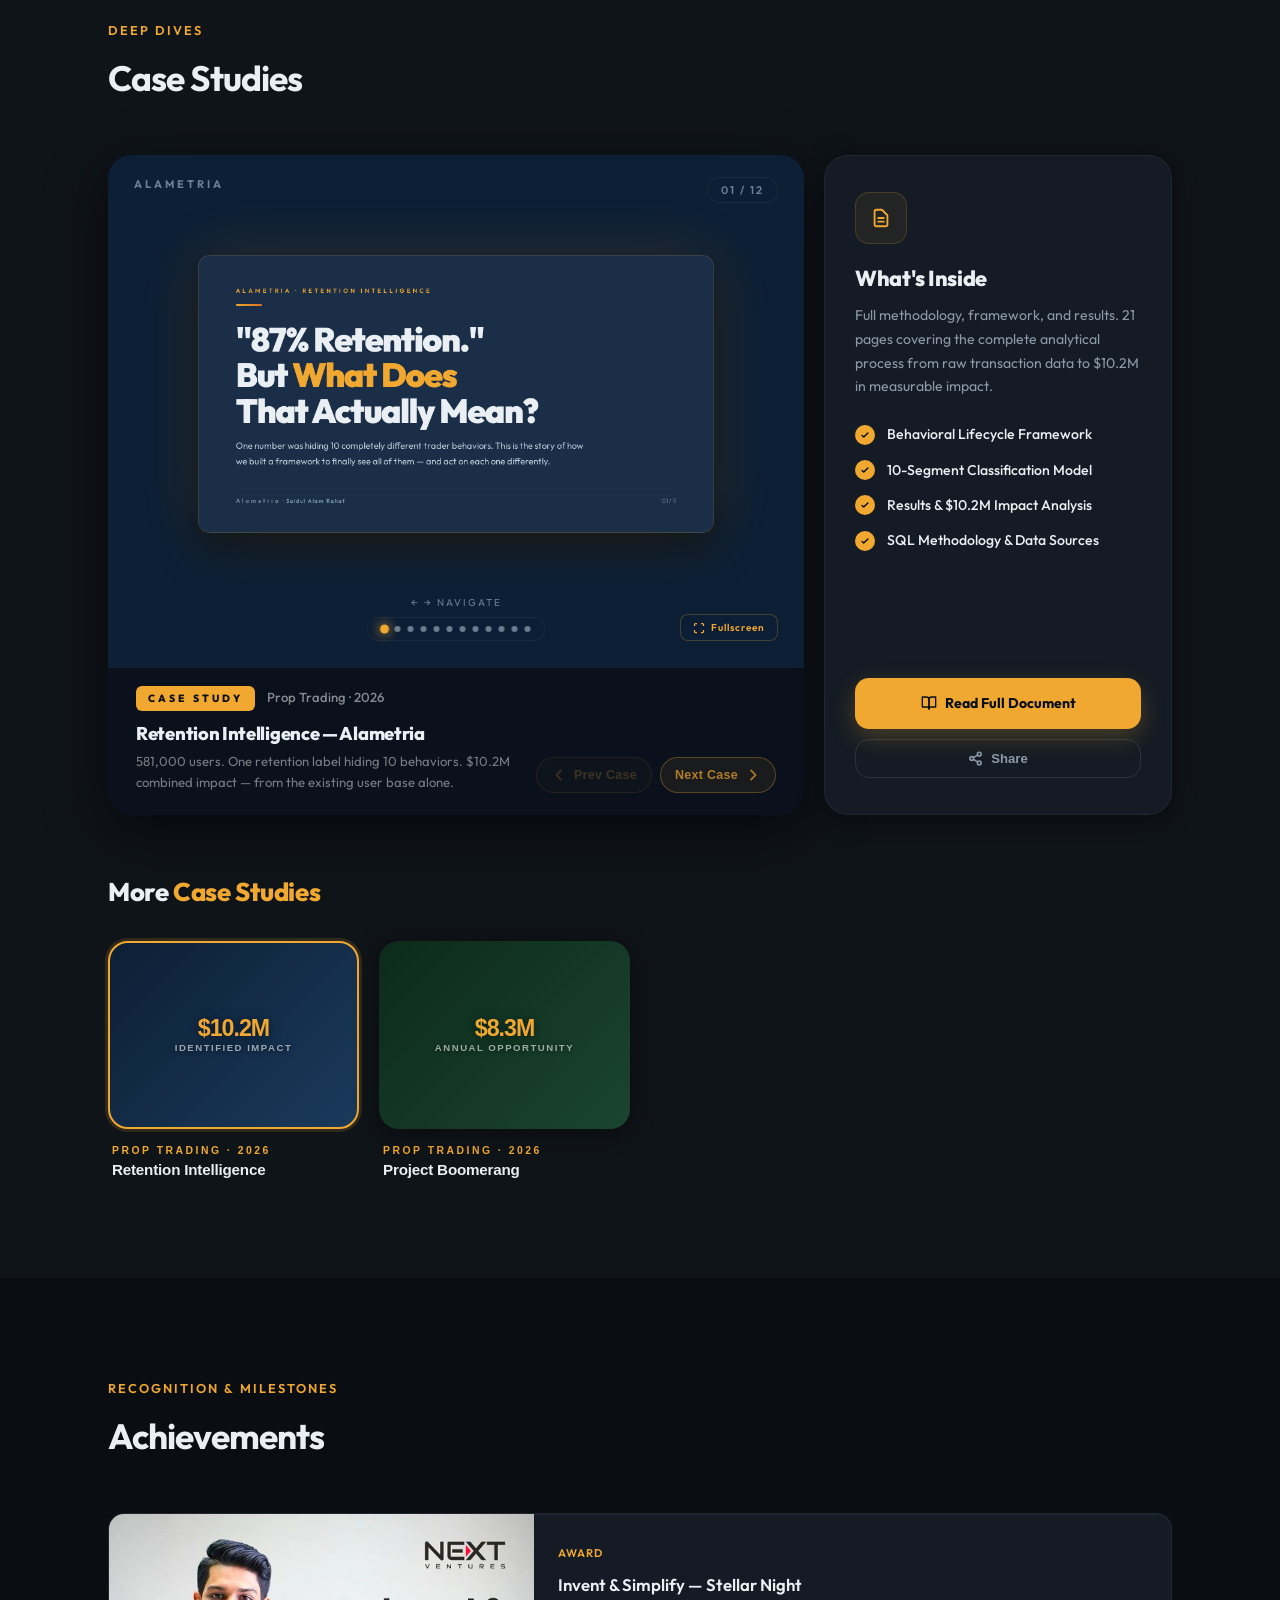
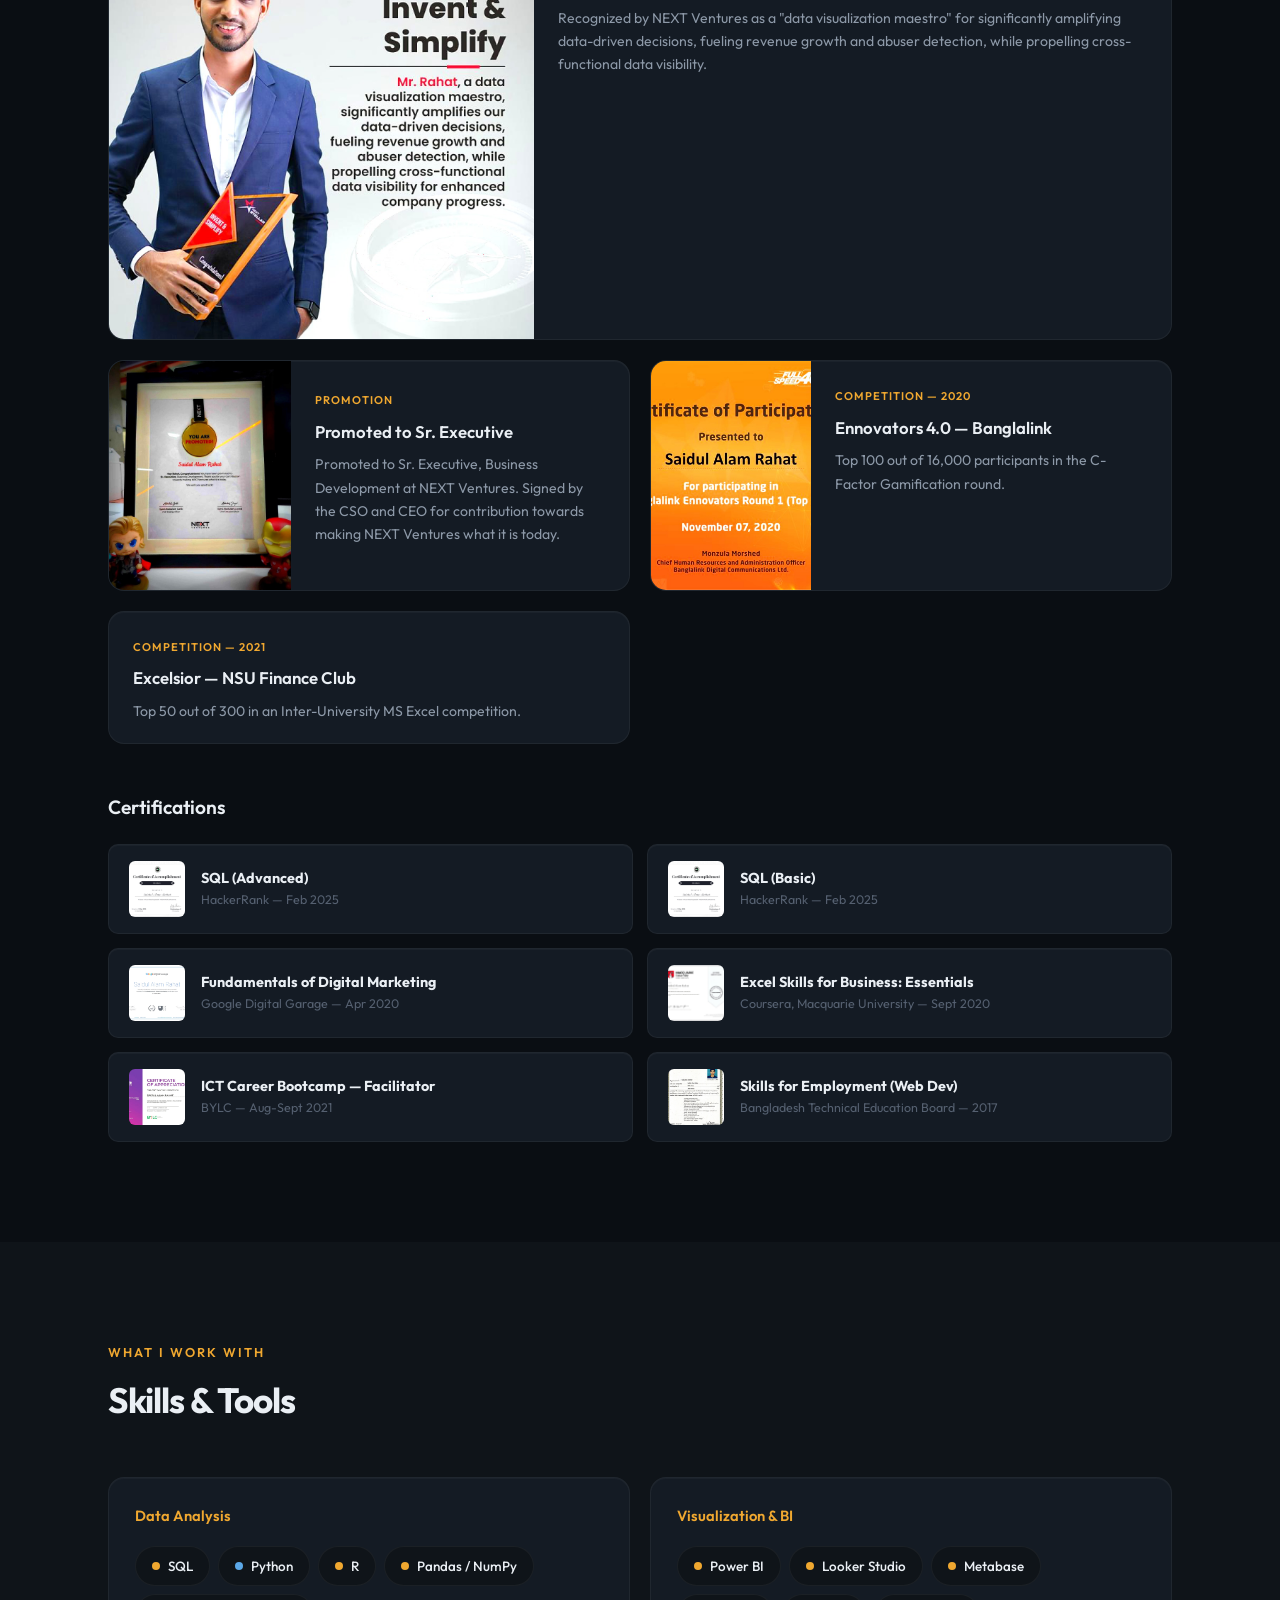
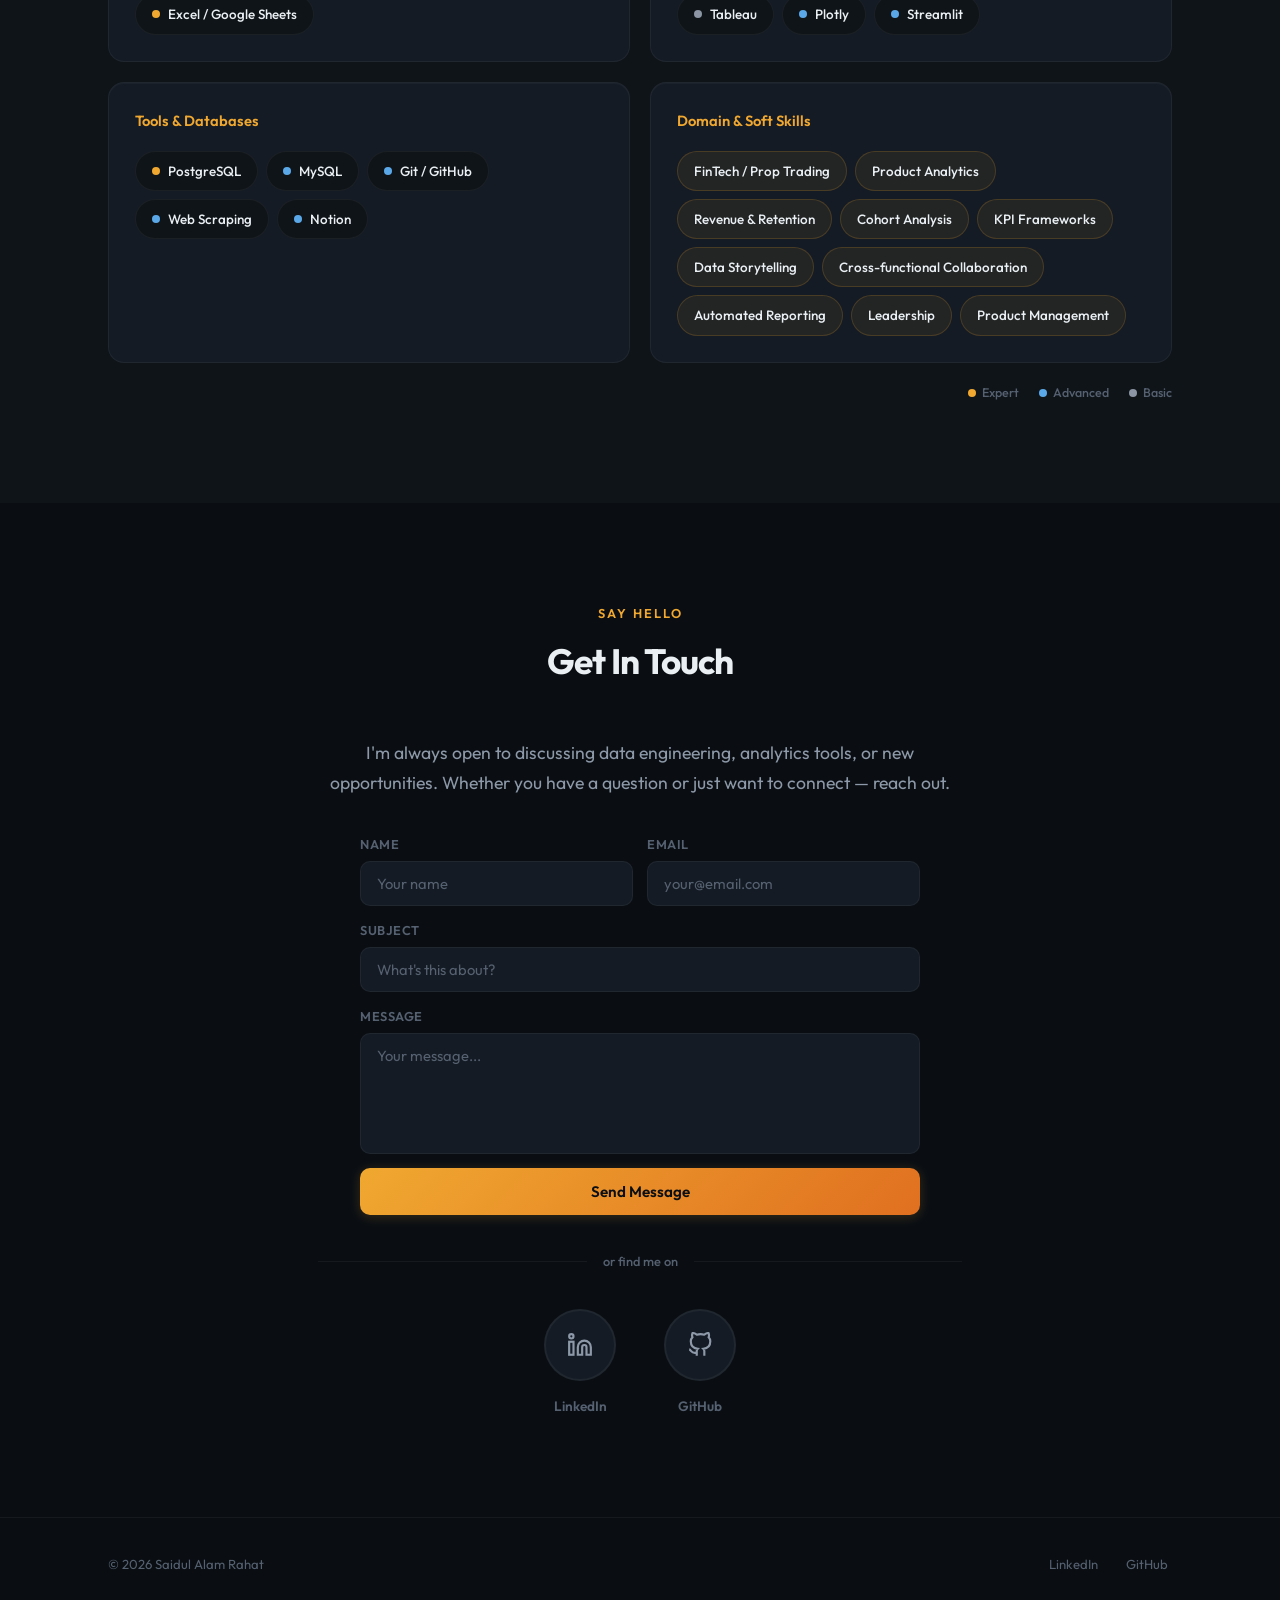
==== commit 8f864d19: "Add Project Boomerang case study and overhaul Case Studies section - Add full Boomerang case study: " ====
--- a/index.html
+++ b/index.html
@@ -48,6 +48,7 @@
         <a href="#about">About</a>
         <a href="#experience">Experience</a>
         <a href="#projects">Projects</a>
+        <a href="#case-studies">Case Studies</a>
         <a href="#achievements">Achievements</a>
         <a href="#skills">Skills</a>
         <a href="#contact">Contact</a>
@@ -69,6 +70,7 @@
     <a href="#about">About</a>
     <a href="#experience">Experience</a>
     <a href="#projects">Projects</a>
+    <a href="#case-studies">Case Studies</a>
     <a href="#achievements">Achievements</a>
     <a href="#skills">Skills</a>
     <a href="#contact">Contact</a>
@@ -417,8 +419,113 @@
     </div>
   </section>
 
+  <!-- Case Studies -->
+  <section class="section section-alt" id="case-studies">
+    <div class="container">
+      <span class="section-label">Deep dives</span>
+      <h2 class="section-title">Case Studies</h2>
+
+      <div class="cs-grid">
+
+        <!-- ── Featured card ── -->
+        <div class="cs-featured">
+          <div class="cs-featured-slides">
+            <iframe
+              id="csIframe"
+              src="case-studies/alametria/retention-intelligence-slides.html"
+              class="cs-featured-iframe"
+              title="Retention Intelligence Slides"
+              loading="lazy"
+              allowfullscreen
+            ></iframe>
+          </div>
+          <div class="cs-featured-bar">
+            <div class="cs-featured-meta">
+              <span class="cs-badge" id="csBadge">Case Study</span>
+              <span class="cs-badge-sub" id="csBadgeSub">Prop Trading · 2026</span>
+            </div>
+            <div class="cs-featured-bottom">
+              <div>
+                <h3 class="cs-featured-title" id="csTitle">Retention Intelligence — Alametria</h3>
+                <p class="cs-featured-desc" id="csDesc">581,000 users. One retention label hiding 10 behaviors. $10.2M combined impact — from the existing user base alone.</p>
+              </div>
+              <div class="cs-nav-arrows">
+                <button class="cs-arrow-btn" id="csPrev" aria-label="Previous case">
+                  <svg width="16" height="16" viewBox="0 0 24 24" fill="none" stroke="currentColor" stroke-width="2.5" stroke-linecap="round" stroke-linejoin="round"><path d="M15 19l-7-7 7-7"/></svg>
+                  Prev Case
+                </button>
+                <button class="cs-arrow-btn" id="csNext" aria-label="Next case">
+                  Next Case
+                  <svg width="16" height="16" viewBox="0 0 24 24" fill="none" stroke="currentColor" stroke-width="2.5" stroke-linecap="round" stroke-linejoin="round"><path d="M9 5l7 7-7 7"/></svg>
+                </button>
+              </div>
+            </div>
+          </div>
+        </div>
+
+        <!-- ── Sidebar card ── -->
+        <div class="cs-doc-card">
+          <div class="cs-doc-icon">
+            <svg width="22" height="22" viewBox="0 0 24 24" fill="none" stroke="currentColor" stroke-width="2" stroke-linecap="round" stroke-linejoin="round"><path d="M9 12h6m-6 4h6m2 5H7a2 2 0 0 1-2-2V5a2 2 0 0 1 2-2h5.586a1 1 0 0 1 .707.293l5.414 5.414a1 1 0 0 1 .293.707V19a2 2 0 0 1-2 2z"/></svg>
+          </div>
+          <h3 class="cs-doc-title" id="csDocTitle">What's Inside</h3>
+          <p class="cs-doc-desc" id="csDocDesc">Full methodology, framework, and results. 21 pages covering the complete analytical process from raw transaction data to $10.2M in measurable impact.</p>
+          <ul class="cs-checklist" id="csChecklist">
+            <li>
+              <span class="cs-check"><svg width="10" height="10" viewBox="0 0 24 24" fill="none" stroke="currentColor" stroke-width="3.5" stroke-linecap="round" stroke-linejoin="round"><path d="M5 13l4 4L19 7"/></svg></span>
+              Behavioral Lifecycle Framework
+            </li>
+            <li>
+              <span class="cs-check"><svg width="10" height="10" viewBox="0 0 24 24" fill="none" stroke="currentColor" stroke-width="3.5" stroke-linecap="round" stroke-linejoin="round"><path d="M5 13l4 4L19 7"/></svg></span>
+              10-Segment Classification Model
+            </li>
+            <li>
+              <span class="cs-check"><svg width="10" height="10" viewBox="0 0 24 24" fill="none" stroke="currentColor" stroke-width="3.5" stroke-linecap="round" stroke-linejoin="round"><path d="M5 13l4 4L19 7"/></svg></span>
+              Results &amp; $10.2M Impact Analysis
+            </li>
+            <li>
+              <span class="cs-check"><svg width="10" height="10" viewBox="0 0 24 24" fill="none" stroke="currentColor" stroke-width="3.5" stroke-linecap="round" stroke-linejoin="round"><path d="M5 13l4 4L19 7"/></svg></span>
+              SQL Methodology &amp; Data Sources
+            </li>
+          </ul>
+          <div class="cs-doc-actions">
+            <a href="case-studies/alametria/retention-intelligence-casestudy.html" target="_blank" class="cs-doc-btn" id="csReadBtn">
+              <svg width="16" height="16" viewBox="0 0 24 24" fill="none" stroke="currentColor" stroke-width="2" stroke-linecap="round" stroke-linejoin="round"><path d="M2 3h6a4 4 0 0 1 4 4v14a3 3 0 0 0-3-3H2z"/><path d="M22 3h-6a4 4 0 0 0-4 4v14a3 3 0 0 1 3-3h7z"/></svg>
+              Read Full Document
+            </a>
+            <div class="cs-share-wrap">
+              <button class="cs-dl-btn" id="csShareBtn">
+                <svg width="15" height="15" viewBox="0 0 24 24" fill="none" stroke="currentColor" stroke-width="2.5" stroke-linecap="round" stroke-linejoin="round"><circle cx="18" cy="5" r="3"/><circle cx="6" cy="12" r="3"/><circle cx="18" cy="19" r="3"/><line x1="8.59" y1="13.51" x2="15.42" y2="17.49"/><line x1="15.41" y1="6.51" x2="8.59" y2="10.49"/></svg>
+                Share
+              </button>
+              <div class="cs-share-menu" id="csShareMenu">
+                <a class="cs-share-item" id="csShareLinkedIn" href="#" target="_blank">
+                  <svg width="14" height="14" viewBox="0 0 24 24" fill="currentColor"><path d="M16 8a6 6 0 0 1 6 6v7h-4v-7a2 2 0 0 0-2-2 2 2 0 0 0-2 2v7h-4v-7a6 6 0 0 1 6-6z"/><rect x="2" y="9" width="4" height="12"/><circle cx="4" cy="4" r="2"/></svg>
+                  Share on LinkedIn
+                </a>
+                <a class="cs-share-item" id="csShareWhatsApp" href="#" target="_blank">
+                  <svg width="14" height="14" viewBox="0 0 24 24" fill="currentColor"><path d="M17.472 14.382c-.297-.149-1.758-.867-2.03-.967-.273-.099-.471-.148-.67.15-.197.297-.767.966-.94 1.164-.173.199-.347.223-.644.075-.297-.15-1.255-.463-2.39-1.475-.883-.788-1.48-1.761-1.653-2.059-.173-.297-.018-.458.13-.606.134-.133.298-.347.446-.52.149-.174.198-.298.298-.497.099-.198.05-.371-.025-.52-.075-.149-.669-1.612-.916-2.207-.242-.579-.487-.5-.669-.51-.173-.008-.371-.01-.57-.01-.198 0-.52.074-.792.372-.272.297-1.04 1.016-1.04 2.479 0 1.462 1.065 2.875 1.213 3.074.149.198 2.096 3.2 5.077 4.487.709.306 1.262.489 1.694.625.712.227 1.36.195 1.871.118.571-.085 1.758-.719 2.006-1.413.248-.694.248-1.289.173-1.413-.074-.124-.272-.198-.57-.347m-5.421 7.403h-.004a9.87 9.87 0 01-5.031-1.378l-.361-.214-3.741.982.998-3.648-.235-.374a9.86 9.86 0 01-1.51-5.26c.001-5.45 4.436-9.884 9.888-9.884 2.64 0 5.122 1.03 6.988 2.898a9.825 9.825 0 012.893 6.994c-.003 5.45-4.437 9.884-9.885 9.884m8.413-18.297A11.815 11.815 0 0012.05 0C5.495 0 .16 5.335.157 11.892c0 2.096.547 4.142 1.588 5.945L.057 24l6.305-1.654a11.882 11.882 0 005.683 1.448h.005c6.554 0 11.89-5.335 11.893-11.893a11.821 11.821 0 00-3.48-8.413z"/></svg>
+                  Share on WhatsApp
+                </a>
+                <button class="cs-share-item" onclick="csCopyLink()">
+                  <svg width="14" height="14" viewBox="0 0 24 24" fill="none" stroke="currentColor" stroke-width="2.5" stroke-linecap="round" stroke-linejoin="round"><path d="M10 13a5 5 0 0 0 7.54.54l3-3a5 5 0 0 0-7.07-7.07l-1.72 1.71"/><path d="M14 11a5 5 0 0 0-7.54-.54l-3 3a5 5 0 0 0 7.07 7.07l1.71-1.71"/></svg>
+                  <span id="csCopyText">Copy Link</span>
+                </button>
+              </div>
+            </div>
+          </div>
+        </div>
+
+      </div>
+
+      <!-- ── More Case Studies ── populated by JS ── -->
+      <div class="cs-more" id="csMore"></div>
+
+    </div>
+  </section>
+
   <!-- Achievements -->
-  <section class="section section-alt" id="achievements">
+  <section class="section" id="achievements">
     <div class="container">
       <span class="section-label">Recognition & milestones</span>
       <h2 class="section-title">Achievements</h2>
@@ -520,7 +627,7 @@
   </section>
 
   <!-- Skills -->
-  <section class="section" id="skills">
+  <section class="section section-alt" id="skills">
     <div class="container">
       <span class="section-label">What I work with</span>
       <h2 class="section-title">Skills & Tools</h2>
@@ -584,7 +691,7 @@
   </section>
 
   <!-- Contact -->
-  <section class="section section-alt" id="contact">
+  <section class="section" id="contact">
     <div class="container contact-container">
       <span class="section-label">Say hello</span>
       <h2 class="section-title">Get In Touch</h2>
@@ -643,5 +750,6 @@
   </footer>
 
   <script src="script.js"></script>
+  <script src="https://rahat-bot-api.vercel.app/widget.js" defer></script>
 </body>
 </html>
--- a/style.css
+++ b/style.css
@@ -970,3 +970,529 @@
 @media (max-width: 480px) {
   .form-row { grid-template-columns: 1fr; }
 }
+
+/* ============================================
+   Case Studies
+   ============================================ */
+
+/* Main grid */
+.cs-grid {
+  display: grid;
+  grid-template-columns: 8fr 4fr;
+  gap: 20px;
+  align-items: stretch;
+}
+
+/* ── Featured card ── always dark regardless of site theme ── */
+.cs-featured {
+  display: flex;
+  flex-direction: column;
+  border-radius: 24px;
+  height: 660px;
+  overflow: hidden;
+  box-shadow: var(--shadow-lg);
+  background: #0a111c;
+  overflow: hidden;
+}
+
+.cs-featured-slides {
+  position: relative;
+  width: 100%;
+  flex: 1;
+  min-height: 0;
+  background: #0d1f35;
+}
+
+.cs-featured-iframe {
+  position: absolute;
+  inset: 0;
+  width: 100%;
+  height: 100%;
+  border: none;
+  display: block;
+}
+
+.cs-featured-bar {
+  background: #0a111c;
+  padding: 18px 28px 22px;
+  border-top: 1px solid rgba(255,255,255,0.06);
+}
+
+.cs-featured-meta {
+  display: flex;
+  align-items: center;
+  gap: 12px;
+  margin-bottom: 12px;
+}
+
+.cs-badge {
+  display: inline-block;
+  background: var(--accent);
+  color: #0a0e13;
+  font-size: 0.65rem;
+  font-weight: 800;
+  letter-spacing: 3px;
+  text-transform: uppercase;
+  padding: 4px 12px;
+  border-radius: 6px;
+}
+
+.cs-badge-sub {
+  font-size: 0.82rem;
+  color: rgba(255,255,255,0.5);
+  font-weight: 500;
+}
+
+/* cs-featured is always dark — these overrides are safe */
+
+.cs-featured-bottom {
+  display: flex;
+  align-items: flex-end;
+  justify-content: space-between;
+  gap: 20px;
+}
+
+.cs-featured-title {
+  font-size: 1.15rem;
+  font-weight: 800;
+  color: #eaeff4;
+  letter-spacing: -0.3px;
+  line-height: 1.2;
+  margin-bottom: 6px;
+}
+
+.cs-featured-desc {
+  font-size: 0.82rem;
+  color: rgba(255,255,255,0.45);
+  line-height: 1.6;
+  max-width: 480px;
+  display: -webkit-box;
+  -webkit-line-clamp: 2;
+  -webkit-box-orient: vertical;
+  overflow: hidden;
+}
+
+.cs-featured-actions {
+  display: flex;
+  align-items: center;
+  gap: 10px;
+  flex-shrink: 0;
+}
+
+.cs-view-btn {
+  display: inline-flex;
+  align-items: center;
+  gap: 8px;
+  background: #fff;
+  color: #111;
+  font-size: 0.82rem;
+  font-weight: 700;
+  padding: 9px 20px;
+  border-radius: 10px;
+  text-decoration: none;
+  white-space: nowrap;
+  transition: background 0.2s, transform 0.2s;
+}
+
+.cs-view-btn:hover {
+  background: #f0f0f0;
+  transform: translateY(-1px);
+}
+
+.cs-nav-arrows {
+  display: flex;
+  align-items: center;
+  gap: 8px;
+}
+
+.cs-arrow-btn:disabled {
+  opacity: 0.3;
+  cursor: not-allowed;
+  pointer-events: none;
+}
+
+.cs-arrow-btn {
+  display: flex;
+  align-items: center;
+  gap: 7px;
+  height: 36px;
+  padding: 0 14px;
+  border-radius: 20px;
+  border: 1.5px solid rgba(240,168,48,0.3);
+  background: rgba(240,168,48,0.07);
+  color: rgba(240,168,48,0.7);
+  font-size: 0.78rem;
+  font-weight: 600;
+  letter-spacing: 0.3px;
+  cursor: pointer;
+  white-space: nowrap;
+  transition: background 0.18s, border-color 0.18s, color 0.18s;
+  flex-shrink: 0;
+}
+
+.cs-arrow-btn:hover {
+  background: rgba(240,168,48,0.14);
+  border-color: rgba(240,168,48,0.55);
+  color: var(--accent);
+}
+
+.cs-arrow-btn:active {
+  background: rgba(240,168,48,0.2);
+}
+
+
+/* ── Sidebar doc card ── */
+.cs-doc-card {
+  background: var(--bg-card);
+  border: 1px solid var(--border);
+  border-radius: 24px;
+  padding: 36px 30px;
+  display: flex;
+  flex-direction: column;
+  box-shadow: var(--shadow);
+}
+
+.cs-doc-icon {
+  width: 52px;
+  height: 52px;
+  border-radius: 14px;
+  background: var(--accent-bg);
+  border: 1px solid var(--tag-border);
+  display: flex;
+  align-items: center;
+  justify-content: center;
+  color: var(--accent);
+  margin-bottom: 22px;
+  flex-shrink: 0;
+}
+
+.cs-doc-title {
+  font-size: 1.35rem;
+  font-weight: 800;
+  color: var(--text);
+  line-height: 1.2;
+  margin-bottom: 12px;
+  letter-spacing: -0.3px;
+}
+
+.cs-doc-desc {
+  font-size: 0.88rem;
+  color: var(--text-2);
+  line-height: 1.7;
+  margin-bottom: 24px;
+}
+
+.cs-checklist {
+  list-style: none;
+  display: flex;
+  flex-direction: column;
+  gap: 12px;
+  margin-bottom: 28px;
+  flex: 1;
+}
+
+.cs-checklist li {
+  display: flex;
+  align-items: center;
+  gap: 12px;
+  font-size: 0.88rem;
+  font-weight: 500;
+  color: var(--text);
+}
+
+.cs-check {
+  width: 20px;
+  height: 20px;
+  border-radius: 50%;
+  background: var(--accent);
+  display: flex;
+  align-items: center;
+  justify-content: center;
+  flex-shrink: 0;
+  color: #fff;
+}
+
+[data-theme="dark"] .cs-check { color: #0a0e13; }
+
+/* ── Light mode overrides for case studies ── */
+[data-theme="light"] .cs-doc-card {
+  border-color: rgba(0,0,0,0.1);
+  box-shadow: 0 4px 32px rgba(0,0,0,0.07), 0 1px 0 rgba(0,0,0,0.04);
+}
+
+[data-theme="light"] .cs-doc-btn {
+  box-shadow: 0 8px 24px rgba(200,122,20,0.22);
+}
+
+[data-theme="light"] .cs-dl-btn {
+  border-color: rgba(0,0,0,0.18);
+  color: var(--text-2);
+}
+
+[data-theme="light"] .cs-dl-btn:hover {
+  border-color: var(--accent);
+  color: var(--accent);
+}
+
+/* cs-badge-sub lives inside always-dark cs-featured — no light override needed */
+
+.cs-doc-actions {
+  display: flex;
+  flex-direction: column;
+  gap: 10px;
+}
+
+.cs-doc-btn {
+  display: flex;
+  align-items: center;
+  justify-content: center;
+  gap: 8px;
+  padding: 14px 20px;
+  background: var(--accent);
+  color: #fff;
+  font-size: 0.88rem;
+  font-weight: 700;
+  border-radius: 14px;
+  text-decoration: none;
+  transition: opacity 0.2s, transform 0.2s;
+  box-shadow: 0 8px 24px rgba(240,168,48,0.25);
+}
+
+[data-theme="dark"] .cs-doc-btn { color: #0a0e13; }
+
+.cs-doc-btn:hover {
+  opacity: 0.9;
+  transform: translateY(-1px);
+}
+
+.cs-dl-btn {
+  display: flex;
+  align-items: center;
+  justify-content: center;
+  gap: 8px;
+  width: 100%;
+  padding: 11px 20px;
+  background: transparent;
+  color: var(--text-2);
+  font-size: 0.82rem;
+  font-weight: 600;
+  border-radius: 14px;
+  border: 1px solid var(--border-h);
+  text-decoration: none;
+  cursor: pointer;
+  transition: border-color 0.2s, color 0.2s;
+}
+
+.cs-dl-btn:hover {
+  border-color: var(--accent);
+  color: var(--accent);
+}
+
+/* ── Share dropdown ── */
+.cs-share-wrap {
+  position: relative;
+  width: 100%;
+}
+
+.cs-share-menu {
+  display: none;
+  position: fixed;
+  min-width: 190px;
+  background: var(--bg-card);
+  border: 1px solid var(--border-h);
+  border-radius: 14px;
+  box-shadow: var(--shadow-lg);
+  padding: 6px;
+  z-index: 999;
+}
+
+.cs-share-menu.open { display: block; }
+
+.cs-share-item {
+  display: flex;
+  align-items: center;
+  gap: 10px;
+  width: 100%;
+  padding: 9px 12px;
+  border-radius: 10px;
+  font-size: 0.82rem;
+  font-weight: 600;
+  color: var(--text-2);
+  text-decoration: none;
+  background: none;
+  border: none;
+  cursor: pointer;
+  transition: background 0.15s, color 0.15s;
+  text-align: left;
+}
+
+.cs-share-item:hover {
+  background: var(--accent-bg);
+  color: var(--accent);
+}
+
+/* ── More Portfolio Work ── */
+.cs-more {
+  margin-top: 56px;
+}
+
+.cs-more-header {
+  margin-bottom: 28px;
+}
+
+.cs-more-header h3 {
+  font-size: 1.6rem;
+  font-weight: 800;
+  color: var(--text);
+  letter-spacing: -0.4px;
+}
+
+.cs-more-header h3 span {
+  color: var(--accent);
+}
+
+.cs-more-grid {
+  display: grid;
+  grid-template-columns: repeat(4, 1fr);
+  gap: 20px;
+}
+
+.cs-more-card {
+  display: block;
+  cursor: pointer;
+  background: none;
+  border: none;
+  padding: 0;
+  text-align: left;
+}
+
+.cs-more-card.cs-more-active .cs-more-thumb {
+  border: 2px solid var(--accent);
+  box-shadow: 0 0 0 3px rgba(240,168,48,0.15);
+}
+
+.cs-more-thumb {
+  position: relative;
+  aspect-ratio: 4 / 3;
+  border-radius: 20px;
+  overflow: hidden;
+  margin-bottom: 16px;
+  display: flex;
+  align-items: center;
+  justify-content: center;
+  box-shadow: var(--shadow);
+  transition: transform 0.3s var(--ease);
+}
+
+.cs-more-card:hover .cs-more-thumb {
+  transform: translateY(-4px);
+  box-shadow: var(--shadow-lg);
+}
+
+/* Stat overlay inside thumbnail */
+.cs-more-stat {
+  position: absolute;
+  inset: 0;
+  display: flex;
+  flex-direction: column;
+  align-items: center;
+  justify-content: center;
+  gap: 2px;
+  pointer-events: none;
+}
+
+.cs-more-stat-num {
+  font-size: 1.45rem;
+  font-weight: 900;
+  color: #f0a830;
+  letter-spacing: -1px;
+  line-height: 1;
+  text-shadow: 0 2px 12px rgba(0,0,0,0.6);
+}
+
+.cs-more-stat-lbl {
+  font-size: 0.6rem;
+  font-weight: 700;
+  color: rgba(255,255,255,0.6);
+  letter-spacing: 1.5px;
+  text-transform: uppercase;
+  text-shadow: 0 1px 4px rgba(0,0,0,0.5);
+}
+
+/* cs-more-thumb has a dark gradient bg regardless of theme — these colors are intentional */
+
+.cs-more-hover {
+  position: absolute;
+  inset: 0;
+  background: rgba(0,0,0,0.5);
+  display: flex;
+  align-items: center;
+  justify-content: center;
+  opacity: 0;
+  transition: opacity 0.3s;
+}
+
+.cs-more-card:hover .cs-more-hover { opacity: 1; }
+
+.cs-more-arrow {
+  width: 48px;
+  height: 48px;
+  border-radius: 50%;
+  background: #fff;
+  display: flex;
+  align-items: center;
+  justify-content: center;
+  color: var(--accent);
+  transform: translateY(8px);
+  transition: transform 0.3s;
+}
+
+.cs-more-card:hover .cs-more-arrow { transform: translateY(0); }
+
+.cs-more-info { padding: 0 4px; }
+
+.cs-more-tag {
+  display: block;
+  font-size: 0.65rem;
+  font-weight: 800;
+  letter-spacing: 2.5px;
+  text-transform: uppercase;
+  color: var(--accent);
+  margin-bottom: 5px;
+}
+
+.cs-more-card h4 {
+  font-size: 0.95rem;
+  font-weight: 700;
+  color: var(--text);
+  transition: color 0.2s;
+  letter-spacing: -0.2px;
+}
+
+.cs-more-card:hover h4 { color: var(--accent); }
+
+/* Responsive */
+@media (max-width: 960px) {
+  .cs-grid { grid-template-columns: 1fr; }
+  .cs-more-grid { grid-template-columns: repeat(2, 1fr); }
+}
+
+@media (max-width: 640px) {
+  .cs-featured-bottom { flex-direction: column; align-items: flex-start; gap: 14px; }
+  .cs-doc-card { padding: 24px 20px; }
+  .cs-more-grid { grid-template-columns: repeat(2, 1fr); gap: 14px; }
+}
+
+@media (max-width: 480px) {
+  .cs-featured { height: auto; min-height: 380px; }
+  .cs-featured-bar { padding: 14px 18px 18px; }
+  .cs-featured-title { font-size: 1rem; }
+  .cs-featured-desc { font-size: 0.78rem; }
+  .cs-featured-actions { flex-direction: column; align-items: stretch; gap: 8px; width: 100%; }
+  .cs-arrow-btn { justify-content: center; padding: 0 10px; font-size: 0.72rem; }
+  .cs-doc-card { padding: 18px 14px; }
+  .cs-doc-title { font-size: 1.1rem; }
+  .cs-more-grid { grid-template-columns: 1fr; gap: 12px; }
+  .cs-more-stat-num { font-size: 1.15rem; }
+  .cs-share-menu { max-width: 88vw; }
+}
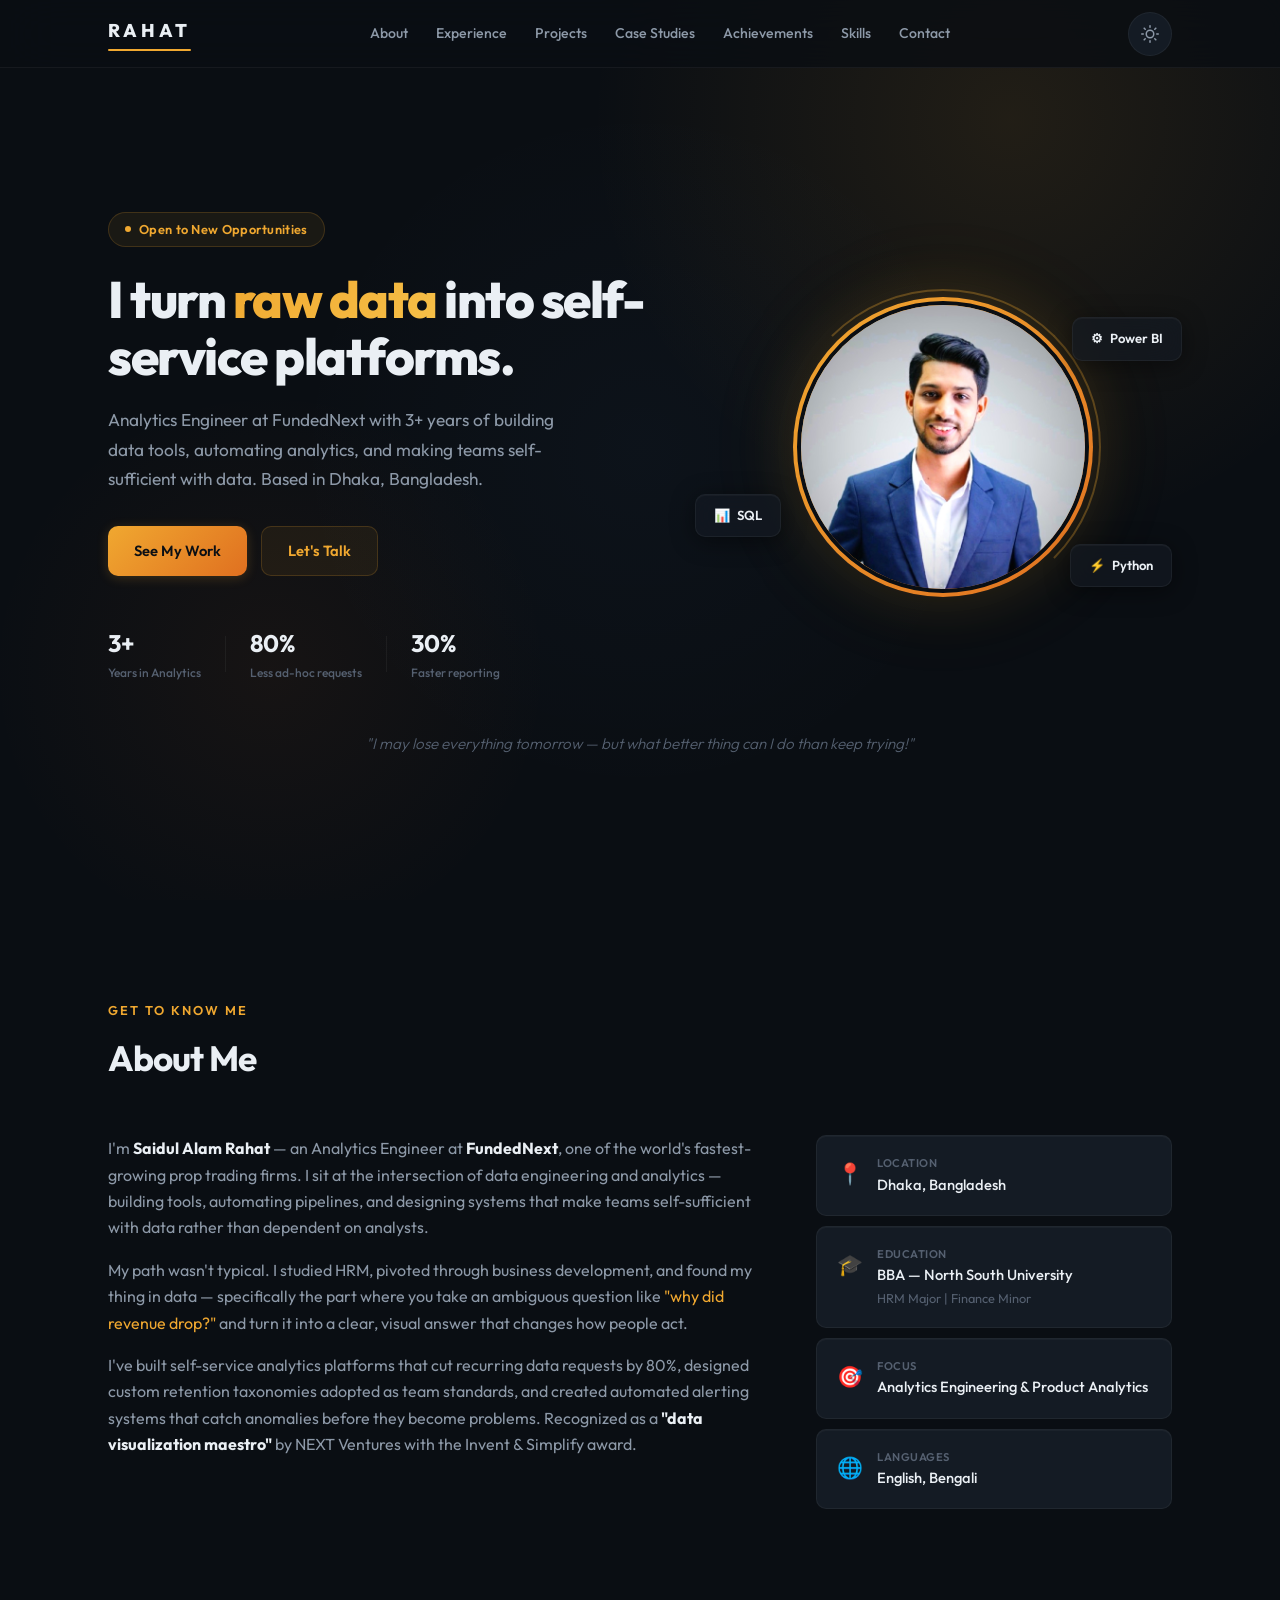
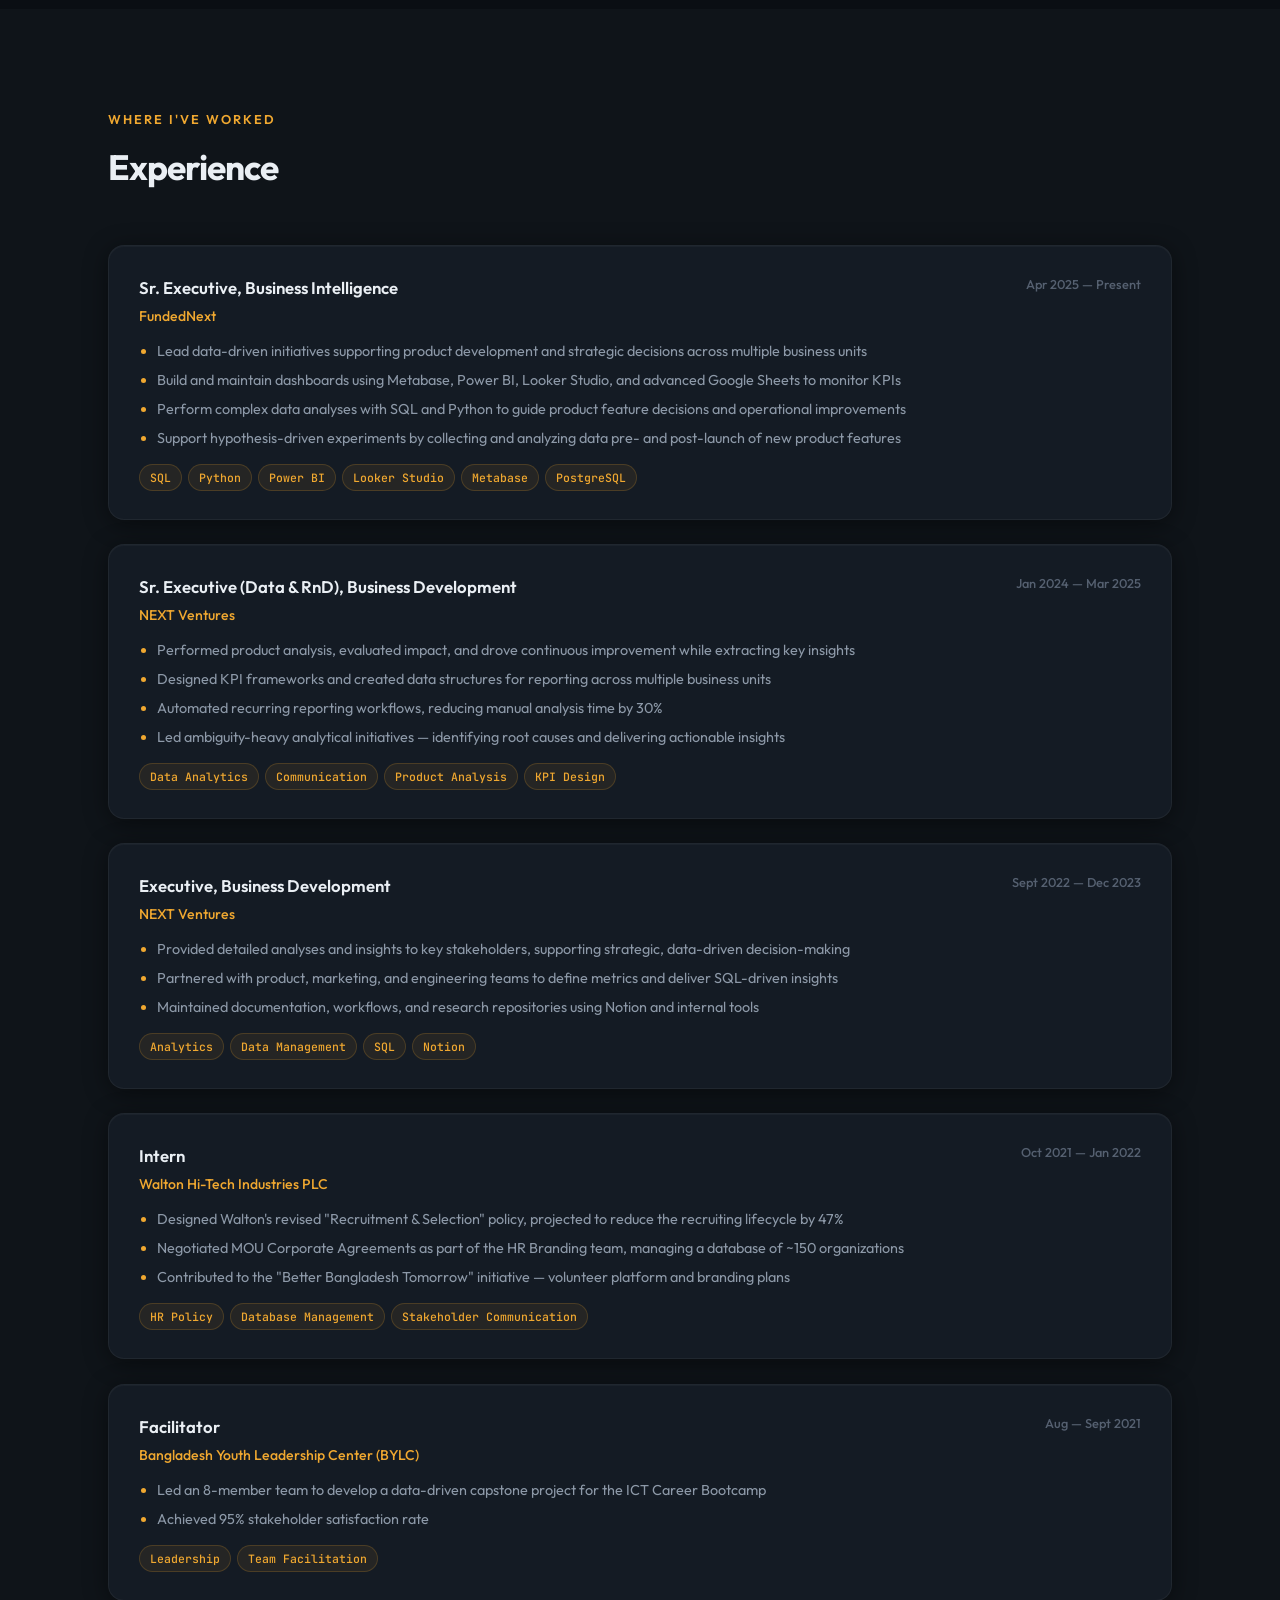
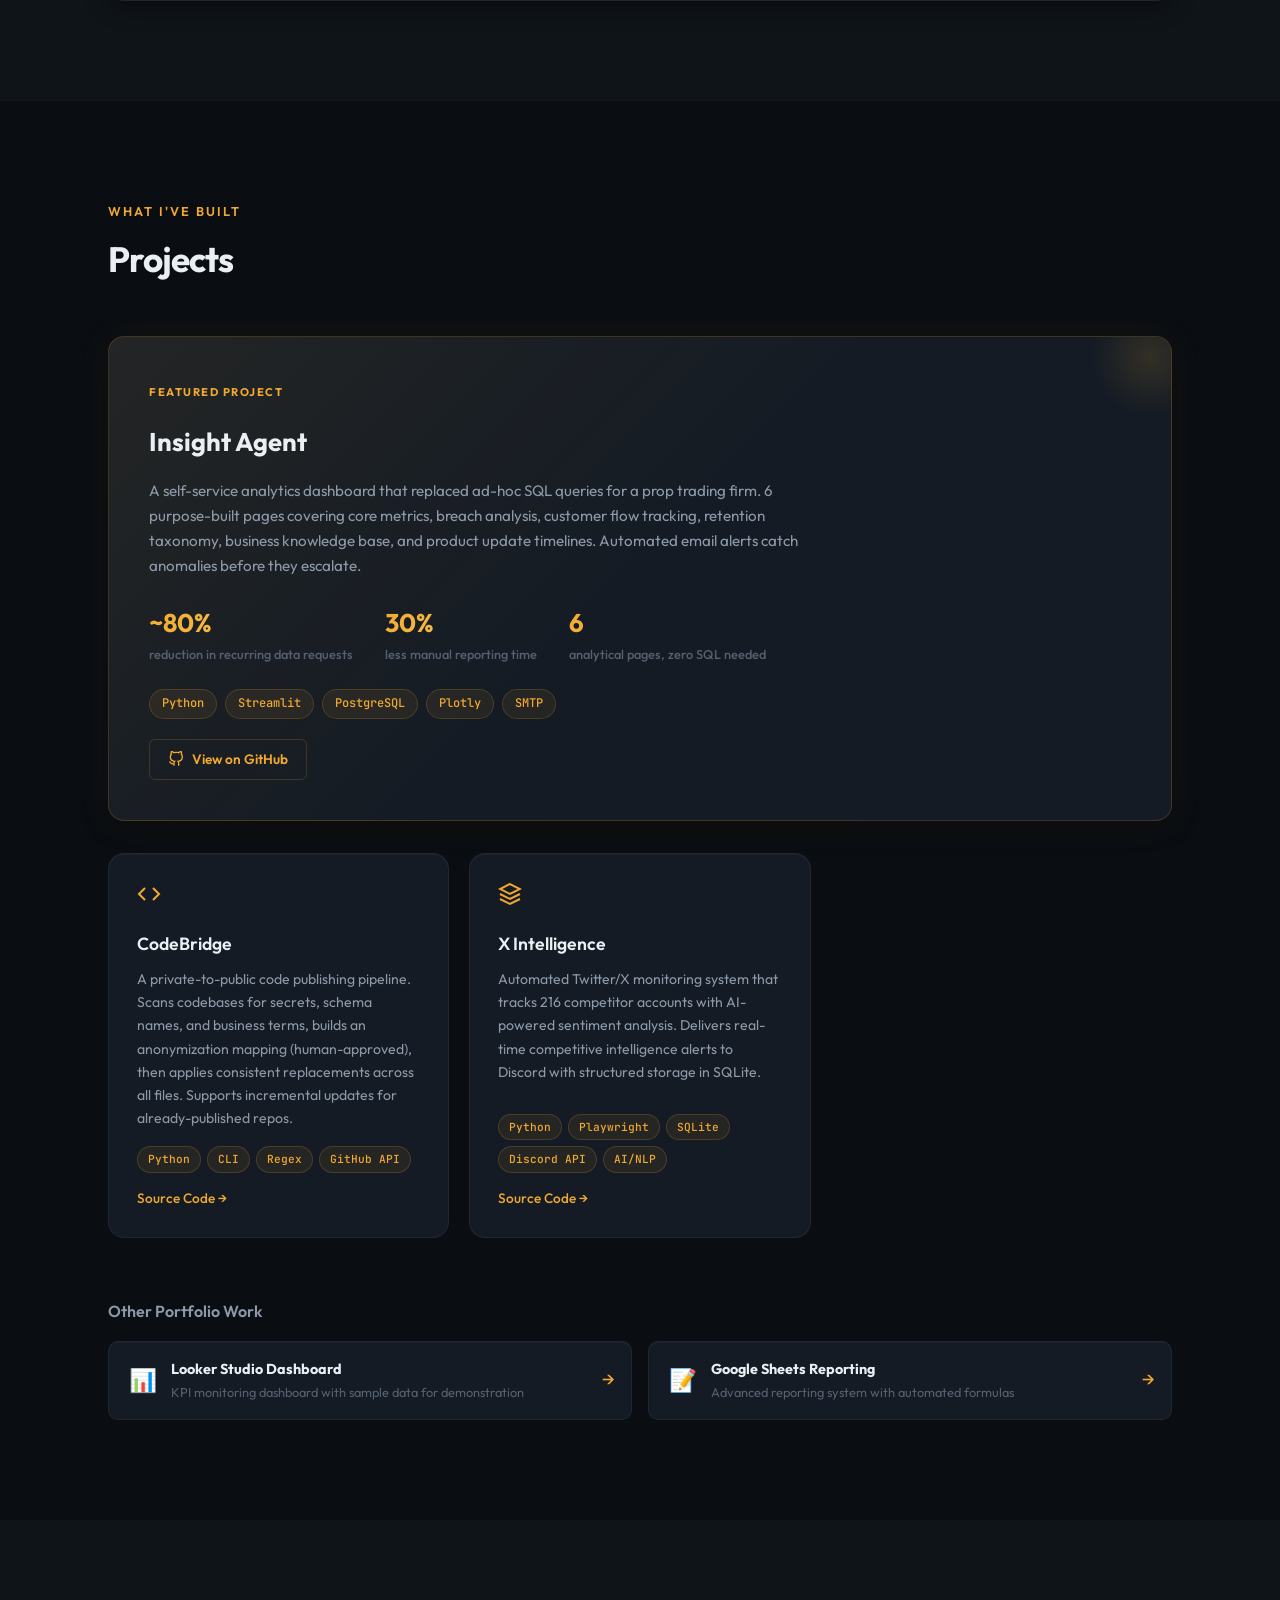
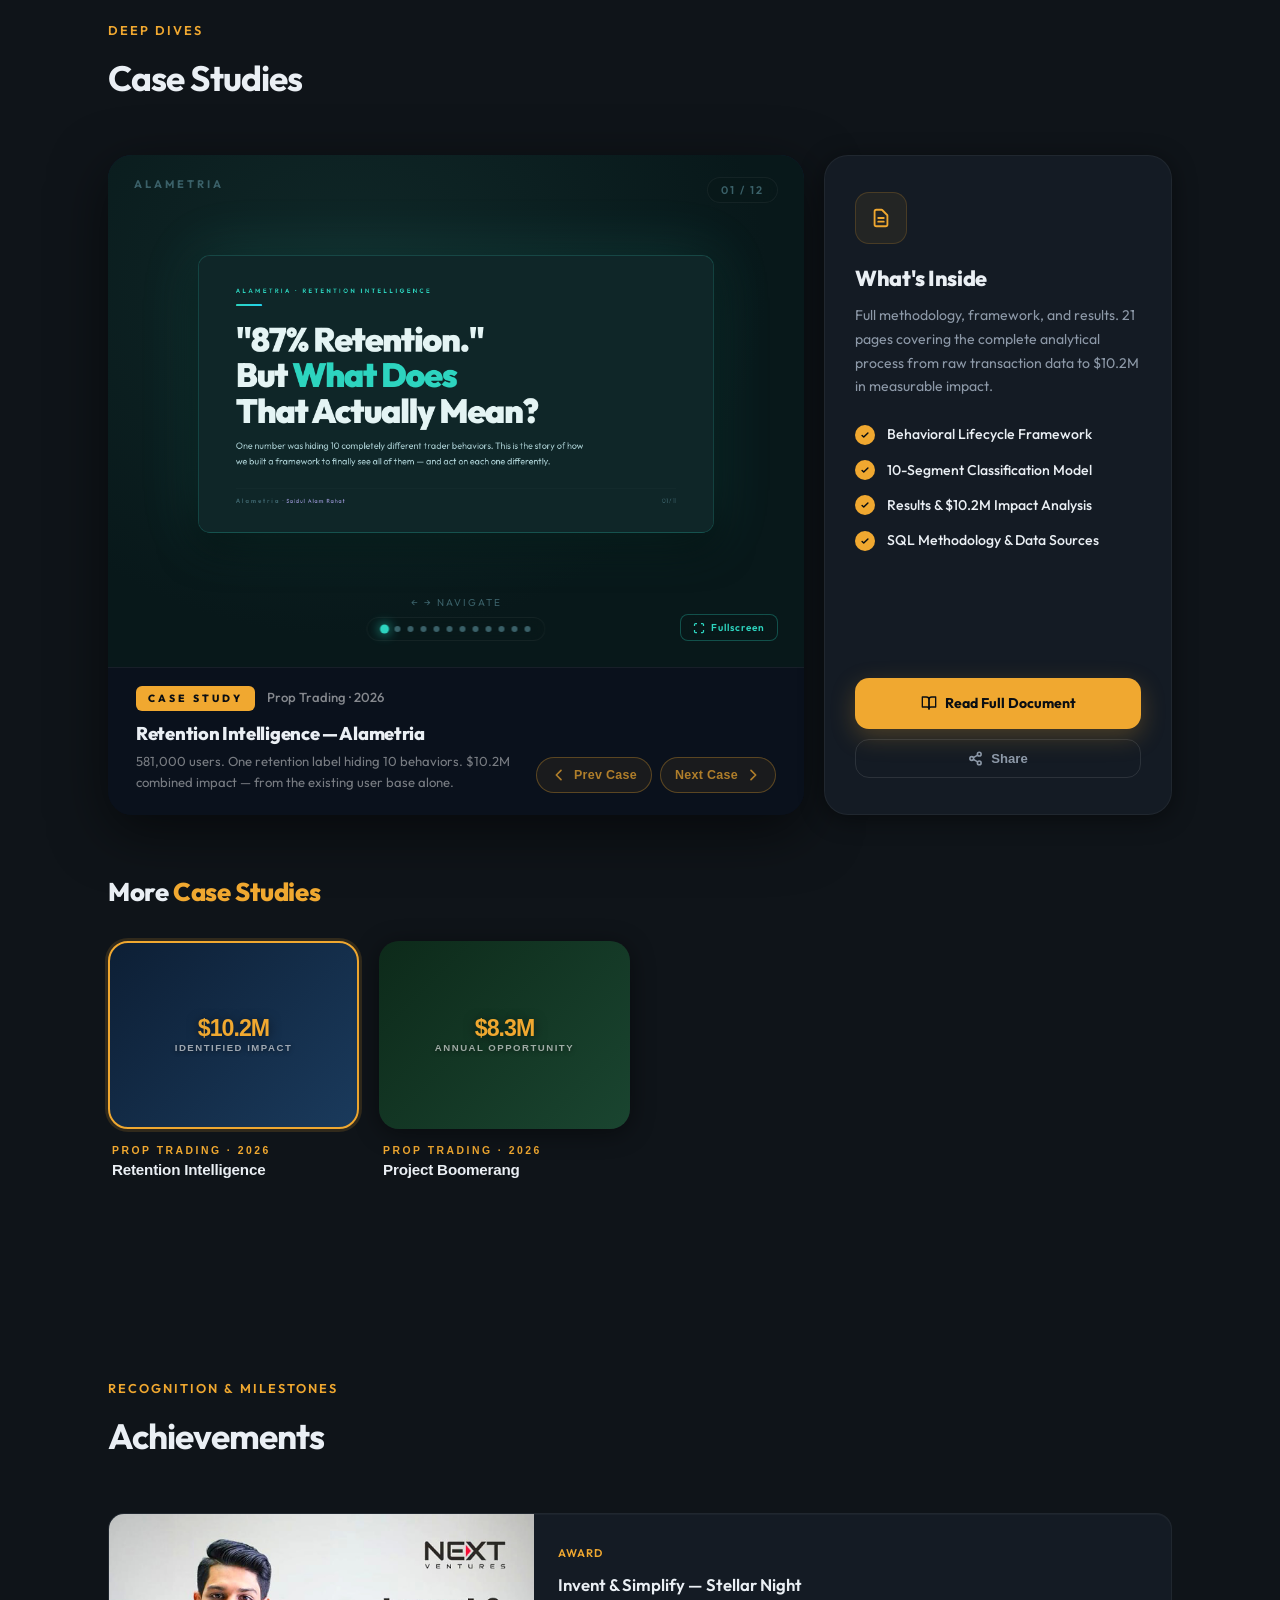
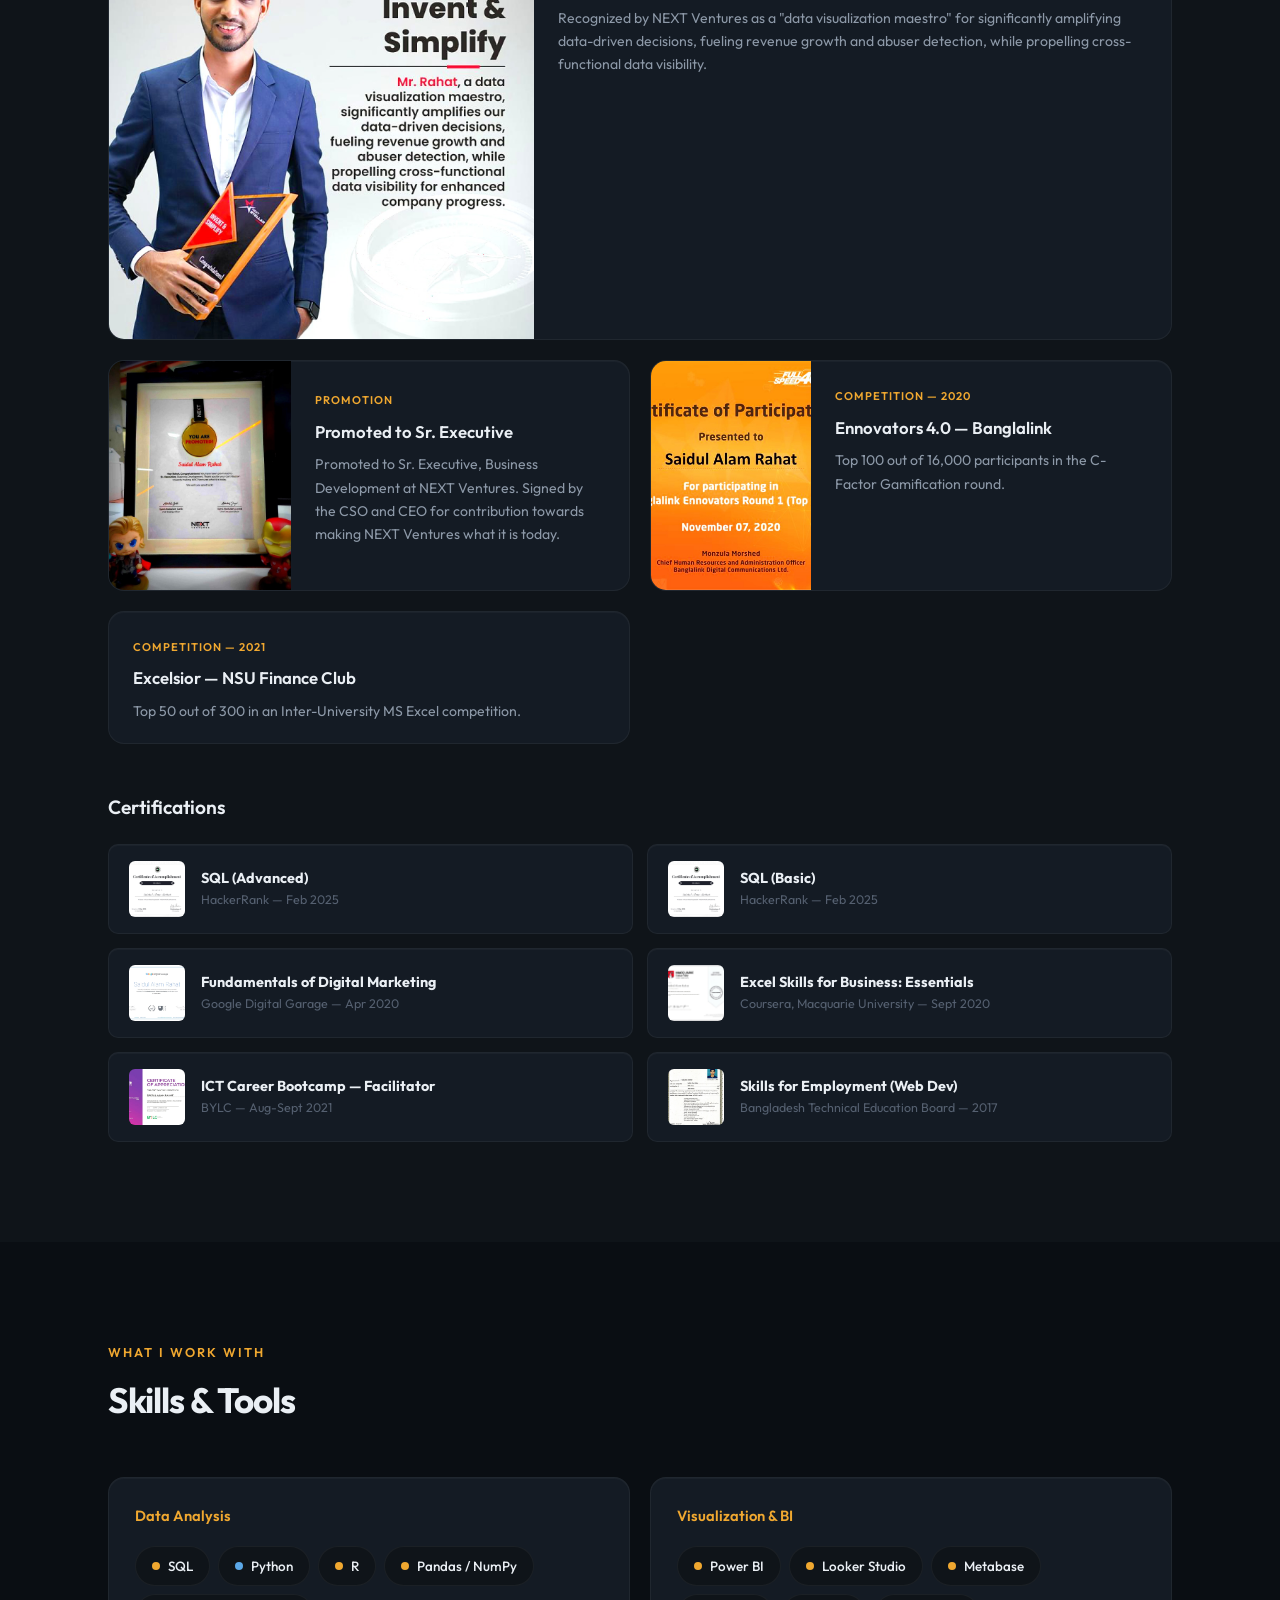
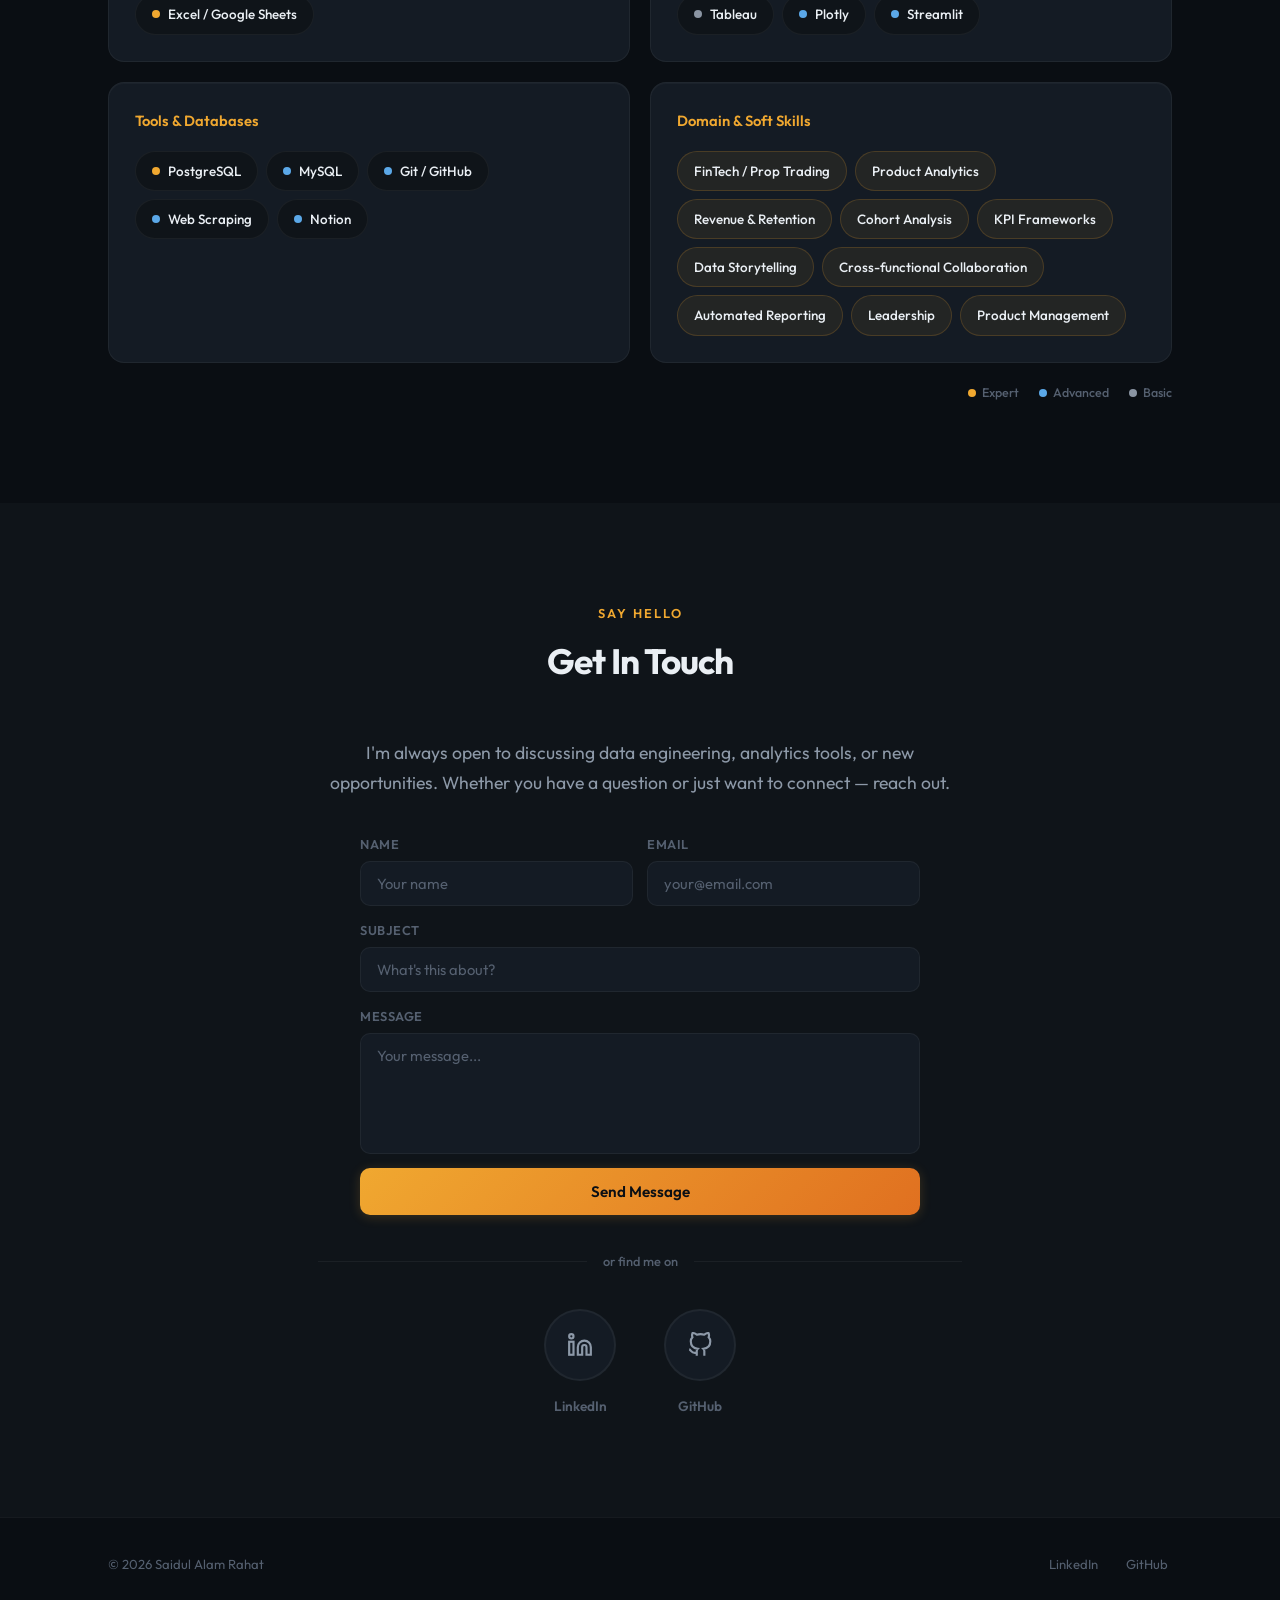
==== commit b6da4a72: "Update projects, fix mobile responsive, add agent system - Replace private repos (TrustPilot, Fun Pr" ====
--- a/index.html
+++ b/index.html
@@ -10,9 +10,9 @@
     gtag('config', 'G-8CERXVPZXC');
   </script>
   <meta charset="UTF-8">
-  <meta name="viewport" content="width=device-width, initial-scale=1.0">
+  <meta name="viewport" content="width=device-width, initial-scale=1.0, viewport-fit=cover">
   <title>Saidul Alam Rahat — Analytics Engineer | Portfolio</title>
-  <meta name="description" content="Saidul Alam Rahat — Analytics Engineer at FundedNext. 3+ years building data tools, automating analytics pipelines, and turning raw databases into self-service platforms. Based in Dhaka, Bangladesh.">
+  <meta name="description" content="Saidul Alam Rahat — Analytics Engineer at FundedNext. Building data tools, automating analytics pipelines, and turning databases into self-service platforms.">
   <meta name="keywords" content="Saidul Alam Rahat, Analytics Engineer, Data Engineering, Data Analyst, FundedNext, SQL, Python, Streamlit, PostgreSQL, Automation, Dhaka Bangladesh">
   <meta name="author" content="Saidul Alam Rahat">
   <meta name="google-site-verification" content="Gv1FAxl2eZcLn4Y1khg58qcaYjwtRwAIO63vewgL_DA" />
@@ -121,7 +121,7 @@
       </div>
     </div>
     <div class="hero-quote">
-      <p>"I may lose everything tomorrow, but what's the best thing I can do than trying!"</p>
+      <p>"I may lose everything tomorrow — but what better thing can I do than keep trying!"</p>
     </div>
   </section>
 
@@ -367,30 +367,16 @@
 
         <div class="project-card">
           <div class="pc-icon">
-            <svg width="24" height="24" viewBox="0 0 24 24" fill="none" stroke="currentColor" stroke-width="2"><path d="M14 2H6a2 2 0 0 0-2 2v16a2 2 0 0 0 2 2h12a2 2 0 0 0 2-2V8z"/><polyline points="14 2 14 8 20 8"/><line x1="16" y1="13" x2="8" y2="13"/><line x1="16" y1="17" x2="8" y2="17"/></svg>
-          </div>
-          <h3>TrustPilot Web Scraper</h3>
+            <svg width="24" height="24" viewBox="0 0 24 24" fill="none" stroke="currentColor" stroke-width="2"><polygon points="12 2 2 7 12 12 22 7 12 2"/><polyline points="2 17 12 22 22 17"/><polyline points="2 12 12 17 22 12"/></svg>
+          </div>
+          <h3>X Intelligence</h3>
           <p>
-            Python scraper for extracting structured review data from Trustpilot. Built for competitive analysis and learning web scraping fundamentals.
+            Automated Twitter/X monitoring system that tracks 216 competitor accounts with AI-powered sentiment analysis. Delivers real-time competitive intelligence alerts to Discord with structured storage in SQLite.
           </p>
           <div class="pc-tech">
-            <span>Python</span><span>BeautifulSoup</span><span>Web Scraping</span>
-          </div>
-          <a href="https://github.com/saidulalam01/TrustPilot-Webscrapping" target="_blank" class="pc-link">Source Code &rarr;</a>
-        </div>
-
-        <div class="project-card">
-          <div class="pc-icon">
-            <svg width="24" height="24" viewBox="0 0 24 24" fill="none" stroke="currentColor" stroke-width="2"><polygon points="12 2 2 7 12 12 22 7 12 2"/><polyline points="2 17 12 22 22 17"/><polyline points="2 12 12 17 22 12"/></svg>
-          </div>
-          <h3>Fun Projects</h3>
-          <p>
-            A collection of small web experiments and creative coding — built for fun and to explore front-end technologies.
-          </p>
-          <div class="pc-tech">
-            <span>HTML</span><span>JavaScript</span><span>CSS</span>
-          </div>
-          <a href="https://github.com/saidulalam01/fun_projects_1" target="_blank" class="pc-link">Source Code &rarr;</a>
+            <span>Python</span><span>Playwright</span><span>SQLite</span><span>Discord API</span><span>AI/NLP</span>
+          </div>
+          <a href="https://github.com/saidulalam01/x-intelligence" target="_blank" class="pc-link">Source Code &rarr;</a>
         </div>
       </div>
 
@@ -442,12 +428,12 @@
           <div class="cs-featured-bar">
             <div class="cs-featured-meta">
               <span class="cs-badge" id="csBadge">Case Study</span>
-              <span class="cs-badge-sub" id="csBadgeSub">Prop Trading · 2026</span>
+              <span class="cs-badge-sub" id="csBadgeSub">Prop Trading &middot; 2026</span>
             </div>
             <div class="cs-featured-bottom">
               <div>
-                <h3 class="cs-featured-title" id="csTitle">Retention Intelligence — Alametria</h3>
-                <p class="cs-featured-desc" id="csDesc">581,000 users. One retention label hiding 10 behaviors. $10.2M combined impact — from the existing user base alone.</p>
+                <h3 class="cs-featured-title" id="csTitle">Retention Intelligence &mdash; Alametria</h3>
+                <p class="cs-featured-desc" id="csDesc">581,000 users. One retention label hiding 10 behaviors. $10.2M combined impact &mdash; from the existing user base alone.</p>
               </div>
               <div class="cs-nav-arrows">
                 <button class="cs-arrow-btn" id="csPrev" aria-label="Previous case">
@@ -499,14 +485,14 @@
                 Share
               </button>
               <div class="cs-share-menu" id="csShareMenu">
-                <a class="cs-share-item" id="csShareLinkedIn" href="#" target="_blank">
+                <button class="cs-share-item" onclick="csOpenLinkedIn()">
                   <svg width="14" height="14" viewBox="0 0 24 24" fill="currentColor"><path d="M16 8a6 6 0 0 1 6 6v7h-4v-7a2 2 0 0 0-2-2 2 2 0 0 0-2 2v7h-4v-7a6 6 0 0 1 6-6z"/><rect x="2" y="9" width="4" height="12"/><circle cx="4" cy="4" r="2"/></svg>
                   Share on LinkedIn
-                </a>
-                <a class="cs-share-item" id="csShareWhatsApp" href="#" target="_blank">
+                </button>
+                <button class="cs-share-item" onclick="csOpenWhatsApp()">
                   <svg width="14" height="14" viewBox="0 0 24 24" fill="currentColor"><path d="M17.472 14.382c-.297-.149-1.758-.867-2.03-.967-.273-.099-.471-.148-.67.15-.197.297-.767.966-.94 1.164-.173.199-.347.223-.644.075-.297-.15-1.255-.463-2.39-1.475-.883-.788-1.48-1.761-1.653-2.059-.173-.297-.018-.458.13-.606.134-.133.298-.347.446-.52.149-.174.198-.298.298-.497.099-.198.05-.371-.025-.52-.075-.149-.669-1.612-.916-2.207-.242-.579-.487-.5-.669-.51-.173-.008-.371-.01-.57-.01-.198 0-.52.074-.792.372-.272.297-1.04 1.016-1.04 2.479 0 1.462 1.065 2.875 1.213 3.074.149.198 2.096 3.2 5.077 4.487.709.306 1.262.489 1.694.625.712.227 1.36.195 1.871.118.571-.085 1.758-.719 2.006-1.413.248-.694.248-1.289.173-1.413-.074-.124-.272-.198-.57-.347m-5.421 7.403h-.004a9.87 9.87 0 01-5.031-1.378l-.361-.214-3.741.982.998-3.648-.235-.374a9.86 9.86 0 01-1.51-5.26c.001-5.45 4.436-9.884 9.888-9.884 2.64 0 5.122 1.03 6.988 2.898a9.825 9.825 0 012.893 6.994c-.003 5.45-4.437 9.884-9.885 9.884m8.413-18.297A11.815 11.815 0 0012.05 0C5.495 0 .16 5.335.157 11.892c0 2.096.547 4.142 1.588 5.945L.057 24l6.305-1.654a11.882 11.882 0 005.683 1.448h.005c6.554 0 11.89-5.335 11.893-11.893a11.821 11.821 0 00-3.48-8.413z"/></svg>
                   Share on WhatsApp
-                </a>
+                </button>
                 <button class="cs-share-item" onclick="csCopyLink()">
                   <svg width="14" height="14" viewBox="0 0 24 24" fill="none" stroke="currentColor" stroke-width="2.5" stroke-linecap="round" stroke-linejoin="round"><path d="M10 13a5 5 0 0 0 7.54.54l3-3a5 5 0 0 0-7.07-7.07l-1.72 1.71"/><path d="M14 11a5 5 0 0 0-7.54-.54l-3 3a5 5 0 0 0 7.07 7.07l1.71-1.71"/></svg>
                   <span id="csCopyText">Copy Link</span>
@@ -525,7 +511,7 @@
   </section>
 
   <!-- Achievements -->
-  <section class="section" id="achievements">
+  <section class="section section-alt" id="achievements">
     <div class="container">
       <span class="section-label">Recognition & milestones</span>
       <h2 class="section-title">Achievements</h2>
@@ -627,7 +613,7 @@
   </section>
 
   <!-- Skills -->
-  <section class="section section-alt" id="skills">
+  <section class="section" id="skills">
     <div class="container">
       <span class="section-label">What I work with</span>
       <h2 class="section-title">Skills & Tools</h2>
@@ -691,7 +677,7 @@
   </section>
 
   <!-- Contact -->
-  <section class="section" id="contact">
+  <section class="section section-alt" id="contact">
     <div class="container contact-container">
       <span class="section-label">Say hello</span>
       <h2 class="section-title">Get In Touch</h2>
--- a/style.css
+++ b/style.css
@@ -72,7 +72,7 @@
    ============================================ */
 
 *, *::before, *::after { margin: 0; padding: 0; box-sizing: border-box; }
-html { scroll-behavior: smooth; scroll-padding-top: var(--nav-h); -webkit-overflow-scrolling: touch; }
+html { scroll-behavior: smooth; scroll-padding-top: var(--nav-h); -webkit-overflow-scrolling: touch; -webkit-text-size-adjust: 100%; text-size-adjust: 100%; }
 
 body {
   font-family: var(--font);
@@ -83,6 +83,9 @@
   transition: background 0.4s var(--ease), color 0.4s var(--ease);
   overflow-x: hidden;
   overflow-wrap: break-word;
+  padding-left: env(safe-area-inset-left);
+  padding-right: env(safe-area-inset-right);
+  padding-bottom: env(safe-area-inset-bottom);
 }
 
 a { color: var(--accent); text-decoration: none; transition: color 0.3s; }
@@ -97,7 +100,8 @@
 
 .nav {
   position: fixed; top: 0; left: 0; right: 0;
-  height: var(--nav-h);
+  height: calc(var(--nav-h) + env(safe-area-inset-top));
+  padding-top: env(safe-area-inset-top);
   background: var(--bg-nav);
   backdrop-filter: blur(28px) saturate(180%);
   -webkit-backdrop-filter: blur(28px) saturate(180%);
